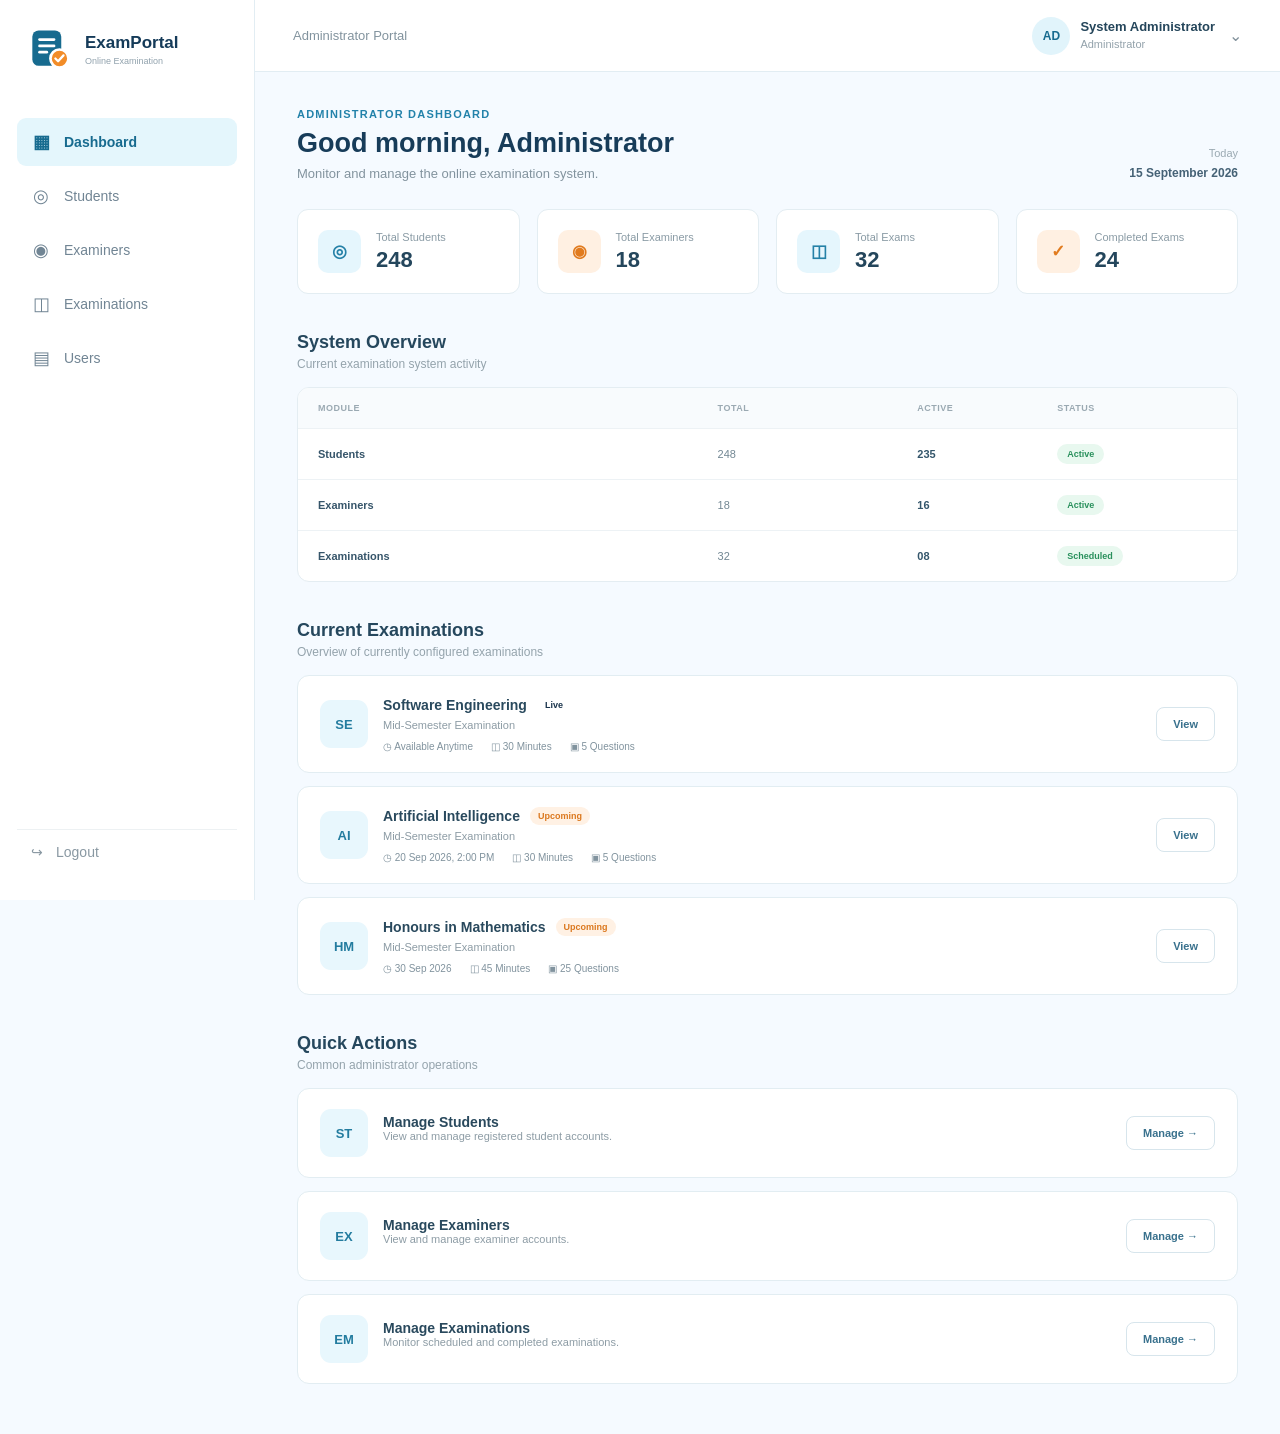
==== admin.html @ 11b2e235 "Add files via upload" ====
<!DOCTYPE html>
<html lang="en">
<head>
    <meta charset="UTF-8">
    <meta name="viewport" content="width=device-width, initial-scale=1.0">
    <title>Admin Dashboard | ExamPortal</title>
    <link rel="stylesheet" href="style.css">

    <style>
        .admin-section {
            display: none;
        }

        .admin-section.active {
            display: block;
        }

        .admin-toolbar {
            display: flex;
            justify-content: space-between;
            align-items: center;
            gap: 15px;
            margin-bottom: 20px;
            flex-wrap: wrap;
        }

        .admin-search {
            padding: 11px 14px;
            border: 1px solid #d8e1e6;
            border-radius: 7px;
            width: 260px;
            outline: none;
            font-size: 13px;
            background: white;
        }

        .admin-search:focus {
            border-color: #176b8f;
        }

        .primary-btn {
            border: none;
            background: #176b8f;
            color: white;
            padding: 11px 18px;
            border-radius: 7px;
            cursor: pointer;
            font-size: 13px;
            font-weight: 600;
        }

        .primary-btn:hover {
            background: #125a78;
        }

        .secondary-btn {
            border: 1px solid #d8e1e6;
            background: white;
            color: #36556a;
            padding: 9px 14px;
            border-radius: 7px;
            cursor: pointer;
            font-size: 12px;
            font-weight: 600;
        }

        .secondary-btn:hover {
            border-color: #176b8f;
            color: #176b8f;
        }

        .danger-btn {
            border: 1px solid #e2b8b8;
            background: white;
            color: #b53b3b;
            padding: 9px 14px;
            border-radius: 7px;
            cursor: pointer;
            font-size: 12px;
            font-weight: 600;
        }

        .danger-btn:hover {
            background: #fff5f5;
        }

        .success-btn {
            border: 1px solid #b8d9c3;
            background: white;
            color: #287344;
            padding: 9px 14px;
            border-radius: 7px;
            cursor: pointer;
            font-size: 12px;
            font-weight: 600;
        }

        .table-card {
            background: white;
            border: 1px solid #e7edf0;
            border-radius: 10px;
            overflow-x: auto;
        }

        .admin-table {
            width: 100%;
            border-collapse: collapse;
        }

        .admin-table th {
            text-align: left;
            padding: 14px 16px;
            font-size: 11px;
            color: #81909a;
            letter-spacing: .5px;
            border-bottom: 1px solid #edf1f3;
            white-space: nowrap;
        }

        .admin-table td {
            padding: 15px 16px;
            font-size: 13px;
            color: #36556a;
            border-bottom: 1px solid #edf1f3;
            white-space: nowrap;
        }

        .admin-table tr:last-child td {
            border-bottom: none;
        }

        .table-actions {
            display: flex;
            gap: 7px;
            flex-wrap: wrap;
        }

        .active-status {
            display: inline-block;
            padding: 5px 10px;
            border-radius: 20px;
            font-size: 11px;
            font-weight: 600;
            background: #e7f5ec;
            color: #287344;
        }

        .inactive-status {
            display: inline-block;
            padding: 5px 10px;
            border-radius: 20px;
            font-size: 11px;
            font-weight: 600;
            background: #f7e8e8;
            color: #b53b3b;
        }

        .scheduled-status {
            display: inline-block;
            padding: 5px 10px;
            border-radius: 20px;
            font-size: 11px;
            font-weight: 600;
            background: #fff1df;
            color: #c26d16;
        }

        .cancelled-status {
            display: inline-block;
            padding: 5px 10px;
            border-radius: 20px;
            font-size: 11px;
            font-weight: 600;
            background: #f7e8e8;
            color: #b53b3b;
        }

        .details-card,
        .admin-form-card {
            background: white;
            border: 1px solid #e7edf0;
            border-radius: 10px;
            padding: 22px;
            margin-bottom: 20px;
        }

        .details-grid {
            display: grid;
            grid-template-columns: repeat(2, 1fr);
            gap: 18px;
            margin-top: 20px;
        }

        .detail-item span {
            display: block;
            color: #94a3ac;
            font-size: 11px;
            margin-bottom: 6px;
        }

        .detail-item strong {
            color: #36556a;
            font-size: 14px;
        }

        .form-grid {
            display: grid;
            grid-template-columns: repeat(2, 1fr);
            gap: 16px;
            margin-top: 18px;
        }

        .form-group {
            display: flex;
            flex-direction: column;
            gap: 7px;
        }

        .form-group label {
            color: #64748b;
            font-size: 12px;
            font-weight: 600;
        }

        .form-group input,
        .form-group select {
            padding: 11px 13px;
            border: 1px solid #d8e1e6;
            border-radius: 7px;
            outline: none;
            font-size: 13px;
            color: #36556a;
            background: white;
        }

        .form-group input:focus,
        .form-group select:focus {
            border-color: #176b8f;
        }

        .form-buttons {
            display: flex;
            justify-content: flex-end;
            gap: 10px;
            margin-top: 20px;
        }

        .back-btn {
            border: none;
            background: none;
            color: #176b8f;
            cursor: pointer;
            font-size: 13px;
            font-weight: 600;
            padding: 0;
            margin-bottom: 18px;
        }

        .back-btn:hover {
            color: #125a78;
        }

        .manage-panel {
            display: none;
            margin-top: 20px;
        }

        .manage-panel.active {
            display: block;
        }

        .manage-header {
            display: flex;
            justify-content: space-between;
            align-items: center;
            gap: 15px;
            margin-bottom: 18px;
            flex-wrap: wrap;
        }

        .manage-header h3 {
            margin: 0;
            color: #36556a;
        }

        .manage-header p {
            margin: 5px 0 0;
            color: #94a3ac;
            font-size: 12px;
        }

        .empty-message {
            padding: 25px;
            text-align: center;
            color: #94a3ac;
        }

        @media (max-width: 700px) {
            .form-grid,
            .details-grid {
                grid-template-columns: 1fr;
            }

            .admin-search {
                width: 100%;
            }

            .admin-toolbar {
                align-items: stretch;
            }
        }
    </style>
</head>

<body>

<div class="dashboard">

    <aside class="sidebar">

        <div class="sidebar-brand">

            <div class="portal-logo">
                <svg viewBox="0 0 52 52" xmlns="http://www.w3.org/2000/svg">
                    <rect x="7" y="5" width="32" height="39" rx="7" fill="#176B8F"/>
                    <path d="M15 15H31" stroke="white" stroke-width="3" stroke-linecap="round"/>
                    <path d="M15 22H31" stroke="white" stroke-width="3" stroke-linecap="round"/>
                    <path d="M15 29H23" stroke="white" stroke-width="3" stroke-linecap="round"/>
                    <circle cx="37" cy="36" r="10" fill="#F28C28" stroke="white" stroke-width="3"/>
                    <path d="M32.5 36L35.5 39L41.5 32.5"
                          fill="none"
                          stroke="white"
                          stroke-width="2.5"
                          stroke-linecap="round"
                          stroke-linejoin="round"/>
                </svg>
            </div>

            <div>
                <h2>ExamPortal</h2>
                <span>Online Examination</span>
            </div>

        </div>

        <nav>

            <a href="#" class="nav-item active" onclick="showSection('dashboard', this)">
                <span>▦</span>
                Dashboard
            </a>

            <a href="#" class="nav-item" onclick="manageStudents(this)">
                <span>◎</span>
                Students
            </a>

            <a href="#" class="nav-item" onclick="manageExaminers(this)">
                <span>◉</span>
                Examiners
            </a>

            <a href="#" class="nav-item" onclick="manageExams(this)">
                <span>◫</span>
                Examinations
            </a>

            <a href="#" class="nav-item" onclick="manageUsers(this)">
                <span>▤</span>
                Users
            </a>

        </nav>

        <a href="index.html" class="logout">
            <span>↪</span>
            Logout
        </a>

    </aside>


    <main class="main-content">

        <header class="topbar">

            <div class="mobile-menu" onclick="toggleSidebar()">
                ☰
            </div>

            <div class="topbar-title">
                Administrator Portal
            </div>

            <div class="profile">

                <div class="profile-avatar">
                    AD
                </div>

                <div class="profile-info">
                    <strong>System Administrator</strong>
                    <span>Administrator</span>
                </div>

                <span class="profile-arrow">
                    ⌄
                </span>

            </div>

        </header>


        <section class="content">


            <!-- DASHBOARD -->

            <div id="dashboardSection" class="admin-section active">

                <div class="welcome">

                    <div>

                        <p class="welcome-label">
                            ADMINISTRATOR DASHBOARD
                        </p>

                        <h1 id="welcomeMessage">
                            Welcome, Administrator
                        </h1>

                        <p>
                            Monitor and manage the online examination system.
                        </p>

                    </div>

                    <div class="welcome-date">

                        <span>
                            Today
                        </span>

                        <strong>
                            15 September 2026
                        </strong>

                    </div>

                </div>


                <div class="stats-grid">

                    <div class="stat-card">
                        <div class="stat-icon blue">◎</div>
                        <div>
                            <span>Total Students</span>
                            <strong>248</strong>
                        </div>
                    </div>

                    <div class="stat-card">
                        <div class="stat-icon orange">◉</div>
                        <div>
                            <span>Total Examiners</span>
                            <strong>18</strong>
                        </div>
                    </div>

                    <div class="stat-card">
                        <div class="stat-icon blue">◫</div>
                        <div>
                            <span>Total Exams</span>
                            <strong>32</strong>
                        </div>
                    </div>

                    <div class="stat-card">
                        <div class="stat-icon orange">✓</div>
                        <div>
                            <span>Completed Exams</span>
                            <strong>24</strong>
                        </div>
                    </div>

                </div>


                <div class="section-header">

                    <div>
                        <h2>System Overview</h2>
                        <p>Current examination system activity</p>
                    </div>

                </div>


                <div class="results-card">

                    <div class="result-row result-head">
                        <span>MODULE</span>
                        <span>TOTAL</span>
                        <span>ACTIVE</span>
                        <span>STATUS</span>
                    </div>

                    <div class="result-row">
                        <span class="result-name">Students</span>
                        <span>248</span>
                        <strong>235</strong>
                        <span class="result-status passed">Active</span>
                    </div>

                    <div class="result-row">
                        <span class="result-name">Examiners</span>
                        <span>18</span>
                        <strong>16</strong>
                        <span class="result-status passed">Active</span>
                    </div>

                    <div class="result-row">
                        <span class="result-name">Examinations</span>
                        <span>32</span>
                        <strong>08</strong>
                        <span class="result-status passed">Scheduled</span>
                    </div>

                </div>


                <div class="section-header results-heading">

                    <div>
                        <h2>Current Examinations</h2>
                        <p>Overview of currently configured examinations</p>
                    </div>

                </div>


                <div class="exam-list">


                    <!-- SOFTWARE ENGINEERING -->

                    <div class="exam-card-dashboard">

                        <div class="exam-main">

                            <div class="exam-icon">
                                SE
                            </div>

                            <div class="exam-info">

                                <div class="exam-title-row">

                                    <h3>
                                        Software Engineering
                                    </h3>

                                    <span class="status available">
                                        Live
                                    </span>

                                </div>

                                <p>
                                    Mid-Semester Examination
                                </p>

                                <div class="exam-meta">

                                    <span>
                                        ◷ Available Anytime
                                    </span>

                                    <span>
                                        ◫ 30 Minutes
                                    </span>

                                    <span>
                                        ▣ 5 Questions
                                    </span>

                                </div>

                            </div>

                        </div>

                        <button class="outline-btn"
                                onclick="viewSoftwareExam()">
                            View
                        </button>

                    </div>


                    <!-- ARTIFICIAL INTELLIGENCE -->

                    <div class="exam-card-dashboard">

                        <div class="exam-main">

                            <div class="exam-icon">
                                AI
                            </div>

                            <div class="exam-info">

                                <div class="exam-title-row">

                                    <h3>
                                        Artificial Intelligence
                                    </h3>

                                    <span class="status upcoming">
                                        Upcoming
                                    </span>

                                </div>

                                <p>
                                    Mid-Semester Examination
                                </p>

                                <div class="exam-meta">

                                    <span>
                                        ◷ 20 Sep 2026, 2:00 PM
                                    </span>

                                    <span>
                                        ◫ 30 Minutes
                                    </span>

                                    <span>
                                        ▣ 5 Questions
                                    </span>

                                </div>

                            </div>

                        </div>

                        <button class="outline-btn"
                                onclick="viewAIExam()">
                            View
                        </button>

                    </div>


                    <!-- MATHEMATICS -->

                    <div class="exam-card-dashboard">

                        <div class="exam-main">

                            <div class="exam-icon">
                                HM
                            </div>

                            <div class="exam-info">

                                <div class="exam-title-row">

                                    <h3>
                                        Honours in Mathematics
                                    </h3>

                                    <span class="status upcoming">
                                        Upcoming
                                    </span>

                                </div>

                                <p>
                                    Mid-Semester Examination
                                </p>

                                <div class="exam-meta">

                                    <span>
                                        ◷ 30 Sep 2026
                                    </span>

                                    <span>
                                        ◫ 45 Minutes
                                    </span>

                                    <span>
                                        ▣ 25 Questions
                                    </span>

                                </div>

                            </div>

                        </div>

                        <button class="outline-btn"
                                onclick="viewMathExam()">
                            View
                        </button>

                    </div>

                </div>


                <div class="section-header results-heading">

                    <div>
                        <h2>Quick Actions</h2>
                        <p>Common administrator operations</p>
                    </div>

                </div>


                <div class="exam-list">


                    <div class="exam-card-dashboard">

                        <div class="exam-main">

                            <div class="exam-icon">
                                ST
                            </div>

                            <div class="exam-info">

                                <h3>
                                    Manage Students
                                </h3>

                                <p>
                                    View and manage registered student accounts.
                                </p>

                            </div>

                        </div>

                        <button class="outline-btn"
                                onclick="manageStudents()">
                            Manage →
                        </button>

                    </div>


                    <div class="exam-card-dashboard">

                        <div class="exam-main">

                            <div class="exam-icon">
                                EX
                            </div>

                            <div class="exam-info">

                                <h3>
                                    Manage Examiners
                                </h3>

                                <p>
                                    View and manage examiner accounts.
                                </p>

                            </div>

                        </div>

                        <button class="outline-btn"
                                onclick="manageExaminers()">
                            Manage →
                        </button>

                    </div>


                    <div class="exam-card-dashboard">

                        <div class="exam-main">

                            <div class="exam-icon">
                                EM
                            </div>

                            <div class="exam-info">

                                <h3>
                                    Manage Examinations
                                </h3>

                                <p>
                                    Monitor scheduled and completed examinations.
                                </p>

                            </div>

                        </div>

                        <button class="outline-btn"
                                onclick="manageExams()">
                            Manage →
                        </button>

                    </div>

                </div>

            </div>


            <!-- STUDENTS -->

            <div id="studentsSection" class="admin-section">

                <button class="back-btn"
                        onclick="showSection('dashboard')">
                    ← Back to Dashboard
                </button>

                <div class="section-header">

                    <div>
                        <h2>Student Management</h2>
                        <p>View and manage registered student accounts</p>
                    </div>

                </div>


                <div class="admin-toolbar">

                    <input
                        type="text"
                        class="admin-search"
                        placeholder="Search students..."
                        onkeyup="searchTable('studentTable', this.value)">

                    <button class="primary-btn"
                            onclick="addStudent()">
                        + Add Student
                    </button>

                </div>


                <div class="table-card">

                    <table class="admin-table" id="studentTable">

                        <thead>

                            <tr>
                                <th>STUDENT</th>
                                <th>STUDENT ID</th>
                                <th>DEPARTMENT</th>
                                <th>YEAR</th>
                                <th>STATUS</th>
                                <th>ACTION</th>
                            </tr>

                        </thead>

                        <tbody>

                            <tr>

                                <td>Cynthia Ferrao</td>
                                <td>XIE2026CS01</td>
                                <td>Computer Engineering</td>
                                <td>3rd Year</td>

                                <td>
                                    <span class="active-status">
                                        Active
                                    </span>
                                </td>

                                <td>

                                    <div class="table-actions">

                                        <button class="secondary-btn"
                                                onclick="viewStudent(this)">
                                            View
                                        </button>

                                        <button class="secondary-btn"
                                                onclick="manageStudent(this)">
                                            Manage
                                        </button>

                                    </div>

                                </td>

                            </tr>


                            <tr>

                                <td>Rahul Mehta</td>
                                <td>XIE2026CS02</td>
                                <td>Computer Engineering</td>
                                <td>3rd Year</td>

                                <td>
                                    <span class="active-status">
                                        Active
                                    </span>
                                </td>

                                <td>

                                    <div class="table-actions">

                                        <button class="secondary-btn"
                                                onclick="viewStudent(this)">
                                            View
                                        </button>

                                        <button class="secondary-btn"
                                                onclick="manageStudent(this)">
                                            Manage
                                        </button>

                                    </div>

                                </td>

                            </tr>


                            <tr>

                                <td>Ananya Shah</td>
                                <td>XIE2026CS03</td>
                                <td>Computer Engineering</td>
                                <td>3rd Year</td>

                                <td>
                                    <span class="active-status">
                                        Active
                                    </span>
                                </td>

                                <td>

                                    <div class="table-actions">

                                        <button class="secondary-btn"
                                                onclick="viewStudent(this)">
                                            View
                                        </button>

                                        <button class="secondary-btn"
                                                onclick="manageStudent(this)">
                                            Manage
                                        </button>

                                    </div>

                                </td>

                            </tr>

                        </tbody>

                    </table>

                </div>

            </div>


            <!-- EXAMINERS -->

            <div id="examinersSection" class="admin-section">

                <button class="back-btn"
                        onclick="showSection('dashboard')">
                    ← Back to Dashboard
                </button>

                <div class="section-header">

                    <div>
                        <h2>Examiner Management</h2>
                        <p>View and manage examiner accounts</p>
                    </div>

                </div>


                <div class="admin-toolbar">

                    <input
                        type="text"
                        class="admin-search"
                        placeholder="Search examiners..."
                        onkeyup="searchTable('examinerTable', this.value)">

                    <button class="primary-btn"
                            onclick="addExaminer()">
                        + Add Examiner
                    </button>

                </div>


                <div class="table-card">

                    <table class="admin-table" id="examinerTable">

                        <thead>

                            <tr>
                                <th>EXAMINER</th>
                                <th>EMPLOYEE ID</th>
                                <th>DEPARTMENT</th>
                                <th>EXAMS</th>
                                <th>STATUS</th>
                                <th>ACTION</th>
                            </tr>

                        </thead>

                        <tbody>

                            <tr>

                                <td>Dr. Priya Sharma</td>
                                <td>EX001</td>
                                <td>Computer Engineering</td>
                                <td>08</td>

                                <td>
                                    <span class="active-status">
                                        Active
                                    </span>
                                </td>

                                <td>

                                    <div class="table-actions">

                                        <button class="secondary-btn"
                                                onclick="viewExaminer(this)">
                                            View
                                        </button>

                                        <button class="secondary-btn"
                                                onclick="manageExaminer(this)">
                                            Manage
                                        </button>

                                    </div>

                                </td>

                            </tr>


                            <tr>

                                <td>Prof. Rajesh Joshi</td>
                                <td>EX002</td>
                                <td>Information Technology</td>
                                <td>06</td>

                                <td>
                                    <span class="active-status">
                                        Active
                                    </span>
                                </td>

                                <td>

                                    <div class="table-actions">

                                        <button class="secondary-btn"
                                                onclick="viewExaminer(this)">
                                            View
                                        </button>

                                        <button class="secondary-btn"
                                                onclick="manageExaminer(this)">
                                            Manage
                                        </button>

                                    </div>

                                </td>

                            </tr>


                            <tr>

                                <td>Prof. Vaidehi Joshi</td>
                                <td>EX003</td>
                                <td>Mathematics</td>
                                <td>04</td>

                                <td>
                                    <span class="active-status">
                                        Active
                                    </span>
                                </td>

                                <td>

                                    <div class="table-actions">

                                        <button class="secondary-btn"
                                                onclick="viewExaminer(this)">
                                            View
                                        </button>

                                        <button class="secondary-btn"
                                                onclick="manageExaminer(this)">
                                            Manage
                                        </button>

                                    </div>

                                </td>

                            </tr>

                        </tbody>

                    </table>

                </div>

            </div>


            <!-- EXAMINATIONS -->

            <div id="examsSection" class="admin-section">

                <button class="back-btn"
                        onclick="showSection('dashboard')">
                    ← Back to Dashboard
                </button>

                <div class="section-header">

                    <div>
                        <h2>Examination Management</h2>
                        <p>Manage scheduled and configured examinations</p>
                    </div>

                    <button class="primary-btn"
                            onclick="showScheduleForm()">
                        + Schedule Exam
                    </button>

                </div>


                <!-- SCHEDULE FORM -->

                <div id="scheduleForm"
                     class="admin-form-card"
                     style="display:none;">

                    <h3>Schedule New Examination</h3>

                    <div class="form-grid">

                        <div class="form-group">

                            <label>
                                Exam Name
                            </label>

                            <input
                                type="text"
                                id="newExamName"
                                placeholder="Enter examination name">

                        </div>


                        <div class="form-group">

                            <label>
                                Exam Type
                            </label>

                            <select id="newExamType">

                                <option>
                                    Mid-Semester Examination
                                </option>

                                <option>
                                    End-Semester Examination
                                </option>

                                <option>
                                    Internal Assessment
                                </option>

                                <option>
                                    Practice Examination
                                </option>

                            </select>

                        </div>


                        <div class="form-group">

                            <label>
                                Date
                            </label>

                            <input
                                type="date"
                                id="newExamDate">

                        </div>


                        <div class="form-group">

                            <label>
                                Time
                            </label>

                            <input
                                type="time"
                                id="newExamTime">

                        </div>


                        <div class="form-group">

                            <label>
                                Duration (Minutes)
                            </label>

                            <input
                                type="number"
                                id="newExamDuration"
                                value="30"
                                min="1">

                        </div>


                        <div class="form-group">

                            <label>
                                Number of Questions
                            </label>

                            <input
                                type="number"
                                id="newExamQuestions"
                                value="5"
                                min="1">

                        </div>

                    </div>


                    <div class="form-buttons">

                        <button class="secondary-btn"
                                onclick="hideScheduleForm()">
                            Cancel
                        </button>

                        <button class="primary-btn"
                                onclick="scheduleExam()">
                            Schedule Exam
                        </button>

                    </div>

                </div>


                <div class="table-card">

                    <table class="admin-table">

                        <thead>

                            <tr>
                                <th>EXAMINATION</th>
                                <th>DATE</th>
                                <th>TIME</th>
                                <th>DURATION</th>
                                <th>QUESTIONS</th>
                                <th>STATUS</th>
                                <th>ACTION</th>
                            </tr>

                        </thead>


                        <tbody id="examTableBody">

                            <tr>

                                <td>Software Engineering</td>
                                <td>Anytime</td>
                                <td>—</td>
                                <td>30 min</td>
                                <td>5</td>

                                <td>
                                    <span class="active-status">
                                        Live
                                    </span>
                                </td>

                                <td>

                                    <div class="table-actions">

                                        <button class="secondary-btn"
                                                onclick="viewSoftwareExam()">
                                            View
                                        </button>

                                        <button class="secondary-btn"
                                                onclick="manageExam(this)">
                                            Manage
                                        </button>

                                    </div>

                                </td>

                            </tr>


                            <tr>

                                <td>Artificial Intelligence</td>
                                <td>20 Sep 2026</td>
                                <td>2:00 PM</td>
                                <td>30 min</td>
                                <td>5</td>

                                <td>
                                    <span class="scheduled-status">
                                        Scheduled
                                    </span>
                                </td>

                                <td>

                                    <div class="table-actions">

                                        <button class="secondary-btn"
                                                onclick="viewAIExam()">
                                            View
                                        </button>

                                        <button class="secondary-btn"
                                                onclick="manageExam(this)">
                                            Manage
                                        </button>

                                    </div>

                                </td>

                            </tr>


                            <tr>

                                <td>Honours in Mathematics</td>
                                <td>30 Sep 2026</td>
                                <td>—</td>
                                <td>45 min</td>
                                <td>25</td>

                                <td>
                                    <span class="scheduled-status">
                                        Scheduled
                                    </span>
                                </td>

                                <td>

                                    <div class="table-actions">

                                        <button class="secondary-btn"
                                                onclick="viewMathExam()">
                                            View
                                        </button>

                                        <button class="secondary-btn"
                                                onclick="manageExam(this)">
                                            Manage
                                        </button>

                                    </div>

                                </td>

                            </tr>

                        </tbody>

                    </table>

                </div>

            </div>


            <!-- USERS -->

            <div id="usersSection" class="admin-section">

                <button class="back-btn"
                        onclick="showSection('dashboard')">
                    ← Back to Dashboard
                </button>

                <div class="section-header">

                    <div>
                        <h2>User Management</h2>
                        <p>Manage all registered system users</p>
                    </div>

                </div>


                <div class="admin-toolbar">

                    <input
                        type="text"
                        id="userSearch"
                        class="admin-search"
                        placeholder="Search users..."
                        onkeyup="searchTable('userTable', this.value)">

                    <select class="admin-search"
                            onchange="filterUsers(this.value)">

                        <option value="all">
                            All Users
                        </option>

                        <option value="student">
                            Students
                        </option>

                        <option value="examiner">
                            Examiners
                        </option>

                        <option value="administrator">
                            Administrators
                        </option>

                    </select>

                </div>


                <div class="table-card">

                    <table class="admin-table"
                           id="userTable">

                        <thead>

                            <tr>
                                <th>USER</th>
                                <th>ROLE</th>
                                <th>USER ID</th>
                                <th>STATUS</th>
                                <th>ACTION</th>
                            </tr>

                        </thead>


                        <tbody>

                            <tr data-role="student">

                                <td>Cynthia Ferrao</td>
                                <td>Student</td>
                                <td>XIE2026CS01</td>

                                <td>
                                    <span class="active-status">
                                        Active
                                    </span>
                                </td>

                                <td>

                                    <div class="table-actions">

                                        <button class="secondary-btn"
                                                onclick="viewUser(this)">
                                            View
                                        </button>

                                        <button class="secondary-btn"
                                                onclick="manageUser(this)">
                                            Manage
                                        </button>

                                    </div>

                                </td>

                            </tr>


                            <tr data-role="examiner">

                                <td>Dr. Priya Sharma</td>
                                <td>Examiner</td>
                                <td>EX001</td>

                                <td>
                                    <span class="active-status">
                                        Active
                                    </span>
                                </td>

                                <td>

                                    <div class="table-actions">

                                        <button class="secondary-btn"
                                                onclick="viewUser(this)">
                                            View
                                        </button>

                                        <button class="secondary-btn"
                                                onclick="manageUser(this)">
                                            Manage
                                        </button>

                                    </div>

                                </td>

                            </tr>


                            <tr data-role="administrator">

                                <td>System Administrator</td>
                                <td>Administrator</td>
                                <td>ADMIN001</td>

                                <td>
                                    <span class="active-status">
                                        Active
                                    </span>
                                </td>

                                <td>

                                    <div class="table-actions">

                                        <button class="secondary-btn"
                                                onclick="viewUser(this)">
                                            View
                                        </button>

                                        <button class="secondary-btn"
                                                onclick="manageUser(this)">
                                            Manage
                                        </button>

                                    </div>

                                </td>

                            </tr>

                        </tbody>

                    </table>

                </div>

            </div>


            <!-- DETAILS -->

            <div id="detailsSection"
                 class="admin-section">

                <button class="back-btn"
                        onclick="goBackFromDetails()">
                    ← Back
                </button>

                <div class="details-card">

                    <div class="section-header">

                        <div>
                            <h2 id="detailTitle">
                                Details
                            </h2>

                            <p id="detailSubtitle">
                                View information
                            </p>
                        </div>

                    </div>


                    <div class="details-grid">

                        <div class="detail-item">
                            <span>NAME / SUBJECT</span>
                            <strong id="detailName">—</strong>
                        </div>

                        <div class="detail-item">
                            <span>TYPE / ROLE</span>
                            <strong id="detailType">—</strong>
                        </div>

                        <div class="detail-item">
                            <span>ID</span>
                            <strong id="detailId">—</strong>
                        </div>

                        <div class="detail-item">
                            <span>DEPARTMENT</span>
                            <strong id="detailDepartment">—</strong>
                        </div>

                        <div class="detail-item">
                            <span>DATE</span>
                            <strong id="detailDate">—</strong>
                        </div>

                        <div class="detail-item">
                            <span>TIME</span>
                            <strong id="detailTime">—</strong>
                        </div>

                        <div class="detail-item">
                            <span>DURATION</span>
                            <strong id="detailDuration">—</strong>
                        </div>

                        <div class="detail-item">
                            <span>QUESTIONS / EXAMS</span>
                            <strong id="detailQuestions">—</strong>
                        </div>

                        <div class="detail-item">
                            <span>STATUS</span>
                            <strong id="detailStatus">—</strong>
                        </div>

                    </div>

                </div>

            </div>


            <!-- MANAGE STUDENT -->

            <div id="manageStudentSection"
                 class="admin-section">

                <button class="back-btn"
                        onclick="showSection('students')">
                    ← Back to Students
                </button>

                <div class="details-card">

                    <div class="manage-header">

                        <div>
                            <h3>Manage Student Account</h3>
                            <p>Edit account details and manage student access.</p>
                        </div>

                    </div>


                    <div class="form-grid">

                        <div class="form-group">

                            <label>Full Name</label>

                            <input type="text"
                                   id="manageStudentName">

                        </div>


                        <div class="form-group">

                            <label>Student ID</label>

                            <input type="text"
                                   id="manageStudentId">

                        </div>


                        <div class="form-group">

                            <label>Department</label>

                            <input type="text"
                                   id="manageStudentDepartment">

                        </div>


                        <div class="form-group">

                            <label>Year</label>

                            <select id="manageStudentYear">

                                <option>1st Year</option>
                                <option>2nd Year</option>
                                <option>3rd Year</option>
                                <option>4th Year</option>

                            </select>

                        </div>

                    </div>


                    <div class="form-buttons">

                        <button class="secondary-btn"
                                onclick="showSection('students')">
                            Cancel
                        </button>

                        <button class="danger-btn"
                                id="studentStatusButton"
                                onclick="changeManagedStatus('student')">
                            Deactivate Account
                        </button>

                        <button class="primary-btn"
                                onclick="saveStudentChanges()">
                            Save Changes
                        </button>

                    </div>

                </div>

            </div>


            <!-- MANAGE EXAMINER -->

            <div id="manageExaminerSection"
                 class="admin-section">

                <button class="back-btn"
                        onclick="showSection('examiners')">
                    ← Back to Examiners
                </button>

                <div class="details-card">

                    <div class="manage-header">

                        <div>
                            <h3>Manage Examiner Account</h3>
                            <p>Edit examiner details and manage examiner access.</p>
                        </div>

                    </div>


                    <div class="form-grid">

                        <div class="form-group">

                            <label>Full Name</label>

                            <input type="text"
                                   id="manageExaminerName">

                        </div>


                        <div class="form-group">

                            <label>Employee ID</label>

                            <input type="text"
                                   id="manageExaminerId">

                        </div>


                        <div class="form-group">

                            <label>Department</label>

                            <input type="text"
                                   id="manageExaminerDepartment">

                        </div>


                        <div class="form-group">

                            <label>Assigned Exams</label>

                            <input type="number"
                                   id="manageExaminerExams"
                                   min="0">

                        </div>

                    </div>


                    <div class="form-buttons">

                        <button class="secondary-btn"
                                onclick="showSection('examiners')">
                            Cancel
                        </button>

                        <button class="danger-btn"
                                id="examinerStatusButton"
                                onclick="changeManagedStatus('examiner')">
                            Deactivate Account
                        </button>

                        <button class="primary-btn"
                                onclick="saveExaminerChanges()">
                            Save Changes
                        </button>

                    </div>

                </div>

            </div>


            <!-- MANAGE EXAM -->

            <div id="manageExamSection"
                 class="admin-section">

                <button class="back-btn"
                        onclick="showSection('exams')">
                    ← Back to Examinations
                </button>

                <div class="details-card">

                    <div class="manage-header">

                        <div>
                            <h3>Manage Examination</h3>
                            <p>Edit, postpone or cancel this examination.</p>
                        </div>

                    </div>


                    <div class="form-grid">

                        <div class="form-group">

                            <label>Exam Name</label>

                            <input type="text"
                                   id="manageExamName">

                        </div>


                        <div class="form-group">

                            <label>Exam Type</label>

                            <select id="manageExamType">

                                <option>
                                    Mid-Semester Examination
                                </option>

                                <option>
                                    End-Semester Examination
                                </option>

                                <option>
                                    Internal Assessment
                                </option>

                                <option>
                                    Practice Examination
                                </option>

                            </select>

                        </div>


                        <div class="form-group">

                            <label>Date</label>

                            <input type="date"
                                   id="manageExamDate">

                        </div>


                        <div class="form-group">

                            <label>Time</label>

                            <input type="time"
                                   id="manageExamTime">

                        </div>


                        <div class="form-group">

                            <label>Duration</label>

                            <input type="number"
                                   id="manageExamDuration"
                                   min="1">

                        </div>


                        <div class="form-group">

                            <label>Questions</label>

                            <input type="number"
                                   id="manageExamQuestions"
                                   min="1">

                        </div>

                    </div>


                    <div class="form-buttons">

                        <button class="secondary-btn"
                                onclick="showSection('exams')">
                            Cancel
                        </button>

                        <button class="danger-btn"
                                onclick="cancelManagedExam()">
                            Cancel Examination
                        </button>

                        <button class="primary-btn"
                                onclick="saveExamChanges()">
                            Save Changes
                        </button>

                    </div>

                </div>

            </div>


            <!-- MANAGE USER -->

            <div id="manageUserSection"
                 class="admin-section">

                <button class="back-btn"
                        onclick="showSection('users')">
                    ← Back to Users
                </button>

                <div class="details-card">

                    <div class="manage-header">

                        <div>
                            <h3>Manage User Account</h3>
                            <p>Update user role and account status.</p>
                        </div>

                    </div>


                    <div class="form-grid">

                        <div class="form-group">

                            <label>User Name</label>

                            <input type="text"
                                   id="manageUserName">

                        </div>


                        <div class="form-group">

                            <label>User ID</label>

                            <input type="text"
                                   id="manageUserId">

                        </div>


                        <div class="form-group">

                            <label>Role</label>

                            <select id="manageUserRole">

                                <option>Student</option>
                                <option>Examiner</option>
                                <option>Administrator</option>

                            </select>

                        </div>


                        <div class="form-group">

                            <label>Status</label>

                            <select id="manageUserStatus">

                                <option>Active</option>
                                <option>Inactive</option>

                            </select>

                        </div>

                    </div>


                    <div class="form-buttons">

                        <button class="secondary-btn"
                                onclick="showSection('users')">
                            Cancel
                        </button>

                        <button class="primary-btn"
                                onclick="saveUserChanges()">
                            Save Changes
                        </button>

                    </div>

                </div>

            </div>

        </section>

    </main>

</div>


<script>


/* =========================
   SECTION NAVIGATION
========================= */

let previousSection = "dashboard";


function showSection(section, clickedItem) {

    const sections =
        document.querySelectorAll(".admin-section");

    sections.forEach(function(item) {
        item.classList.remove("active");
    });


    const target =
        document.getElementById(section + "Section");

    if (target) {
        target.classList.add("active");
    }


    if (clickedItem) {

        const navItems =
            document.querySelectorAll(".nav-item");

        navItems.forEach(function(item) {
            item.classList.remove("active");
        });

        clickedItem.classList.add("active");
    }


    window.scrollTo({
        top: 0,
        behavior: "smooth"
    });

}


function setPreviousSection(section) {
    previousSection = section;
}


function goBackFromDetails() {
    showSection(previousSection);
}


/* =========================
   MAIN MANAGEMENT TABS
========================= */

function manageStudents(clickedItem) {

    setPreviousSection("students");

    showSection("students", clickedItem);

}


function manageExaminers(clickedItem) {

    setPreviousSection("examiners");

    showSection("examiners", clickedItem);

}


function manageExams(clickedItem) {

    setPreviousSection("exams");

    showSection("exams", clickedItem);

}


function manageUsers(clickedItem) {

    setPreviousSection("users");

    showSection("users", clickedItem);

}


/* =========================
   SEARCH
========================= */

function searchTable(tableId, value) {

    const table =
        document.getElementById(tableId);

    if (!table) return;


    const rows =
        table.querySelectorAll("tbody tr");

    const search =
        value.toLowerCase();


    rows.forEach(function(row) {

        const text =
            row.textContent.toLowerCase();

        row.style.display =
            text.includes(search) ? "" : "none";

    });

}


/* =========================
   USER STATUS
========================= */

function toggleStatusInRow(button) {

    const row =
        button.closest("tr");

    const status =
        row.querySelector(
            ".active-status, .inactive-status"
        );


    if (status.classList.contains("active-status")) {

        status.className =
            "inactive-status";

        status.textContent =
            "Inactive";

        button.className =
            "success-btn";

        button.textContent =
            "Activate";

    } else {

        status.className =
            "active-status";

        status.textContent =
            "Active";

        button.className =
            "danger-btn";

        button.textContent =
            "Deactivate";

    }

}


/* =========================
   STUDENT FUNCTIONS
========================= */

let currentStudentRow = null;


function viewStudent(button) {

    const row =
        button.closest("tr");

    const cells =
        row.querySelectorAll("td");

    previousSection = "students";


    document.getElementById("detailTitle").textContent =
        "Student Details";

    document.getElementById("detailSubtitle").textContent =
        "Registered student account information";

    document.getElementById("detailName").textContent =
        cells[0].textContent.trim();

    document.getElementById("detailType").textContent =
        "Student";

    document.getElementById("detailId").textContent =
        cells[1].textContent.trim();

    document.getElementById("detailDepartment").textContent =
        cells[2].textContent.trim();

    document.getElementById("detailDate").textContent =
        cells[3].textContent.trim();

    document.getElementById("detailTime").textContent =
        "—";

    document.getElementById("detailDuration").textContent =
        "—";

    document.getElementById("detailQuestions").textContent =
        "05 Completed Exams";

    document.getElementById("detailStatus").textContent =
        cells[4].textContent.trim();

    showSection("details");

}


function manageStudent(button) {

    currentStudentRow =
        button.closest("tr");

    const cells =
        currentStudentRow.querySelectorAll("td");

    document.getElementById("manageStudentName").value =
        cells[0].textContent.trim();

    document.getElementById("manageStudentId").value =
        cells[1].textContent.trim();

    document.getElementById("manageStudentDepartment").value =
        cells[2].textContent.trim();

    document.getElementById("manageStudentYear").value =
        cells[3].textContent.trim();


    const status =
        cells[4].textContent.trim();

    const statusButton =
        document.getElementById("studentStatusButton");

    if (status === "Active") {

        statusButton.textContent =
            "Deactivate Account";

        statusButton.className =
            "danger-btn";

    } else {

        statusButton.textContent =
            "Activate Account";

        statusButton.className =
            "success-btn";

    }


    showSection("manageStudent");

}


function saveStudentChanges() {

    if (!currentStudentRow) return;

    const cells =
        currentStudentRow.querySelectorAll("td");

    cells[0].textContent =
        document.getElementById("manageStudentName").value;

    cells[1].textContent =
        document.getElementById("manageStudentId").value;

    cells[2].textContent =
        document.getElementById("manageStudentDepartment").value;

    cells[3].textContent =
        document.getElementById("manageStudentYear").value;

    alert("Student details updated successfully.");

    showSection("students");

}


function changeManagedStatus(type) {

    let row = null;
    let button = null;

    if (type === "student") {

        row = currentStudentRow;

        button =
            document.getElementById("studentStatusButton");

    }

    if (!row) return;

    const status =
        row.querySelector(
            ".active-status, .inactive-status"
        );


    if (status.classList.contains("active-status")) {

        status.className =
            "inactive-status";

        status.textContent =
            "Inactive";

        button.textContent =
            "Activate Account";

        button.className =
            "success-btn";

    } else {

        status.className =
            "active-status";

        status.textContent =
            "Active";

        button.textContent =
            "Deactivate Account";

        button.className =
            "danger-btn";

    }

}


/* =========================
   EXAMINER FUNCTIONS
========================= */

let currentExaminerRow = null;


function viewExaminer(button) {

    const row =
        button.closest("tr");

    const cells =
        row.querySelectorAll("td");

    previousSection = "examiners";


    document.getElementById("detailTitle").textContent =
        "Examiner Details";

    document.getElementById("detailSubtitle").textContent =
        "Registered examiner account information";

    document.getElementById("detailName").textContent =
        cells[0].textContent.trim();

    document.getElementById("detailType").textContent =
        "Examiner";

    document.getElementById("detailId").textContent =
        cells[1].textContent.trim();

    document.getElementById("detailDepartment").textContent =
        cells[2].textContent.trim();

    document.getElementById("detailDate").textContent =
        "—";

    document.getElementById("detailTime").textContent =
        "—";

    document.getElementById("detailDuration").textContent =
        "—";

    document.getElementById("detailQuestions").textContent =
        cells[3].textContent.trim() + " Assigned";

    document.getElementById("detailStatus").textContent =
        cells[4].textContent.trim();

    showSection("details");

}


function manageExaminer(button) {

    currentExaminerRow =
        button.closest("tr");

    const cells =
        currentExaminerRow.querySelectorAll("td");

    document.getElementById("manageExaminerName").value =
        cells[0].textContent.trim();

    document.getElementById("manageExaminerId").value =
        cells[1].textContent.trim();

    document.getElementById("manageExaminerDepartment").value =
        cells[2].textContent.trim();

    document.getElementById("manageExaminerExams").value =
        cells[3].textContent.trim();


    const status =
        cells[4].textContent.trim();

    const statusButton =
        document.getElementById("examinerStatusButton");


    if (status === "Active") {

        statusButton.textContent =
            "Deactivate Account";

        statusButton.className =
            "danger-btn";

    } else {

        statusButton.textContent =
            "Activate Account";

        statusButton.className =
            "success-btn";

    }


    showSection("manageExaminer");

}


function saveExaminerChanges() {

    if (!currentExaminerRow) return;

    const cells =
        currentExaminerRow.querySelectorAll("td");

    cells[0].textContent =
        document.getElementById("manageExaminerName").value;

    cells[1].textContent =
        document.getElementById("manageExaminerId").value;

    cells[2].textContent =
        document.getElementById("manageExaminerDepartment").value;

    cells[3].textContent =
        document.getElementById("manageExaminerExams").value;

    alert("Examiner details updated successfully.");

    showSection("examiners");

}


/* =========================
   EXAM MANAGEMENT
========================= */

let currentExamRow = null;


function manageExam(button) {

    currentExamRow =
        button.closest("tr");

    const cells =
        currentExamRow.querySelectorAll("td");

    document.getElementById("manageExamName").value =
        cells[0].textContent.trim();

    document.getElementById("manageExamDate").value =
        convertDateForInput(cells[1].textContent.trim());

    document.getElementById("manageExamTime").value =
        convertTimeForInput(cells[2].textContent.trim());

    document.getElementById("manageExamDuration").value =
        parseInt(cells[3].textContent) || 30;

    document.getElementById("manageExamQuestions").value =
        parseInt(cells[4].textContent) || 5;


    showSection("manageExam");

}


function saveExamChanges() {

    if (!currentExamRow) return;

    const cells =
        currentExamRow.querySelectorAll("td");

    const name =
        document.getElementById("manageExamName").value.trim();

    const date =
        document.getElementById("manageExamDate").value;

    const time =
        document.getElementById("manageExamTime").value;

    const duration =
        document.getElementById("manageExamDuration").value;

    const questions =
        document.getElementById("manageExamQuestions").value;


    if (!name || !duration || !questions) {

        alert("Please fill in all required fields.");

        return;

    }


    cells[0].textContent =
        name;

    cells[1].textContent =
        date
            ? formatDate(date)
            : "Anytime";

    cells[2].textContent =
        time
            ? formatTime(time)
            : "—";

    cells[3].textContent =
        duration + " min";

    cells[4].textContent =
        questions;


    alert("Examination details updated successfully.");

    showSection("exams");

}


function cancelManagedExam() {

    if (!currentExamRow) return;

    const name =
        currentExamRow.cells[0].textContent.trim();

    const confirmCancel =
        confirm(
            "Are you sure you want to cancel " +
            name +
            "?"
        );


    if (!confirmCancel) return;


    const status =
        currentExamRow.querySelector(
            ".active-status, .scheduled-status, .cancelled-status"
        );


    if (status) {

        status.className =
            "cancelled-status";

        status.textContent =
            "Cancelled";

    }


    const buttons =
        currentExamRow.querySelectorAll("button");

    buttons.forEach(function(button) {

        button.disabled = true;
        button.style.opacity = "0.5";
        button.style.cursor = "not-allowed";

    });


    alert(
        name +
        " has been cancelled successfully."
    );

    showSection("exams");

}


/* =========================
   USER MANAGEMENT
========================= */

let currentUserRow = null;


function viewUser(button) {

    const row =
        button.closest("tr");

    const cells =
        row.querySelectorAll("td");

    previousSection = "users";


    document.getElementById("detailTitle").textContent =
        "User Details";

    document.getElementById("detailSubtitle").textContent =
        "Registered system user information";

    document.getElementById("detailName").textContent =
        cells[0].textContent.trim();

    document.getElementById("detailType").textContent =
        cells[1].textContent.trim();

    document.getElementById("detailId").textContent =
        cells[2].textContent.trim();

    document.getElementById("detailDepartment").textContent =
        "ExamPortal";

    document.getElementById("detailDate").textContent =
        "—";

    document.getElementById("detailTime").textContent =
        "—";

    document.getElementById("detailDuration").textContent =
        "—";

    document.getElementById("detailQuestions").textContent =
        "System User";

    document.getElementById("detailStatus").textContent =
        cells[3].textContent.trim();

    showSection("details");

}


function manageUser(button) {

    currentUserRow =
        button.closest("tr");

    const cells =
        currentUserRow.querySelectorAll("td");


    document.getElementById("manageUserName").value =
        cells[0].textContent.trim();

    document.getElementById("manageUserId").value =
        cells[2].textContent.trim();

    document.getElementById("manageUserRole").value =
        cells[1].textContent.trim();

    document.getElementById("manageUserStatus").value =
        cells[3].textContent.trim();


    showSection("manageUser");

}


function saveUserChanges() {

    if (!currentUserRow) return;

    const cells =
        currentUserRow.querySelectorAll("td");

    const name =
        document.getElementById("manageUserName").value;

    const id =
        document.getElementById("manageUserId").value;

    const role =
        document.getElementById("manageUserRole").value;

    const status =
        document.getElementById("manageUserStatus").value;


    cells[0].textContent =
        name;

    cells[1].textContent =
        role;

    cells[2].textContent =
        id;


    const statusElement =
        cells[3].querySelector(
            ".active-status, .inactive-status"
        );


    if (status === "Active") {

        statusElement.className =
            "active-status";

    } else {

        statusElement.className =
            "inactive-status";

    }

    statusElement.textContent =
        status;


    alert("User details updated successfully.");

    showSection("users");

}


/* =========================
   SCHEDULE EXAM
========================= */

function showScheduleForm() {

    document.getElementById("scheduleForm").style.display =
        "block";

}


function hideScheduleForm() {

    document.getElementById("scheduleForm").style.display =
        "none";

}


function scheduleExam() {

    const name =
        document.getElementById("newExamName").value.trim();

    const type =
        document.getElementById("newExamType").value;

    const date =
        document.getElementById("newExamDate").value;

    const time =
        document.getElementById("newExamTime").value;

    const duration =
        document.getElementById("newExamDuration").value;

    const questions =
        document.getElementById("newExamQuestions").value;


    if (!name || !date || !duration || !questions) {

        alert(
            "Please fill in all required examination details."
        );

        return;

    }


    const row =
        document.createElement("tr");


    row.innerHTML = `

        <td>${name}</td>

        <td>
            ${formatDate(date)}
        </td>

        <td>
            ${time ? formatTime(time) : "—"}
        </td>

        <td>
            ${duration} min
        </td>

        <td>
            ${questions}
        </td>

        <td>
            <span class="scheduled-status">
                Scheduled
            </span>
        </td>

        <td>

            <div class="table-actions">

                <button class="secondary-btn"
                        onclick="viewDynamicExam(this)">
                    View
                </button>

                <button class="secondary-btn"
                        onclick="manageExam(this)">
                    Manage
                </button>

            </div>

        </td>

    `;


    document
        .getElementById("examTableBody")
        .appendChild(row);


    alert(
        "Examination scheduled successfully.\n\n" +
        "Exam: " + name + "\n" +
        "Type: " + type + "\n" +
        "Date: " + formatDate(date) + "\n" +
        "Time: " + (time ? formatTime(time) : "—")
    );


    document.getElementById("newExamName").value =
        "";

    document.getElementById("newExamDate").value =
        "";

    document.getElementById("newExamTime").value =
        "";

    document.getElementById("newExamDuration").value =
        "30";

    document.getElementById("newExamQuestions").value =
        "5";


    hideScheduleForm();

}


/* =========================
   DYNAMIC EXAM VIEW
========================= */

function viewDynamicExam(button) {

    const row =
        button.closest("tr");

    const cells =
        row.querySelectorAll("td");

    previousSection = "exams";


    document.getElementById("detailTitle").textContent =
        "Examination Details";

    document.getElementById("detailSubtitle").textContent =
        "Configured examination information";

    document.getElementById("detailName").textContent =
        cells[0].textContent.trim();

    document.getElementById("detailType").textContent =
        "Scheduled Examination";

    document.getElementById("detailId").textContent =
        "—";

    document.getElementById("detailDepartment").textContent =
        "ExamPortal";

    document.getElementById("detailDate").textContent =
        cells[1].textContent.trim();

    document.getElementById("detailTime").textContent =
        cells[2].textContent.trim();

    document.getElementById("detailDuration").textContent =
        cells[3].textContent.trim();

    document.getElementById("detailQuestions").textContent =
        cells[4].textContent.trim();

    document.getElementById("detailStatus").textContent =
        cells[5].textContent.trim();

    showSection("details");

}


/* =========================
   FIXED EXAM VIEWS
========================= */

function viewSoftwareExam() {

    previousSection = "dashboard";


    document.getElementById("detailTitle").textContent =
        "Examination Details";

    document.getElementById("detailSubtitle").textContent =
        "Software Engineering examination information";

    document.getElementById("detailName").textContent =
        "Software Engineering";

    document.getElementById("detailType").textContent =
        "Mid-Semester Examination";

    document.getElementById("detailId").textContent =
        "SE001";

    document.getElementById("detailDepartment").textContent =
        "Computer Engineering";

    document.getElementById("detailDate").textContent =
        "Available Anytime";

    document.getElementById("detailTime").textContent =
        "—";

    document.getElementById("detailDuration").textContent =
        "30 Minutes";

    document.getElementById("detailQuestions").textContent =
        "5";

    document.getElementById("detailStatus").textContent =
        "Live";

    showSection("details");

}


function viewAIExam() {

    previousSection = "dashboard";


    document.getElementById("detailTitle").textContent =
        "Examination Details";

    document.getElementById("detailSubtitle").textContent =
        "Artificial Intelligence examination information";

    document.getElementById("detailName").textContent =
        "Artificial Intelligence";

    document.getElementById("detailType").textContent =
        "Mid-Semester Examination";

    document.getElementById("detailId").textContent =
        "AI001";

    document.getElementById("detailDepartment").textContent =
        "Computer Engineering";

    document.getElementById("detailDate").textContent =
        "20 September 2026";

    document.getElementById("detailTime").textContent =
        "2:00 PM";

    document.getElementById("detailDuration").textContent =
        "30 Minutes";

    document.getElementById("detailQuestions").textContent =
        "5";

    document.getElementById("detailStatus").textContent =
        "Upcoming";

    showSection("details");

}


function viewMathExam() {

    previousSection = "dashboard";


    document.getElementById("detailTitle").textContent =
        "Examination Details";

    document.getElementById("detailSubtitle").textContent =
        "Honours in Mathematics examination information";

    document.getElementById("detailName").textContent =
        "Honours in Mathematics";

    document.getElementById("detailType").textContent =
        "Mid-Semester Examination";

    document.getElementById("detailId").textContent =
        "HM001";

    document.getElementById("detailDepartment").textContent =
        "Mathematics";

    document.getElementById("detailDate").textContent =
        "30 September 2026";

    document.getElementById("detailTime").textContent =
        "—";

    document.getElementById("detailDuration").textContent =
        "45 Minutes";

    document.getElementById("detailQuestions").textContent =
        "25";

    document.getElementById("detailStatus").textContent =
        "Upcoming";

    showSection("details");

}


/* =========================
   ADD BUTTONS
========================= */

function addStudent() {

    alert(
        "Add Student\n\n" +
        "The administrator can register a new student account here."
    );

}


function addExaminer() {

    alert(
        "Add Examiner\n\n" +
        "The administrator can register a new examiner account here."
    );

}


/* =========================
   FILTER USERS
========================= */

function filterUsers(role) {

    const rows =
        document.querySelectorAll(
            "#userTable tbody tr"
        );


    rows.forEach(function(row) {

        if (role === "all") {

            row.style.display = "";

        } else {

            row.style.display =
                row.dataset.role === role
                    ? ""
                    : "none";

        }

    });

}


/* =========================
   DATE / TIME HELPERS
========================= */

function formatDate(date) {

    const parts =
        date.split("-");

    return (
        parts[2] +
        " " +
        getMonthName(Number(parts[1])) +
        " " +
        parts[0]
    );

}


function getMonthName(month) {

    const months = [

        "Jan",
        "Feb",
        "Mar",
        "Apr",
        "May",
        "Jun",
        "Jul",
        "Aug",
        "Sep",
        "Oct",
        "Nov",
        "Dec"

    ];

    return months[month - 1];

}


function formatTime(time) {

    const parts =
        time.split(":");

    let hour =
        Number(parts[0]);

    const minute =
        parts[1];

    const suffix =
        hour >= 12
            ? "PM"
            : "AM";

    hour =
        hour % 12 || 12;

    return (
        hour +
        ":" +
        minute +
        " " +
        suffix
    );

}


function convertDateForInput(value) {

    if (
        !value ||
        value === "Anytime" ||
        value === "—"
    ) {
        return "";
    }


    const parts =
        value.split(" ");

    if (parts.length !== 3) {
        return "";
    }


    const day =
        parts[0].padStart(2, "0");

    const monthNames = {

        Jan: "01",
        Feb: "02",
        Mar: "03",
        Apr: "04",
        May: "05",
        Jun: "06",
        Jul: "07",
        Aug: "08",
        Sep: "09",
        Oct: "10",
        Nov: "11",
        Dec: "12"

    };


    const month =
        monthNames[parts[1]];

    const year =
        parts[2];


    if (!month) return "";

    return (
        year +
        "-" +
        month +
        "-" +
        day
    );

}


function convertTimeForInput(value) {

    if (!value || value === "—") {
        return "";
    }


    const parts =
        value.split(" ");

    if (parts.length !== 2) {
        return "";
    }


    const time =
        parts[0];

    const suffix =
        parts[1].toUpperCase();

    const timeParts =
        time.split(":");

    let hour =
        Number(timeParts[0]);

    const minute =
        timeParts[1];


    if (suffix === "PM" && hour !== 12) {
        hour += 12;
    }

    if (suffix === "AM" && hour === 12) {
        hour = 0;
    }


    return (
        String(hour).padStart(2, "0") +
        ":" +
        minute
    );

}


/* =========================
   MOBILE SIDEBAR
========================= */

function toggleSidebar() {

    const sidebar =
        document.querySelector(".sidebar");

    if (sidebar) {

        sidebar.classList.toggle("open");

    }

}


/* =========================
   GREETING
========================= */

function updateGreeting() {

    const hour =
        new Date().getHours();

    let greeting;


    if (hour < 12) {

        greeting =
            "Good morning";

    } else if (hour < 18) {

        greeting =
            "Good afternoon";

    } else {

        greeting =
            "Good evening";

    }


    document.getElementById(
        "welcomeMessage"
    ).textContent =
        greeting +
        ", Administrator";

}


updateGreeting();

</script>

</body>
</html>
---- style.css ----
* {
    margin: 0;
    padding: 0;
    box-sizing: border-box;
    font-family: "Segoe UI", Arial, sans-serif;
}

body {
    min-height: 100vh;
    background: #f5faff;
    color: #18324a;
}

/* =========================
   LOGIN PAGE
========================= */

.login-page {
    min-height: 100vh;
    display: flex;
}

.login-left {
    width: 52%;
    background: #e2f5fc;
    display: flex;
    flex-direction: column;
    justify-content: space-between;
    padding: 55px 70px;
}

.brand {
    position: relative;
    z-index: 2;
}

.brand-icon {
    width: 52px;
    height: 52px;
    border-radius: 14px;
    background: #176b8f;
    color: white;
    display: flex;
    align-items: center;
    justify-content: center;
    font-size: 25px;
    font-weight: bold;
    margin-bottom: 18px;
    box-shadow: 0 8px 20px rgba(23, 107, 143, 0.2);
}

.brand h1 {
    font-size: 42px;
    color: #12395a;
    max-width: 480px;
    line-height: 1.15;
}

.brand p {
    margin-top: 12px;
    color: #53718a;
    font-size: 17px;
}

.illustration {
    display: flex;
    justify-content: center;
    align-items: center;
}

.exam-card {
    background: white;
    width: 360px;
    padding: 28px;
    border-radius: 18px;
    box-shadow: 0 20px 45px rgba(35, 101, 130, 0.12);
    transform: rotate(-2deg);
}

.card-top {
    display: flex;
    justify-content: space-between;
    align-items: center;
    color: #176b8f;
    font-weight: 700;
    margin-bottom: 20px;
}

.check {
    width: 32px;
    height: 32px;
    border-radius: 50%;
    background: #f28c28;
    color: white;
    display: flex;
    align-items: center;
    justify-content: center;
}

.line {
    height: 9px;
    background: #dcecf4;
    border-radius: 10px;
    margin-bottom: 12px;
}

.long {
    width: 90%;
}

.medium {
    width: 65%;
    margin-bottom: 25px;
}

.option {
    background: #f4fbff;
    padding: 12px;
    border-radius: 9px;
    margin-top: 10px;
    color: #587386;
    font-size: 14px;
}

.login-right {
    width: 48%;
    background: white;
    display: flex;
    align-items: center;
    justify-content: center;
    padding: 40px;
}

.login-box {
    width: 100%;
    max-width: 430px;
}

.login-box h2 {
    font-size: 34px;
    color: #163b59;
    margin-bottom: 8px;
}

.login-subtitle {
    color: #718696;
    margin-bottom: 32px;
    line-height: 1.5;
}

.login-box label {
    display: block;
    font-size: 14px;
    font-weight: 600;
    color: #36546a;
    margin-bottom: 8px;
    margin-top: 18px;
}

.login-box input,
.login-box select {
    width: 100%;
    padding: 14px 15px;
    border: 1px solid #d4e4ec;
    border-radius: 9px;
    outline: none;
    font-size: 15px;
    color: #29465a;
    background: white;
    transition: 0.2s;
}

.login-box input:focus,
.login-box select:focus {
    border-color: #4daed2;
    box-shadow: 0 0 0 3px rgba(77, 174, 210, 0.12);
}

.login-box button {
    width: 100%;
    margin-top: 28px;
    padding: 15px;
    border: none;
    border-radius: 9px;
    background: #f28c28;
    color: white;
    font-size: 16px;
    font-weight: 700;
    cursor: pointer;
    transition: 0.2s;
}

.login-box button:hover {
    background: #df7817;
    transform: translateY(-1px);
}

.login-box button span {
    margin-left: 8px;
    font-size: 18px;
}

.login-note {
    text-align: center;
    margin-top: 30px;
    color: #9aabb5;
    font-size: 12px;
}

.mobile-logo {
    display: none;
}


/* =========================
   DASHBOARD
========================= */

.dashboard {
    min-height: 100vh;
    display: flex;
    background: #f5faff;
}


/* Sidebar */

.sidebar {
    width: 255px;
    min-height: 100vh;
    background: #ffffff;
    border-right: 1px solid #e2edf3;
    padding: 26px 17px;
    display: flex;
    flex-direction: column;
    position: fixed;
    left: 0;
    top: 0;
    bottom: 0;
    z-index: 10;
}

.sidebar-brand {
    display: flex;
    align-items: center;
    gap: 12px;
    padding: 0 9px;
    margin-bottom: 45px;
}


/* NEW EXAM PORTAL LOGO */

.portal-logo {
    width: 47px;
    height: 47px;
    flex-shrink: 0;
    display: flex;
    align-items: center;
    justify-content: center;
}

.portal-logo svg {
    width: 47px;
    height: 47px;
    display: block;
}

.sidebar-brand h2 {
    font-size: 17px;
    color: #153b59;
    font-weight: 700;
}

.sidebar-brand span {
    display: block;
    color: #91a2ad;
    font-size: 9px;
    margin-top: 3px;
}


/* Navigation */

.sidebar nav {
    display: flex;
    flex-direction: column;
    gap: 6px;
}

.nav-item {
    text-decoration: none;
    color: #718594;
    padding: 13px 14px;
    border-radius: 9px;
    font-size: 14px;
    font-weight: 500;
    display: flex;
    align-items: center;
    gap: 13px;
    transition: 0.2s;
}

.nav-item span {
    font-size: 18px;
    width: 20px;
    text-align: center;
}

.nav-item:hover {
    background: #edf9ff;
    color: #176b8f;
}

.nav-item.active {
    background: #e4f6fc;
    color: #176b8f;
    font-weight: 600;
}


/* Logout */

.logout {
    margin-top: auto;
    text-decoration: none;
    color: #8998a2;
    padding: 14px;
    font-size: 14px;
    display: flex;
    gap: 13px;
    align-items: center;
    border-top: 1px solid #edf1f3;
}

.logout:hover {
    color: #e17b1e;
}


/* Main Content */

.main-content {
    margin-left: 255px;
    width: calc(100% - 255px);
}


/* Topbar */

.topbar {
    height: 72px;
    background: white;
    border-bottom: 1px solid #e2edf3;
    display: flex;
    align-items: center;
    justify-content: space-between;
    padding: 0 38px;
}

.topbar-title {
    color: #82939e;
    font-size: 13px;
}

.profile {
    display: flex;
    align-items: center;
    gap: 10px;
}

.profile-avatar {
    width: 38px;
    height: 38px;
    border-radius: 50%;
    background: #e1f4fb;
    color: #176b8f;
    display: flex;
    align-items: center;
    justify-content: center;
    font-size: 12px;
    font-weight: 700;
}

.profile-info strong {
    display: block;
    font-size: 13px;
    color: #25465b;
}

.profile-info span {
    font-size: 11px;
    color: #93a2ab;
}

.profile-arrow {
    color: #81919b;
    margin-left: 4px;
}

.mobile-menu {
    display: none;
}


/* Content */

.content {
    padding: 36px 42px 50px;
    max-width: 1500px;
}


/* Welcome */

.welcome {
    display: flex;
    justify-content: space-between;
    align-items: flex-end;
    margin-bottom: 28px;
}

.welcome-label {
    color: #2382aa;
    font-size: 11px;
    letter-spacing: 1.2px;
    font-weight: 700;
    margin-bottom: 8px;
}

.welcome h1 {
    color: #173c59;
    font-size: 27px;
    margin-bottom: 7px;
}

.welcome > div:first-child > p:last-child {
    color: #82939e;
    font-size: 13px;
}

.welcome-date {
    text-align: right;
}

.welcome-date span {
    display: block;
    color: #9aa9b2;
    font-size: 11px;
    margin-bottom: 4px;
}

.welcome-date strong {
    color: #456276;
    font-size: 12px;
}


/* Statistics */

.stats-grid {
    display: grid;
    grid-template-columns: repeat(4, 1fr);
    gap: 17px;
    margin-bottom: 38px;
}

.stat-card {
    background: white;
    border: 1px solid #e3edf2;
    border-radius: 11px;
    padding: 20px;
    display: flex;
    align-items: center;
    gap: 15px;
    transition: 0.2s;
}

.stat-card:hover {
    border-color: #c6e5f0;
    transform: translateY(-2px);
}

.stat-icon {
    width: 43px;
    height: 43px;
    border-radius: 10px;
    display: flex;
    align-items: center;
    justify-content: center;
    font-weight: 700;
    font-size: 17px;
}

.stat-icon.blue {
    background: #e5f6fd;
    color: #2581a7;
}

.stat-icon.orange {
    background: #fff0e2;
    color: #e17b1e;
}

.stat-card span {
    display: block;
    color: #8a9ba5;
    font-size: 11px;
    margin-bottom: 4px;
}

.stat-card strong {
    color: #24465c;
    font-size: 22px;
}


/* Section Headers */

.section-header {
    display: flex;
    justify-content: space-between;
    align-items: center;
    margin-bottom: 16px;
}

.section-header h2 {
    color: #25475d;
    font-size: 18px;
    margin-bottom: 4px;
}

.section-header p {
    color: #94a3ac;
    font-size: 12px;
}

.view-all {
    background: none;
    border: none;
    color: #1d789f;
    font-size: 12px;
    cursor: pointer;
}

.view-all:hover {
    color: #e17b1e;
}


/* Exam Cards */

.exam-list {
    display: flex;
    flex-direction: column;
    gap: 13px;
}

.exam-card-dashboard {
    background: white;
    border: 1px solid #e2edf2;
    border-radius: 12px;
    padding: 20px 22px;
    display: flex;
    justify-content: space-between;
    align-items: center;
    gap: 20px;
    transition: 0.2s;
}

.exam-card-dashboard:hover {
    border-color: #c6e5f0;
    box-shadow: 0 8px 22px rgba(30, 91, 117, 0.06);
}

.exam-main {
    display: flex;
    align-items: center;
    gap: 15px;
}

.exam-icon {
    width: 48px;
    height: 48px;
    border-radius: 11px;
    background: #e8f7fd;
    color: #237c9f;
    display: flex;
    align-items: center;
    justify-content: center;
    font-size: 13px;
    font-weight: 700;
}

.exam-title-row {
    display: flex;
    align-items: center;
    gap: 10px;
    margin-bottom: 5px;
}

.exam-info h3 {
    color: #29495d;
    font-size: 14px;
}

.exam-info > p {
    color: #8d9ca5;
    font-size: 11px;
    margin-bottom: 10px;
}

.status {
    font-size: 9px;
    padding: 4px 8px;
    border-radius: 20px;
    font-weight: 600;
}

.status.upcoming {
    background: #fff1e4;
    color: #db771d;
}

.exam-meta {
    display: flex;
    gap: 18px;
    color: #81939e;
    font-size: 10px;
}


/* Buttons */

.start-btn,
.outline-btn {
    border-radius: 8px;
    padding: 10px 16px;
    font-size: 11px;
    font-weight: 600;
    cursor: pointer;
    transition: 0.2s;
    white-space: nowrap;
}

.start-btn {
    background: #f28c28;
    border: 1px solid #f28c28;
    color: white;
}

.start-btn:hover {
    background: #df7817;
}

.outline-btn {
    background: white;
    border: 1px solid #d7e5ec;
    color: #39718d;
}

.outline-btn:hover {
    border-color: #8dcce5;
    background: #f4fbff;
}


/* Results */

.results-heading {
    margin-top: 38px;
}

.results-card {
    background: white;
    border: 1px solid #e4edf2;
    border-radius: 12px;
    overflow: hidden;
}

.result-row {
    display: grid;
    grid-template-columns: 2fr 1fr 0.7fr 0.8fr;
    align-items: center;
    padding: 15px 20px;
    border-bottom: 1px solid #edf2f5;
    color: #718692;
    font-size: 11px;
}

.result-row:last-child {
    border-bottom: none;
}

.result-head {
    background: #f8fbfd;
    color: #9aa9b2;
    font-size: 9px;
    font-weight: 700;
    letter-spacing: 0.5px;
}

.result-name {
    color: #36556a;
    font-weight: 600;
}

.result-row strong {
    color: #34566b;
}

.result-status {
    width: fit-content;
    padding: 5px 10px;
    border-radius: 20px;
    font-size: 9px;
    font-weight: 600;
}

.result-status.passed {
    background: #e8f8ef;
    color: #29905c;
}


/* =========================
   EXAM PAGE
========================= */

.exam-page {
    min-height: 100vh;
    background: #f5faff;
}

.exam-header {
    height: 75px;
    background: white;
    border-bottom: 1px solid #e1edf3;
    display: flex;
    align-items: center;
    justify-content: space-between;
    padding: 0 45px;
}

.exam-brand {
    display: flex;
    align-items: center;
    gap: 10px;
}

.exam-brand .small-logo {
    margin: 0;
}

.exam-brand h2 {
    color: #163c59;
    font-size: 16px;
}

.exam-brand span {
    color: #94a4ad;
    font-size: 9px;
}

.exam-title {
    text-align: center;
}

.exam-title strong {
    display: block;
    color: #294b60;
    font-size: 14px;
}

.exam-title span {
    color: #94a4ad;
    font-size: 10px;
}

.timer-box {
    background: #fff4e9;
    border: 1px solid #ffe0c0;
    border-radius: 9px;
    padding: 8px 15px;
    text-align: center;
    min-width: 105px;
}

.timer-box span {
    display: block;
    color: #c87a28;
    font-size: 8px;
    font-weight: 700;
    letter-spacing: 0.5px;
}

.timer-box strong {
    color: #dc781b;
    font-size: 18px;
}

.exam-content {
    width: 90%;
    max-width: 900px;
    margin: 0 auto;
    padding: 42px 0;
}

.exam-progress {
    margin-bottom: 22px;
}

.exam-progress > div:first-child {
    color: #718995;
    font-size: 12px;
    margin-bottom: 9px;
}

.exam-progress strong {
    color: #267c9f;
}

.progress-track {
    width: 100%;
    height: 5px;
    background: #dcecf3;
    border-radius: 10px;
    overflow: hidden;
}

.progress-fill {
    width: 20%;
    height: 100%;
    background: #f28c28;
    border-radius: 10px;
    transition: width 0.3s ease;
}

.question-card {
    background: white;
    border: 1px solid #e1edf2;
    border-radius: 14px;
    padding: 35px 38px;
    box-shadow: 0 8px 25px rgba(31, 91, 117, 0.05);
}

.question-label {
    color: #e58425;
    font-size: 10px;
    font-weight: 700;
    letter-spacing: 1px;
    margin-bottom: 16px;
}

.question-card h1 {
    color: #203f55;
    font-size: 20px;
    line-height: 1.5;
    font-weight: 600;
    margin-bottom: 28px;
}

.options {
    display: flex;
    flex-direction: column;
    gap: 12px;
}

.option-answer {
    border: 1px solid #e0ebf0;
    border-radius: 10px;
    padding: 14px 16px;
    display: flex;
    align-items: center;
    gap: 13px;
    cursor: pointer;
    transition: 0.2s;
    color: #526d7d;
    font-size: 13px;
}

.option-answer:hover {
    border-color: #9ed6e9;
    background: #f5fcff;
}

.option-answer input {
    display: none;
}

.option-letter {
    width: 30px;
    height: 30px;
    border-radius: 7px;
    background: #eef8fc;
    color: #287b9d;
    display: flex;
    align-items: center;
    justify-content: center;
    font-weight: 700;
    flex-shrink: 0;
}

.option-answer:has(input:checked) {
    border-color: #f28c28;
    background: #fff8f1;
}

.option-answer:has(input:checked) .option-letter {
    background: #f28c28;
    color: white;
}

.question-navigation {
    display: flex;
    align-items: center;
    justify-content: space-between;
    margin-top: 22px;
    gap: 15px;
}

.previous-btn,
.next-btn,
.submit-exam-btn {
    border-radius: 8px;
    padding: 11px 18px;
    font-size: 12px;
    font-weight: 600;
    cursor: pointer;
}

.previous-btn {
    background: white;
    border: 1px solid #d7e5eb;
    color: #67808e;
}

.next-btn,
.submit-exam-btn {
    background: #f28c28;
    border: 1px solid #f28c28;
    color: white;
}

.submit-exam-btn {
    display: none;
}

.question-dots {
    display: flex;
    gap: 7px;
}

.dot {
    width: 29px;
    height: 29px;
    border-radius: 7px;
    background: white;
    border: 1px solid #dce8ed;
    color: #81939d;
    display: flex;
    align-items: center;
    justify-content: center;
    font-size: 10px;
}

.dot.active {
    background: #e4f6fc;
    border-color: #8dcce3;
    color: #207496;
    font-weight: 700;
}

.dot.answered {
    background: #fff0e2;
    border-color: #f2b36f;
    color: #d9781c;
}


/* =========================
   RESPONSIVE
========================= */

@media (max-width: 1000px) {

    .stats-grid {
        grid-template-columns: repeat(2, 1fr);
    }

    .content {
        padding: 30px;
    }
}


@media (max-width: 850px) {

    .login-page {
        display: block;
    }

    .login-left {
        width: 100%;
        min-height: 220px;
        padding: 30px;
    }

    .brand h1 {
        font-size: 30px;
    }

    .brand p {
        font-size: 14px;
    }

    .illustration {
        display: none;
    }

    .login-right {
        width: 100%;
        min-height: calc(100vh - 220px);
        padding: 35px 25px;
    }

    .mobile-logo {
        display: block;
    }

    .mobile-logo .brand-icon {
        width: 42px;
        height: 42px;
        margin-bottom: 20px;
    }

    .login-box h2 {
        font-size: 28px;
    }
}


@media (max-width: 700px) {

    .sidebar {
        display: none;
    }

    .main-content {
        margin-left: 0;
        width: 100%;
    }

    .topbar {
        height: 65px;
        padding: 0 18px;
    }

    .mobile-menu {
        display: block;
        color: #426477;
        font-size: 20px;
    }

    .topbar-title {
        display: none;
    }

    .profile-info,
    .profile-arrow {
        display: none;
    }

    .content {
        padding: 25px 18px 40px;
    }

    .welcome {
        display: block;
        margin-bottom: 25px;
    }

    .welcome h1 {
        font-size: 23px;
    }

    .welcome-date {
        text-align: left;
        margin-top: 14px;
    }

    .stats-grid {
        grid-template-columns: repeat(2, 1fr);
        gap: 10px;
    }

    .stat-card {
        padding: 15px;
    }

    .stat-icon {
        width: 38px;
        height: 38px;
    }

    .exam-card-dashboard {
        align-items: flex-start;
        flex-direction: column;
        padding: 17px;
    }

    .exam-main {
        width: 100%;
    }

    .exam-title-row {
        flex-wrap: wrap;
    }

    .exam-meta {
        flex-wrap: wrap;
        gap: 8px 14px;
    }

    .start-btn,
    .outline-btn {
        width: 100%;
        padding: 12px;
    }

    .results-card {
        overflow-x: auto;
    }

    .result-row {
        min-width: 600px;
    }

    .section-header h2 {
        font-size: 16px;
    }


    /* Exam Page Mobile */

    .exam-header {
        height: auto;
        padding: 15px 18px;
        gap: 12px;
    }

    .exam-title {
        display: none;
    }

    .exam-brand h2 {
        font-size: 14px;
    }

    .exam-content {
        width: auto;
        margin: 0 16px;
        padding: 25px 0;
    }

    .question-card {
        padding: 25px 20px;
    }

    .question-card h1 {
        font-size: 17px;
    }

    .option-answer {
        font-size: 12px;
        padding: 12px;
    }

    .question-navigation {
        flex-wrap: wrap;
    }

    .question-dots {
        order: 3;
        width: 100%;
        justify-content: center;
    }

    .previous-btn,
    .next-btn,
    .submit-exam-btn {
        flex: 1;
    }
}


@media (max-width: 450px) {

    .login-left {
        min-height: 190px;
        padding: 25px;
    }

    .brand h1 {
        font-size: 26px;
    }

    .login-right {
        padding: 30px 20px;
    }

    .stats-grid {
        grid-template-columns: 1fr 1fr;
    }

    .stat-card {
        gap: 9px;
    }

    .stat-card strong {
        font-size: 19px;
    }

    .stat-card span {
        font-size: 10px;
    }

    .exam-info h3 {
        font-size: 13px;
    }

    .portal-logo {
        width: 43px;
        height: 43px;
    }

    .portal-logo svg {
        width: 43px;
        height: 43px;
    }
}

.profile-label {
    display: block;
    color: #94a3ac;
    font-size: 10px;
    margin-bottom: 7px;
}

.profile-view strong {
    color: #36556a;
    font-size: 14px;
}

.edit-label {
    display: block;
    color: #64748b;
    font-size: 12px;
    font-weight: 600;
    margin-bottom: 7px;
}

.profile-input {
    width: 100%;
    padding: 12px 14px;
    border: 1px solid #d8e1e6;
    border-radius: 7px;
    font-size: 14px;
    color: #36556a;
    background: white;
    outline: none;
    box-sizing: border-box;
}

.profile-input:focus {
    border-color: #176b8f;
}

.disabled-input {
    background: #f5f7f8;
    color: #899ba5;
    cursor: not-allowed;
}
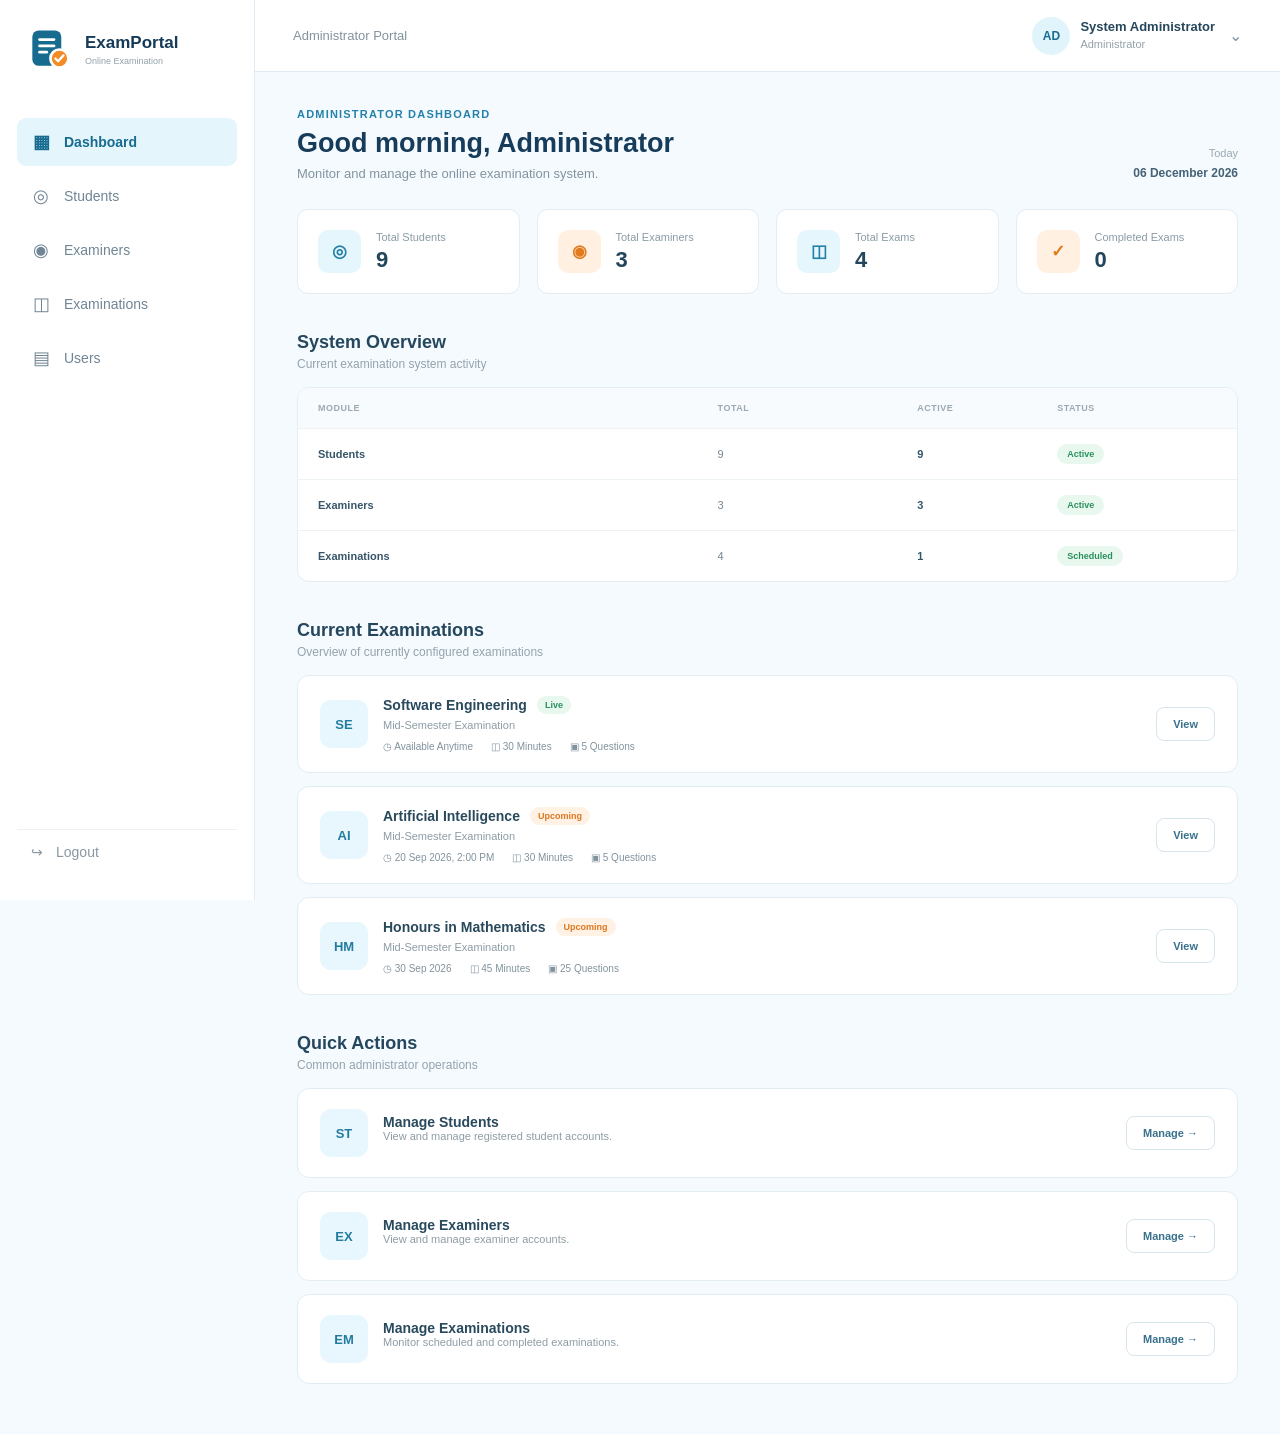
==== commit 8fcb6cc9: "Add files via upload" ====
--- a/admin.html
+++ b/admin.html
@@ -1,3537 +1,2714 @@
-<!DOCTYPE html>
-<html lang="en">
-<head>
-    <meta charset="UTF-8">
-    <meta name="viewport" content="width=device-width, initial-scale=1.0">
-    <title>Admin Dashboard | ExamPortal</title>
-    <link rel="stylesheet" href="style.css">
-
-    <style>
-        .admin-section {
-            display: none;
-        }
-
-        .admin-section.active {
-            display: block;
-        }
-
-        .admin-toolbar {
-            display: flex;
-            justify-content: space-between;
-            align-items: center;
-            gap: 15px;
-            margin-bottom: 20px;
-            flex-wrap: wrap;
-        }
-
-        .admin-search {
-            padding: 11px 14px;
-            border: 1px solid #d8e1e6;
-            border-radius: 7px;
-            width: 260px;
-            outline: none;
-            font-size: 13px;
-            background: white;
-        }
-
-        .admin-search:focus {
-            border-color: #176b8f;
-        }
-
-        .primary-btn {
-            border: none;
-            background: #176b8f;
-            color: white;
-            padding: 11px 18px;
-            border-radius: 7px;
-            cursor: pointer;
-            font-size: 13px;
-            font-weight: 600;
-        }
-
-        .primary-btn:hover {
-            background: #125a78;
-        }
-
-        .secondary-btn {
-            border: 1px solid #d8e1e6;
-            background: white;
-            color: #36556a;
-            padding: 9px 14px;
-            border-radius: 7px;
-            cursor: pointer;
-            font-size: 12px;
-            font-weight: 600;
-        }
-
-        .secondary-btn:hover {
-            border-color: #176b8f;
-            color: #176b8f;
-        }
-
-        .danger-btn {
-            border: 1px solid #e2b8b8;
-            background: white;
-            color: #b53b3b;
-            padding: 9px 14px;
-            border-radius: 7px;
-            cursor: pointer;
-            font-size: 12px;
-            font-weight: 600;
-        }
-
-        .danger-btn:hover {
-            background: #fff5f5;
-        }
-
-        .success-btn {
-            border: 1px solid #b8d9c3;
-            background: white;
-            color: #287344;
-            padding: 9px 14px;
-            border-radius: 7px;
-            cursor: pointer;
-            font-size: 12px;
-            font-weight: 600;
-        }
-
-        .table-card {
-            background: white;
-            border: 1px solid #e7edf0;
-            border-radius: 10px;
-            overflow-x: auto;
-        }
-
-        .admin-table {
-            width: 100%;
-            border-collapse: collapse;
-        }
-
-        .admin-table th {
-            text-align: left;
-            padding: 14px 16px;
-            font-size: 11px;
-            color: #81909a;
-            letter-spacing: .5px;
-            border-bottom: 1px solid #edf1f3;
-            white-space: nowrap;
-        }
-
-        .admin-table td {
-            padding: 15px 16px;
-            font-size: 13px;
-            color: #36556a;
-            border-bottom: 1px solid #edf1f3;
-            white-space: nowrap;
-        }
-
-        .admin-table tr:last-child td {
-            border-bottom: none;
-        }
-
-        .table-actions {
-            display: flex;
-            gap: 7px;
-            flex-wrap: wrap;
-        }
-
-        .active-status {
-            display: inline-block;
-            padding: 5px 10px;
-            border-radius: 20px;
-            font-size: 11px;
-            font-weight: 600;
-            background: #e7f5ec;
-            color: #287344;
-        }
-
-        .inactive-status {
-            display: inline-block;
-            padding: 5px 10px;
-            border-radius: 20px;
-            font-size: 11px;
-            font-weight: 600;
-            background: #f7e8e8;
-            color: #b53b3b;
-        }
-
-        .scheduled-status {
-            display: inline-block;
-            padding: 5px 10px;
-            border-radius: 20px;
-            font-size: 11px;
-            font-weight: 600;
-            background: #fff1df;
-            color: #c26d16;
-        }
-
-        .cancelled-status {
-            display: inline-block;
-            padding: 5px 10px;
-            border-radius: 20px;
-            font-size: 11px;
-            font-weight: 600;
-            background: #f7e8e8;
-            color: #b53b3b;
-        }
-
-        .details-card,
-        .admin-form-card {
-            background: white;
-            border: 1px solid #e7edf0;
-            border-radius: 10px;
-            padding: 22px;
-            margin-bottom: 20px;
-        }
-
-        .details-grid {
-            display: grid;
-            grid-template-columns: repeat(2, 1fr);
-            gap: 18px;
-            margin-top: 20px;
-        }
-
-        .detail-item span {
-            display: block;
-            color: #94a3ac;
-            font-size: 11px;
-            margin-bottom: 6px;
-        }
-
-        .detail-item strong {
-            color: #36556a;
-            font-size: 14px;
-        }
-
-        .form-grid {
-            display: grid;
-            grid-template-columns: repeat(2, 1fr);
-            gap: 16px;
-            margin-top: 18px;
-        }
-
-        .form-group {
-            display: flex;
-            flex-direction: column;
-            gap: 7px;
-        }
-
-        .form-group label {
-            color: #64748b;
-            font-size: 12px;
-            font-weight: 600;
-        }
-
-        .form-group input,
-        .form-group select {
-            padding: 11px 13px;
-            border: 1px solid #d8e1e6;
-            border-radius: 7px;
-            outline: none;
-            font-size: 13px;
-            color: #36556a;
-            background: white;
-        }
-
-        .form-group input:focus,
-        .form-group select:focus {
-            border-color: #176b8f;
-        }
-
-        .form-buttons {
-            display: flex;
-            justify-content: flex-end;
-            gap: 10px;
-            margin-top: 20px;
-        }
-
-        .back-btn {
-            border: none;
-            background: none;
-            color: #176b8f;
-            cursor: pointer;
-            font-size: 13px;
-            font-weight: 600;
-            padding: 0;
-            margin-bottom: 18px;
-        }
-
-        .back-btn:hover {
-            color: #125a78;
-        }
-
-        .manage-panel {
-            display: none;
-            margin-top: 20px;
-        }
-
-        .manage-panel.active {
-            display: block;
-        }
-
-        .manage-header {
-            display: flex;
-            justify-content: space-between;
-            align-items: center;
-            gap: 15px;
-            margin-bottom: 18px;
-            flex-wrap: wrap;
-        }
-
-        .manage-header h3 {
-            margin: 0;
-            color: #36556a;
-        }
-
-        .manage-header p {
-            margin: 5px 0 0;
-            color: #94a3ac;
-            font-size: 12px;
-        }
-
-        .empty-message {
-            padding: 25px;
-            text-align: center;
-            color: #94a3ac;
-        }
-
-        @media (max-width: 700px) {
-            .form-grid,
-            .details-grid {
-                grid-template-columns: 1fr;
-            }
-
-            .admin-search {
-                width: 100%;
-            }
-
-            .admin-toolbar {
-                align-items: stretch;
-            }
-        }
-    </style>
-</head>
-
-<body>
-
-<div class="dashboard">
-
-    <aside class="sidebar">
-
-        <div class="sidebar-brand">
-
-            <div class="portal-logo">
-                <svg viewBox="0 0 52 52" xmlns="http://www.w3.org/2000/svg">
-                    <rect x="7" y="5" width="32" height="39" rx="7" fill="#176B8F"/>
-                    <path d="M15 15H31" stroke="white" stroke-width="3" stroke-linecap="round"/>
-                    <path d="M15 22H31" stroke="white" stroke-width="3" stroke-linecap="round"/>
-                    <path d="M15 29H23" stroke="white" stroke-width="3" stroke-linecap="round"/>
-                    <circle cx="37" cy="36" r="10" fill="#F28C28" stroke="white" stroke-width="3"/>
-                    <path d="M32.5 36L35.5 39L41.5 32.5"
-                          fill="none"
-                          stroke="white"
-                          stroke-width="2.5"
-                          stroke-linecap="round"
-                          stroke-linejoin="round"/>
-                </svg>
-            </div>
-
-            <div>
-                <h2>ExamPortal</h2>
-                <span>Online Examination</span>
-            </div>
-
-        </div>
-
-        <nav>
-
-            <a href="#" class="nav-item active" onclick="showSection('dashboard', this)">
-                <span>▦</span>
-                Dashboard
-            </a>
-
-            <a href="#" class="nav-item" onclick="manageStudents(this)">
-                <span>◎</span>
-                Students
-            </a>
-
-            <a href="#" class="nav-item" onclick="manageExaminers(this)">
-                <span>◉</span>
-                Examiners
-            </a>
-
-            <a href="#" class="nav-item" onclick="manageExams(this)">
-                <span>◫</span>
-                Examinations
-            </a>
-
-            <a href="#" class="nav-item" onclick="manageUsers(this)">
-                <span>▤</span>
-                Users
-            </a>
-
-        </nav>
-
-        <a href="index.html" class="logout">
-            <span>↪</span>
-            Logout
-        </a>
-
-    </aside>
-
-
-    <main class="main-content">
-
-        <header class="topbar">
-
-            <div class="mobile-menu" onclick="toggleSidebar()">
-                ☰
-            </div>
-
-            <div class="topbar-title">
-                Administrator Portal
-            </div>
-
-            <div class="profile">
-
-                <div class="profile-avatar">
-                    AD
-                </div>
-
-                <div class="profile-info">
-                    <strong>System Administrator</strong>
-                    <span>Administrator</span>
-                </div>
-
-                <span class="profile-arrow">
-                    ⌄
-                </span>
-
-            </div>
-
-        </header>
-
-
-        <section class="content">
-
-
-            <!-- DASHBOARD -->
-
-            <div id="dashboardSection" class="admin-section active">
-
-                <div class="welcome">
-
-                    <div>
-
-                        <p class="welcome-label">
-                            ADMINISTRATOR DASHBOARD
-                        </p>
-
-                        <h1 id="welcomeMessage">
-                            Welcome, Administrator
-                        </h1>
-
-                        <p>
-                            Monitor and manage the online examination system.
-                        </p>
-
-                    </div>
-
-                    <div class="welcome-date">
-
-                        <span>
-                            Today
-                        </span>
-
-                        <strong>
-                            15 September 2026
-                        </strong>
-
-                    </div>
-
-                </div>
-
-
-                <div class="stats-grid">
-
-                    <div class="stat-card">
-                        <div class="stat-icon blue">◎</div>
-                        <div>
-                            <span>Total Students</span>
-                            <strong>248</strong>
-                        </div>
-                    </div>
-
-                    <div class="stat-card">
-                        <div class="stat-icon orange">◉</div>
-                        <div>
-                            <span>Total Examiners</span>
-                            <strong>18</strong>
-                        </div>
-                    </div>
-
-                    <div class="stat-card">
-                        <div class="stat-icon blue">◫</div>
-                        <div>
-                            <span>Total Exams</span>
-                            <strong>32</strong>
-                        </div>
-                    </div>
-
-                    <div class="stat-card">
-                        <div class="stat-icon orange">✓</div>
-                        <div>
-                            <span>Completed Exams</span>
-                            <strong>24</strong>
-                        </div>
-                    </div>
-
-                </div>
-
-
-                <div class="section-header">
-
-                    <div>
-                        <h2>System Overview</h2>
-                        <p>Current examination system activity</p>
-                    </div>
-
-                </div>
-
-
-                <div class="results-card">
-
-                    <div class="result-row result-head">
-                        <span>MODULE</span>
-                        <span>TOTAL</span>
-                        <span>ACTIVE</span>
-                        <span>STATUS</span>
-                    </div>
-
-                    <div class="result-row">
-                        <span class="result-name">Students</span>
-                        <span>248</span>
-                        <strong>235</strong>
-                        <span class="result-status passed">Active</span>
-                    </div>
-
-                    <div class="result-row">
-                        <span class="result-name">Examiners</span>
-                        <span>18</span>
-                        <strong>16</strong>
-                        <span class="result-status passed">Active</span>
-                    </div>
-
-                    <div class="result-row">
-                        <span class="result-name">Examinations</span>
-                        <span>32</span>
-                        <strong>08</strong>
-                        <span class="result-status passed">Scheduled</span>
-                    </div>
-
-                </div>
-
-
-                <div class="section-header results-heading">
-
-                    <div>
-                        <h2>Current Examinations</h2>
-                        <p>Overview of currently configured examinations</p>
-                    </div>
-
-                </div>
-
-
-                <div class="exam-list">
-
-
-                    <!-- SOFTWARE ENGINEERING -->
-
-                    <div class="exam-card-dashboard">
-
-                        <div class="exam-main">
-
-                            <div class="exam-icon">
-                                SE
-                            </div>
-
-                            <div class="exam-info">
-
-                                <div class="exam-title-row">
-
-                                    <h3>
-                                        Software Engineering
-                                    </h3>
-
-                                    <span class="status available">
-                                        Live
-                                    </span>
-
-                                </div>
-
-                                <p>
-                                    Mid-Semester Examination
-                                </p>
-
-                                <div class="exam-meta">
-
-                                    <span>
-                                        ◷ Available Anytime
-                                    </span>
-
-                                    <span>
-                                        ◫ 30 Minutes
-                                    </span>
-
-                                    <span>
-                                        ▣ 5 Questions
-                                    </span>
-
-                                </div>
-
-                            </div>
-
-                        </div>
-
-                        <button class="outline-btn"
-                                onclick="viewSoftwareExam()">
-                            View
-                        </button>
-
-                    </div>
-
-
-                    <!-- ARTIFICIAL INTELLIGENCE -->
-
-                    <div class="exam-card-dashboard">
-
-                        <div class="exam-main">
-
-                            <div class="exam-icon">
-                                AI
-                            </div>
-
-                            <div class="exam-info">
-
-                                <div class="exam-title-row">
-
-                                    <h3>
-                                        Artificial Intelligence
-                                    </h3>
-
-                                    <span class="status upcoming">
-                                        Upcoming
-                                    </span>
-
-                                </div>
-
-                                <p>
-                                    Mid-Semester Examination
-                                </p>
-
-                                <div class="exam-meta">
-
-                                    <span>
-                                        ◷ 20 Sep 2026, 2:00 PM
-                                    </span>
-
-                                    <span>
-                                        ◫ 30 Minutes
-                                    </span>
-
-                                    <span>
-                                        ▣ 5 Questions
-                                    </span>
-
-                                </div>
-
-                            </div>
-
-                        </div>
-
-                        <button class="outline-btn"
-                                onclick="viewAIExam()">
-                            View
-                        </button>
-
-                    </div>
-
-
-                    <!-- MATHEMATICS -->
-
-                    <div class="exam-card-dashboard">
-
-                        <div class="exam-main">
-
-                            <div class="exam-icon">
-                                HM
-                            </div>
-
-                            <div class="exam-info">
-
-                                <div class="exam-title-row">
-
-                                    <h3>
-                                        Honours in Mathematics
-                                    </h3>
-
-                                    <span class="status upcoming">
-                                        Upcoming
-                                    </span>
-
-                                </div>
-
-                                <p>
-                                    Mid-Semester Examination
-                                </p>
-
-                                <div class="exam-meta">
-
-                                    <span>
-                                        ◷ 30 Sep 2026
-                                    </span>
-
-                                    <span>
-                                        ◫ 45 Minutes
-                                    </span>
-
-                                    <span>
-                                        ▣ 25 Questions
-                                    </span>
-
-                                </div>
-
-                            </div>
-
-                        </div>
-
-                        <button class="outline-btn"
-                                onclick="viewMathExam()">
-                            View
-                        </button>
-
-                    </div>
-
-                </div>
-
-
-                <div class="section-header results-heading">
-
-                    <div>
-                        <h2>Quick Actions</h2>
-                        <p>Common administrator operations</p>
-                    </div>
-
-                </div>
-
-
-                <div class="exam-list">
-
-
-                    <div class="exam-card-dashboard">
-
-                        <div class="exam-main">
-
-                            <div class="exam-icon">
-                                ST
-                            </div>
-
-                            <div class="exam-info">
-
-                                <h3>
-                                    Manage Students
-                                </h3>
-
-                                <p>
-                                    View and manage registered student accounts.
-                                </p>
-
-                            </div>
-
-                        </div>
-
-                        <button class="outline-btn"
-                                onclick="manageStudents()">
-                            Manage →
-                        </button>
-
-                    </div>
-
-
-                    <div class="exam-card-dashboard">
-
-                        <div class="exam-main">
-
-                            <div class="exam-icon">
-                                EX
-                            </div>
-
-                            <div class="exam-info">
-
-                                <h3>
-                                    Manage Examiners
-                                </h3>
-
-                                <p>
-                                    View and manage examiner accounts.
-                                </p>
-
-                            </div>
-
-                        </div>
-
-                        <button class="outline-btn"
-                                onclick="manageExaminers()">
-                            Manage →
-                        </button>
-
-                    </div>
-
-
-                    <div class="exam-card-dashboard">
-
-                        <div class="exam-main">
-
-                            <div class="exam-icon">
-                                EM
-                            </div>
-
-                            <div class="exam-info">
-
-                                <h3>
-                                    Manage Examinations
-                                </h3>
-
-                                <p>
-                                    Monitor scheduled and completed examinations.
-                                </p>
-
-                            </div>
-
-                        </div>
-
-                        <button class="outline-btn"
-                                onclick="manageExams()">
-                            Manage →
-                        </button>
-
-                    </div>
-
-                </div>
-
-            </div>
-
-
-            <!-- STUDENTS -->
-
-            <div id="studentsSection" class="admin-section">
-
-                <button class="back-btn"
-                        onclick="showSection('dashboard')">
-                    ← Back to Dashboard
-                </button>
-
-                <div class="section-header">
-
-                    <div>
-                        <h2>Student Management</h2>
-                        <p>View and manage registered student accounts</p>
-                    </div>
-
-                </div>
-
-
-                <div class="admin-toolbar">
-
-                    <input
-                        type="text"
-                        class="admin-search"
-                        placeholder="Search students..."
-                        onkeyup="searchTable('studentTable', this.value)">
-
-                    <button class="primary-btn"
-                            onclick="addStudent()">
-                        + Add Student
-                    </button>
-
-                </div>
-
-
-                <div class="table-card">
-
-                    <table class="admin-table" id="studentTable">
-
-                        <thead>
-
-                            <tr>
-                                <th>STUDENT</th>
-                                <th>STUDENT ID</th>
-                                <th>DEPARTMENT</th>
-                                <th>YEAR</th>
-                                <th>STATUS</th>
-                                <th>ACTION</th>
-                            </tr>
-
-                        </thead>
-
-                        <tbody>
-
-                            <tr>
-
-                                <td>Cynthia Ferrao</td>
-                                <td>XIE2026CS01</td>
-                                <td>Computer Engineering</td>
-                                <td>3rd Year</td>
-
-                                <td>
-                                    <span class="active-status">
-                                        Active
-                                    </span>
-                                </td>
-
-                                <td>
-
-                                    <div class="table-actions">
-
-                                        <button class="secondary-btn"
-                                                onclick="viewStudent(this)">
-                                            View
-                                        </button>
-
-                                        <button class="secondary-btn"
-                                                onclick="manageStudent(this)">
-                                            Manage
-                                        </button>
-
-                                    </div>
-
-                                </td>
-
-                            </tr>
-
-
-                            <tr>
-
-                                <td>Rahul Mehta</td>
-                                <td>XIE2026CS02</td>
-                                <td>Computer Engineering</td>
-                                <td>3rd Year</td>
-
-                                <td>
-                                    <span class="active-status">
-                                        Active
-                                    </span>
-                                </td>
-
-                                <td>
-
-                                    <div class="table-actions">
-
-                                        <button class="secondary-btn"
-                                                onclick="viewStudent(this)">
-                                            View
-                                        </button>
-
-                                        <button class="secondary-btn"
-                                                onclick="manageStudent(this)">
-                                            Manage
-                                        </button>
-
-                                    </div>
-
-                                </td>
-
-                            </tr>
-
-
-                            <tr>
-
-                                <td>Ananya Shah</td>
-                                <td>XIE2026CS03</td>
-                                <td>Computer Engineering</td>
-                                <td>3rd Year</td>
-
-                                <td>
-                                    <span class="active-status">
-                                        Active
-                                    </span>
-                                </td>
-
-                                <td>
-
-                                    <div class="table-actions">
-
-                                        <button class="secondary-btn"
-                                                onclick="viewStudent(this)">
-                                            View
-                                        </button>
-
-                                        <button class="secondary-btn"
-                                                onclick="manageStudent(this)">
-                                            Manage
-                                        </button>
-
-                                    </div>
-
-                                </td>
-
-                            </tr>
-
-                        </tbody>
-
-                    </table>
-
-                </div>
-
-            </div>
-
-
-            <!-- EXAMINERS -->
-
-            <div id="examinersSection" class="admin-section">
-
-                <button class="back-btn"
-                        onclick="showSection('dashboard')">
-                    ← Back to Dashboard
-                </button>
-
-                <div class="section-header">
-
-                    <div>
-                        <h2>Examiner Management</h2>
-                        <p>View and manage examiner accounts</p>
-                    </div>
-
-                </div>
-
-
-                <div class="admin-toolbar">
-
-                    <input
-                        type="text"
-                        class="admin-search"
-                        placeholder="Search examiners..."
-                        onkeyup="searchTable('examinerTable', this.value)">
-
-                    <button class="primary-btn"
-                            onclick="addExaminer()">
-                        + Add Examiner
-                    </button>
-
-                </div>
-
-
-                <div class="table-card">
-
-                    <table class="admin-table" id="examinerTable">
-
-                        <thead>
-
-                            <tr>
-                                <th>EXAMINER</th>
-                                <th>EMPLOYEE ID</th>
-                                <th>DEPARTMENT</th>
-                                <th>EXAMS</th>
-                                <th>STATUS</th>
-                                <th>ACTION</th>
-                            </tr>
-
-                        </thead>
-
-                        <tbody>
-
-                            <tr>
-
-                                <td>Dr. Priya Sharma</td>
-                                <td>EX001</td>
-                                <td>Computer Engineering</td>
-                                <td>08</td>
-
-                                <td>
-                                    <span class="active-status">
-                                        Active
-                                    </span>
-                                </td>
-
-                                <td>
-
-                                    <div class="table-actions">
-
-                                        <button class="secondary-btn"
-                                                onclick="viewExaminer(this)">
-                                            View
-                                        </button>
-
-                                        <button class="secondary-btn"
-                                                onclick="manageExaminer(this)">
-                                            Manage
-                                        </button>
-
-                                    </div>
-
-                                </td>
-
-                            </tr>
-
-
-                            <tr>
-
-                                <td>Prof. Rajesh Joshi</td>
-                                <td>EX002</td>
-                                <td>Information Technology</td>
-                                <td>06</td>
-
-                                <td>
-                                    <span class="active-status">
-                                        Active
-                                    </span>
-                                </td>
-
-                                <td>
-
-                                    <div class="table-actions">
-
-                                        <button class="secondary-btn"
-                                                onclick="viewExaminer(this)">
-                                            View
-                                        </button>
-
-                                        <button class="secondary-btn"
-                                                onclick="manageExaminer(this)">
-                                            Manage
-                                        </button>
-
-                                    </div>
-
-                                </td>
-
-                            </tr>
-
-
-                            <tr>
-
-                                <td>Prof. Vaidehi Joshi</td>
-                                <td>EX003</td>
-                                <td>Mathematics</td>
-                                <td>04</td>
-
-                                <td>
-                                    <span class="active-status">
-                                        Active
-                                    </span>
-                                </td>
-
-                                <td>
-
-                                    <div class="table-actions">
-
-                                        <button class="secondary-btn"
-                                                onclick="viewExaminer(this)">
-                                            View
-                                        </button>
-
-                                        <button class="secondary-btn"
-                                                onclick="manageExaminer(this)">
-                                            Manage
-                                        </button>
-
-                                    </div>
-
-                                </td>
-
-                            </tr>
-
-                        </tbody>
-
-                    </table>
-
-                </div>
-
-            </div>
-
-
-            <!-- EXAMINATIONS -->
-
-            <div id="examsSection" class="admin-section">
-
-                <button class="back-btn"
-                        onclick="showSection('dashboard')">
-                    ← Back to Dashboard
-                </button>
-
-                <div class="section-header">
-
-                    <div>
-                        <h2>Examination Management</h2>
-                        <p>Manage scheduled and configured examinations</p>
-                    </div>
-
-                    <button class="primary-btn"
-                            onclick="showScheduleForm()">
-                        + Schedule Exam
-                    </button>
-
-                </div>
-
-
-                <!-- SCHEDULE FORM -->
-
-                <div id="scheduleForm"
-                     class="admin-form-card"
-                     style="display:none;">
-
-                    <h3>Schedule New Examination</h3>
-
-                    <div class="form-grid">
-
-                        <div class="form-group">
-
-                            <label>
-                                Exam Name
-                            </label>
-
-                            <input
-                                type="text"
-                                id="newExamName"
-                                placeholder="Enter examination name">
-
-                        </div>
-
-
-                        <div class="form-group">
-
-                            <label>
-                                Exam Type
-                            </label>
-
-                            <select id="newExamType">
-
-                                <option>
-                                    Mid-Semester Examination
-                                </option>
-
-                                <option>
-                                    End-Semester Examination
-                                </option>
-
-                                <option>
-                                    Internal Assessment
-                                </option>
-
-                                <option>
-                                    Practice Examination
-                                </option>
-
-                            </select>
-
-                        </div>
-
-
-                        <div class="form-group">
-
-                            <label>
-                                Date
-                            </label>
-
-                            <input
-                                type="date"
-                                id="newExamDate">
-
-                        </div>
-
-
-                        <div class="form-group">
-
-                            <label>
-                                Time
-                            </label>
-
-                            <input
-                                type="time"
-                                id="newExamTime">
-
-                        </div>
-
-
-                        <div class="form-group">
-
-                            <label>
-                                Duration (Minutes)
-                            </label>
-
-                            <input
-                                type="number"
-                                id="newExamDuration"
-                                value="30"
-                                min="1">
-
-                        </div>
-
-
-                        <div class="form-group">
-
-                            <label>
-                                Number of Questions
-                            </label>
-
-                            <input
-                                type="number"
-                                id="newExamQuestions"
-                                value="5"
-                                min="1">
-
-                        </div>
-
-                    </div>
-
-
-                    <div class="form-buttons">
-
-                        <button class="secondary-btn"
-                                onclick="hideScheduleForm()">
-                            Cancel
-                        </button>
-
-                        <button class="primary-btn"
-                                onclick="scheduleExam()">
-                            Schedule Exam
-                        </button>
-
-                    </div>
-
-                </div>
-
-
-                <div class="table-card">
-
-                    <table class="admin-table">
-
-                        <thead>
-
-                            <tr>
-                                <th>EXAMINATION</th>
-                                <th>DATE</th>
-                                <th>TIME</th>
-                                <th>DURATION</th>
-                                <th>QUESTIONS</th>
-                                <th>STATUS</th>
-                                <th>ACTION</th>
-                            </tr>
-
-                        </thead>
-
-
-                        <tbody id="examTableBody">
-
-                            <tr>
-
-                                <td>Software Engineering</td>
-                                <td>Anytime</td>
-                                <td>—</td>
-                                <td>30 min</td>
-                                <td>5</td>
-
-                                <td>
-                                    <span class="active-status">
-                                        Live
-                                    </span>
-                                </td>
-
-                                <td>
-
-                                    <div class="table-actions">
-
-                                        <button class="secondary-btn"
-                                                onclick="viewSoftwareExam()">
-                                            View
-                                        </button>
-
-                                        <button class="secondary-btn"
-                                                onclick="manageExam(this)">
-                                            Manage
-                                        </button>
-
-                                    </div>
-
-                                </td>
-
-                            </tr>
-
-
-                            <tr>
-
-                                <td>Artificial Intelligence</td>
-                                <td>20 Sep 2026</td>
-                                <td>2:00 PM</td>
-                                <td>30 min</td>
-                                <td>5</td>
-
-                                <td>
-                                    <span class="scheduled-status">
-                                        Scheduled
-                                    </span>
-                                </td>
-
-                                <td>
-
-                                    <div class="table-actions">
-
-                                        <button class="secondary-btn"
-                                                onclick="viewAIExam()">
-                                            View
-                                        </button>
-
-                                        <button class="secondary-btn"
-                                                onclick="manageExam(this)">
-                                            Manage
-                                        </button>
-
-                                    </div>
-
-                                </td>
-
-                            </tr>
-
-
-                            <tr>
-
-                                <td>Honours in Mathematics</td>
-                                <td>30 Sep 2026</td>
-                                <td>—</td>
-                                <td>45 min</td>
-                                <td>25</td>
-
-                                <td>
-                                    <span class="scheduled-status">
-                                        Scheduled
-                                    </span>
-                                </td>
-
-                                <td>
-
-                                    <div class="table-actions">
-
-                                        <button class="secondary-btn"
-                                                onclick="viewMathExam()">
-                                            View
-                                        </button>
-
-                                        <button class="secondary-btn"
-                                                onclick="manageExam(this)">
-                                            Manage
-                                        </button>
-
-                                    </div>
-
-                                </td>
-
-                            </tr>
-
-                        </tbody>
-
-                    </table>
-
-                </div>
-
-            </div>
-
-
-            <!-- USERS -->
-
-            <div id="usersSection" class="admin-section">
-
-                <button class="back-btn"
-                        onclick="showSection('dashboard')">
-                    ← Back to Dashboard
-                </button>
-
-                <div class="section-header">
-
-                    <div>
-                        <h2>User Management</h2>
-                        <p>Manage all registered system users</p>
-                    </div>
-
-                </div>
-
-
-                <div class="admin-toolbar">
-
-                    <input
-                        type="text"
-                        id="userSearch"
-                        class="admin-search"
-                        placeholder="Search users..."
-                        onkeyup="searchTable('userTable', this.value)">
-
-                    <select class="admin-search"
-                            onchange="filterUsers(this.value)">
-
-                        <option value="all">
-                            All Users
-                        </option>
-
-                        <option value="student">
-                            Students
-                        </option>
-
-                        <option value="examiner">
-                            Examiners
-                        </option>
-
-                        <option value="administrator">
-                            Administrators
-                        </option>
-
-                    </select>
-
-                </div>
-
-
-                <div class="table-card">
-
-                    <table class="admin-table"
-                           id="userTable">
-
-                        <thead>
-
-                            <tr>
-                                <th>USER</th>
-                                <th>ROLE</th>
-                                <th>USER ID</th>
-                                <th>STATUS</th>
-                                <th>ACTION</th>
-                            </tr>
-
-                        </thead>
-
-
-                        <tbody>
-
-                            <tr data-role="student">
-
-                                <td>Cynthia Ferrao</td>
-                                <td>Student</td>
-                                <td>XIE2026CS01</td>
-
-                                <td>
-                                    <span class="active-status">
-                                        Active
-                                    </span>
-                                </td>
-
-                                <td>
-
-                                    <div class="table-actions">
-
-                                        <button class="secondary-btn"
-                                                onclick="viewUser(this)">
-                                            View
-                                        </button>
-
-                                        <button class="secondary-btn"
-                                                onclick="manageUser(this)">
-                                            Manage
-                                        </button>
-
-                                    </div>
-
-                                </td>
-
-                            </tr>
-
-
-                            <tr data-role="examiner">
-
-                                <td>Dr. Priya Sharma</td>
-                                <td>Examiner</td>
-                                <td>EX001</td>
-
-                                <td>
-                                    <span class="active-status">
-                                        Active
-                                    </span>
-                                </td>
-
-                                <td>
-
-                                    <div class="table-actions">
-
-                                        <button class="secondary-btn"
-                                                onclick="viewUser(this)">
-                                            View
-                                        </button>
-
-                                        <button class="secondary-btn"
-                                                onclick="manageUser(this)">
-                                            Manage
-                                        </button>
-
-                                    </div>
-
-                                </td>
-
-                            </tr>
-
-
-                            <tr data-role="administrator">
-
-                                <td>System Administrator</td>
-                                <td>Administrator</td>
-                                <td>ADMIN001</td>
-
-                                <td>
-                                    <span class="active-status">
-                                        Active
-                                    </span>
-                                </td>
-
-                                <td>
-
-                                    <div class="table-actions">
-
-                                        <button class="secondary-btn"
-                                                onclick="viewUser(this)">
-                                            View
-                                        </button>
-
-                                        <button class="secondary-btn"
-                                                onclick="manageUser(this)">
-                                            Manage
-                                        </button>
-
-                                    </div>
-
-                                </td>
-
-                            </tr>
-
-                        </tbody>
-
-                    </table>
-
-                </div>
-
-            </div>
-
-
-            <!-- DETAILS -->
-
-            <div id="detailsSection"
-                 class="admin-section">
-
-                <button class="back-btn"
-                        onclick="goBackFromDetails()">
-                    ← Back
-                </button>
-
-                <div class="details-card">
-
-                    <div class="section-header">
-
-                        <div>
-                            <h2 id="detailTitle">
-                                Details
-                            </h2>
-
-                            <p id="detailSubtitle">
-                                View information
-                            </p>
-                        </div>
-
-                    </div>
-
-
-                    <div class="details-grid">
-
-                        <div class="detail-item">
-                            <span>NAME / SUBJECT</span>
-                            <strong id="detailName">—</strong>
-                        </div>
-
-                        <div class="detail-item">
-                            <span>TYPE / ROLE</span>
-                            <strong id="detailType">—</strong>
-                        </div>
-
-                        <div class="detail-item">
-                            <span>ID</span>
-                            <strong id="detailId">—</strong>
-                        </div>
-
-                        <div class="detail-item">
-                            <span>DEPARTMENT</span>
-                            <strong id="detailDepartment">—</strong>
-                        </div>
-
-                        <div class="detail-item">
-                            <span>DATE</span>
-                            <strong id="detailDate">—</strong>
-                        </div>
-
-                        <div class="detail-item">
-                            <span>TIME</span>
-                            <strong id="detailTime">—</strong>
-                        </div>
-
-                        <div class="detail-item">
-                            <span>DURATION</span>
-                            <strong id="detailDuration">—</strong>
-                        </div>
-
-                        <div class="detail-item">
-                            <span>QUESTIONS / EXAMS</span>
-                            <strong id="detailQuestions">—</strong>
-                        </div>
-
-                        <div class="detail-item">
-                            <span>STATUS</span>
-                            <strong id="detailStatus">—</strong>
-                        </div>
-
-                    </div>
-
-                </div>
-
-            </div>
-
-
-            <!-- MANAGE STUDENT -->
-
-            <div id="manageStudentSection"
-                 class="admin-section">
-
-                <button class="back-btn"
-                        onclick="showSection('students')">
-                    ← Back to Students
-                </button>
-
-                <div class="details-card">
-
-                    <div class="manage-header">
-
-                        <div>
-                            <h3>Manage Student Account</h3>
-                            <p>Edit account details and manage student access.</p>
-                        </div>
-
-                    </div>
-
-
-                    <div class="form-grid">
-
-                        <div class="form-group">
-
-                            <label>Full Name</label>
-
-                            <input type="text"
-                                   id="manageStudentName">
-
-                        </div>
-
-
-                        <div class="form-group">
-
-                            <label>Student ID</label>
-
-                            <input type="text"
-                                   id="manageStudentId">
-
-                        </div>
-
-
-                        <div class="form-group">
-
-                            <label>Department</label>
-
-                            <input type="text"
-                                   id="manageStudentDepartment">
-
-                        </div>
-
-
-                        <div class="form-group">
-
-                            <label>Year</label>
-
-                            <select id="manageStudentYear">
-
-                                <option>1st Year</option>
-                                <option>2nd Year</option>
-                                <option>3rd Year</option>
-                                <option>4th Year</option>
-
-                            </select>
-
-                        </div>
-
-                    </div>
-
-
-                    <div class="form-buttons">
-
-                        <button class="secondary-btn"
-                                onclick="showSection('students')">
-                            Cancel
-                        </button>
-
-                        <button class="danger-btn"
-                                id="studentStatusButton"
-                                onclick="changeManagedStatus('student')">
-                            Deactivate Account
-                        </button>
-
-                        <button class="primary-btn"
-                                onclick="saveStudentChanges()">
-                            Save Changes
-                        </button>
-
-                    </div>
-
-                </div>
-
-            </div>
-
-
-            <!-- MANAGE EXAMINER -->
-
-            <div id="manageExaminerSection"
-                 class="admin-section">
-
-                <button class="back-btn"
-                        onclick="showSection('examiners')">
-                    ← Back to Examiners
-                </button>
-
-                <div class="details-card">
-
-                    <div class="manage-header">
-
-                        <div>
-                            <h3>Manage Examiner Account</h3>
-                            <p>Edit examiner details and manage examiner access.</p>
-                        </div>
-
-                    </div>
-
-
-                    <div class="form-grid">
-
-                        <div class="form-group">
-
-                            <label>Full Name</label>
-
-                            <input type="text"
-                                   id="manageExaminerName">
-
-                        </div>
-
-
-                        <div class="form-group">
-
-                            <label>Employee ID</label>
-
-                            <input type="text"
-                                   id="manageExaminerId">
-
-                        </div>
-
-
-                        <div class="form-group">
-
-                            <label>Department</label>
-
-                            <input type="text"
-                                   id="manageExaminerDepartment">
-
-                        </div>
-
-
-                        <div class="form-group">
-
-                            <label>Assigned Exams</label>
-
-                            <input type="number"
-                                   id="manageExaminerExams"
-                                   min="0">
-
-                        </div>
-
-                    </div>
-
-
-                    <div class="form-buttons">
-
-                        <button class="secondary-btn"
-                                onclick="showSection('examiners')">
-                            Cancel
-                        </button>
-
-                        <button class="danger-btn"
-                                id="examinerStatusButton"
-                                onclick="changeManagedStatus('examiner')">
-                            Deactivate Account
-                        </button>
-
-                        <button class="primary-btn"
-                                onclick="saveExaminerChanges()">
-                            Save Changes
-                        </button>
-
-                    </div>
-
-                </div>
-
-            </div>
-
-
-            <!-- MANAGE EXAM -->
-
-            <div id="manageExamSection"
-                 class="admin-section">
-
-                <button class="back-btn"
-                        onclick="showSection('exams')">
-                    ← Back to Examinations
-                </button>
-
-                <div class="details-card">
-
-                    <div class="manage-header">
-
-                        <div>
-                            <h3>Manage Examination</h3>
-                            <p>Edit, postpone or cancel this examination.</p>
-                        </div>
-
-                    </div>
-
-
-                    <div class="form-grid">
-
-                        <div class="form-group">
-
-                            <label>Exam Name</label>
-
-                            <input type="text"
-                                   id="manageExamName">
-
-                        </div>
-
-
-                        <div class="form-group">
-
-                            <label>Exam Type</label>
-
-                            <select id="manageExamType">
-
-                                <option>
-                                    Mid-Semester Examination
-                                </option>
-
-                                <option>
-                                    End-Semester Examination
-                                </option>
-
-                                <option>
-                                    Internal Assessment
-                                </option>
-
-                                <option>
-                                    Practice Examination
-                                </option>
-
-                            </select>
-
-                        </div>
-
-
-                        <div class="form-group">
-
-                            <label>Date</label>
-
-                            <input type="date"
-                                   id="manageExamDate">
-
-                        </div>
-
-
-                        <div class="form-group">
-
-                            <label>Time</label>
-
-                            <input type="time"
-                                   id="manageExamTime">
-
-                        </div>
-
-
-                        <div class="form-group">
-
-                            <label>Duration</label>
-
-                            <input type="number"
-                                   id="manageExamDuration"
-                                   min="1">
-
-                        </div>
-
-
-                        <div class="form-group">
-
-                            <label>Questions</label>
-
-                            <input type="number"
-                                   id="manageExamQuestions"
-                                   min="1">
-
-                        </div>
-
-                    </div>
-
-
-                    <div class="form-buttons">
-
-                        <button class="secondary-btn"
-                                onclick="showSection('exams')">
-                            Cancel
-                        </button>
-
-                        <button class="danger-btn"
-                                onclick="cancelManagedExam()">
-                            Cancel Examination
-                        </button>
-
-                        <button class="primary-btn"
-                                onclick="saveExamChanges()">
-                            Save Changes
-                        </button>
-
-                    </div>
-
-                </div>
-
-            </div>
-
-
-            <!-- MANAGE USER -->
-
-            <div id="manageUserSection"
-                 class="admin-section">
-
-                <button class="back-btn"
-                        onclick="showSection('users')">
-                    ← Back to Users
-                </button>
-
-                <div class="details-card">
-
-                    <div class="manage-header">
-
-                        <div>
-                            <h3>Manage User Account</h3>
-                            <p>Update user role and account status.</p>
-                        </div>
-
-                    </div>
-
-
-                    <div class="form-grid">
-
-                        <div class="form-group">
-
-                            <label>User Name</label>
-
-                            <input type="text"
-                                   id="manageUserName">
-
-                        </div>
-
-
-                        <div class="form-group">
-
-                            <label>User ID</label>
-
-                            <input type="text"
-                                   id="manageUserId">
-
-                        </div>
-
-
-                        <div class="form-group">
-
-                            <label>Role</label>
-
-                            <select id="manageUserRole">
-
-                                <option>Student</option>
-                                <option>Examiner</option>
-                                <option>Administrator</option>
-
-                            </select>
-
-                        </div>
-
-
-                        <div class="form-group">
-
-                            <label>Status</label>
-
-                            <select id="manageUserStatus">
-
-                                <option>Active</option>
-                                <option>Inactive</option>
-
-                            </select>
-
-                        </div>
-
-                    </div>
-
-
-                    <div class="form-buttons">
-
-                        <button class="secondary-btn"
-                                onclick="showSection('users')">
-                            Cancel
-                        </button>
-
-                        <button class="primary-btn"
-                                onclick="saveUserChanges()">
-                            Save Changes
-                        </button>
-
-                    </div>
-
-                </div>
-
-            </div>
-
-        </section>
-
-    </main>
-
-</div>
-
-
-<script>
-
-
-/* =========================
-   SECTION NAVIGATION
-========================= */
-
-let previousSection = "dashboard";
-
-
-function showSection(section, clickedItem) {
-
-    const sections =
-        document.querySelectorAll(".admin-section");
-
-    sections.forEach(function(item) {
-        item.classList.remove("active");
-    });
-
-
-    const target =
-        document.getElementById(section + "Section");
-
-    if (target) {
-        target.classList.add("active");
-    }
-
-
-    if (clickedItem) {
-
-        const navItems =
-            document.querySelectorAll(".nav-item");
-
-        navItems.forEach(function(item) {
-            item.classList.remove("active");
-        });
-
-        clickedItem.classList.add("active");
-    }
-
-
-    window.scrollTo({
-        top: 0,
-        behavior: "smooth"
-    });
-
-}
-
-
-function setPreviousSection(section) {
-    previousSection = section;
-}
-
-
-function goBackFromDetails() {
-    showSection(previousSection);
-}
-
-
-/* =========================
-   MAIN MANAGEMENT TABS
-========================= */
-
-function manageStudents(clickedItem) {
-
-    setPreviousSection("students");
-
-    showSection("students", clickedItem);
-
-}
-
-
-function manageExaminers(clickedItem) {
-
-    setPreviousSection("examiners");
-
-    showSection("examiners", clickedItem);
-
-}
-
-
-function manageExams(clickedItem) {
-
-    setPreviousSection("exams");
-
-    showSection("exams", clickedItem);
-
-}
-
-
-function manageUsers(clickedItem) {
-
-    setPreviousSection("users");
-
-    showSection("users", clickedItem);
-
-}
-
-
-/* =========================
-   SEARCH
-========================= */
-
-function searchTable(tableId, value) {
-
-    const table =
-        document.getElementById(tableId);
-
-    if (!table) return;
-
-
-    const rows =
-        table.querySelectorAll("tbody tr");
-
-    const search =
-        value.toLowerCase();
-
-
-    rows.forEach(function(row) {
-
-        const text =
-            row.textContent.toLowerCase();
-
-        row.style.display =
-            text.includes(search) ? "" : "none";
-
-    });
-
-}
-
-
-/* =========================
-   USER STATUS
-========================= */
-
-function toggleStatusInRow(button) {
-
-    const row =
-        button.closest("tr");
-
-    const status =
-        row.querySelector(
-            ".active-status, .inactive-status"
-        );
-
-
-    if (status.classList.contains("active-status")) {
-
-        status.className =
-            "inactive-status";
-
-        status.textContent =
-            "Inactive";
-
-        button.className =
-            "success-btn";
-
-        button.textContent =
-            "Activate";
-
-    } else {
-
-        status.className =
-            "active-status";
-
-        status.textContent =
-            "Active";
-
-        button.className =
-            "danger-btn";
-
-        button.textContent =
-            "Deactivate";
-
-    }
-
-}
-
-
-/* =========================
-   STUDENT FUNCTIONS
-========================= */
-
-let currentStudentRow = null;
-
-
-function viewStudent(button) {
-
-    const row =
-        button.closest("tr");
-
-    const cells =
-        row.querySelectorAll("td");
-
-    previousSection = "students";
-
-
-    document.getElementById("detailTitle").textContent =
-        "Student Details";
-
-    document.getElementById("detailSubtitle").textContent =
-        "Registered student account information";
-
-    document.getElementById("detailName").textContent =
-        cells[0].textContent.trim();
-
-    document.getElementById("detailType").textContent =
-        "Student";
-
-    document.getElementById("detailId").textContent =
-        cells[1].textContent.trim();
-
-    document.getElementById("detailDepartment").textContent =
-        cells[2].textContent.trim();
-
-    document.getElementById("detailDate").textContent =
-        cells[3].textContent.trim();
-
-    document.getElementById("detailTime").textContent =
-        "—";
-
-    document.getElementById("detailDuration").textContent =
-        "—";
-
-    document.getElementById("detailQuestions").textContent =
-        "05 Completed Exams";
-
-    document.getElementById("detailStatus").textContent =
-        cells[4].textContent.trim();
-
-    showSection("details");
-
-}
-
-
-function manageStudent(button) {
-
-    currentStudentRow =
-        button.closest("tr");
-
-    const cells =
-        currentStudentRow.querySelectorAll("td");
-
-    document.getElementById("manageStudentName").value =
-        cells[0].textContent.trim();
-
-    document.getElementById("manageStudentId").value =
-        cells[1].textContent.trim();
-
-    document.getElementById("manageStudentDepartment").value =
-        cells[2].textContent.trim();
-
-    document.getElementById("manageStudentYear").value =
-        cells[3].textContent.trim();
-
-
-    const status =
-        cells[4].textContent.trim();
-
-    const statusButton =
-        document.getElementById("studentStatusButton");
-
-    if (status === "Active") {
-
-        statusButton.textContent =
-            "Deactivate Account";
-
-        statusButton.className =
-            "danger-btn";
-
-    } else {
-
-        statusButton.textContent =
-            "Activate Account";
-
-        statusButton.className =
-            "success-btn";
-
-    }
-
-
-    showSection("manageStudent");
-
-}
-
-
-function saveStudentChanges() {
-
-    if (!currentStudentRow) return;
-
-    const cells =
-        currentStudentRow.querySelectorAll("td");
-
-    cells[0].textContent =
-        document.getElementById("manageStudentName").value;
-
-    cells[1].textContent =
-        document.getElementById("manageStudentId").value;
-
-    cells[2].textContent =
-        document.getElementById("manageStudentDepartment").value;
-
-    cells[3].textContent =
-        document.getElementById("manageStudentYear").value;
-
-    alert("Student details updated successfully.");
-
-    showSection("students");
-
-}
-
-
-function changeManagedStatus(type) {
-
-    let row = null;
-    let button = null;
-
-    if (type === "student") {
-
-        row = currentStudentRow;
-
-        button =
-            document.getElementById("studentStatusButton");
-
-    }
-
-    if (!row) return;
-
-    const status =
-        row.querySelector(
-            ".active-status, .inactive-status"
-        );
-
-
-    if (status.classList.contains("active-status")) {
-
-        status.className =
-            "inactive-status";
-
-        status.textContent =
-            "Inactive";
-
-        button.textContent =
-            "Activate Account";
-
-        button.className =
-            "success-btn";
-
-    } else {
-
-        status.className =
-            "active-status";
-
-        status.textContent =
-            "Active";
-
-        button.textContent =
-            "Deactivate Account";
-
-        button.className =
-            "danger-btn";
-
-    }
-
-}
-
-
-/* =========================
-   EXAMINER FUNCTIONS
-========================= */
-
-let currentExaminerRow = null;
-
-
-function viewExaminer(button) {
-
-    const row =
-        button.closest("tr");
-
-    const cells =
-        row.querySelectorAll("td");
-
-    previousSection = "examiners";
-
-
-    document.getElementById("detailTitle").textContent =
-        "Examiner Details";
-
-    document.getElementById("detailSubtitle").textContent =
-        "Registered examiner account information";
-
-    document.getElementById("detailName").textContent =
-        cells[0].textContent.trim();
-
-    document.getElementById("detailType").textContent =
-        "Examiner";
-
-    document.getElementById("detailId").textContent =
-        cells[1].textContent.trim();
-
-    document.getElementById("detailDepartment").textContent =
-        cells[2].textContent.trim();
-
-    document.getElementById("detailDate").textContent =
-        "—";
-
-    document.getElementById("detailTime").textContent =
-        "—";
-
-    document.getElementById("detailDuration").textContent =
-        "—";
-
-    document.getElementById("detailQuestions").textContent =
-        cells[3].textContent.trim() + " Assigned";
-
-    document.getElementById("detailStatus").textContent =
-        cells[4].textContent.trim();
-
-    showSection("details");
-
-}
-
-
-function manageExaminer(button) {
-
-    currentExaminerRow =
-        button.closest("tr");
-
-    const cells =
-        currentExaminerRow.querySelectorAll("td");
-
-    document.getElementById("manageExaminerName").value =
-        cells[0].textContent.trim();
-
-    document.getElementById("manageExaminerId").value =
-        cells[1].textContent.trim();
-
-    document.getElementById("manageExaminerDepartment").value =
-        cells[2].textContent.trim();
-
-    document.getElementById("manageExaminerExams").value =
-        cells[3].textContent.trim();
-
-
-    const status =
-        cells[4].textContent.trim();
-
-    const statusButton =
-        document.getElementById("examinerStatusButton");
-
-
-    if (status === "Active") {
-
-        statusButton.textContent =
-            "Deactivate Account";
-
-        statusButton.className =
-            "danger-btn";
-
-    } else {
-
-        statusButton.textContent =
-            "Activate Account";
-
-        statusButton.className =
-            "success-btn";
-
-    }
-
-
-    showSection("manageExaminer");
-
-}
-
-
-function saveExaminerChanges() {
-
-    if (!currentExaminerRow) return;
-
-    const cells =
-        currentExaminerRow.querySelectorAll("td");
-
-    cells[0].textContent =
-        document.getElementById("manageExaminerName").value;
-
-    cells[1].textContent =
-        document.getElementById("manageExaminerId").value;
-
-    cells[2].textContent =
-        document.getElementById("manageExaminerDepartment").value;
-
-    cells[3].textContent =
-        document.getElementById("manageExaminerExams").value;
-
-    alert("Examiner details updated successfully.");
-
-    showSection("examiners");
-
-}
-
-
-/* =========================
-   EXAM MANAGEMENT
-========================= */
-
-let currentExamRow = null;
-
-
-function manageExam(button) {
-
-    currentExamRow =
-        button.closest("tr");
-
-    const cells =
-        currentExamRow.querySelectorAll("td");
-
-    document.getElementById("manageExamName").value =
-        cells[0].textContent.trim();
-
-    document.getElementById("manageExamDate").value =
-        convertDateForInput(cells[1].textContent.trim());
-
-    document.getElementById("manageExamTime").value =
-        convertTimeForInput(cells[2].textContent.trim());
-
-    document.getElementById("manageExamDuration").value =
-        parseInt(cells[3].textContent) || 30;
-
-    document.getElementById("manageExamQuestions").value =
-        parseInt(cells[4].textContent) || 5;
-
-
-    showSection("manageExam");
-
-}
-
-
-function saveExamChanges() {
-
-    if (!currentExamRow) return;
-
-    const cells =
-        currentExamRow.querySelectorAll("td");
-
-    const name =
-        document.getElementById("manageExamName").value.trim();
-
-    const date =
-        document.getElementById("manageExamDate").value;
-
-    const time =
-        document.getElementById("manageExamTime").value;
-
-    const duration =
-        document.getElementById("manageExamDuration").value;
-
-    const questions =
-        document.getElementById("manageExamQuestions").value;
-
-
-    if (!name || !duration || !questions) {
-
-        alert("Please fill in all required fields.");
-
-        return;
-
-    }
-
-
-    cells[0].textContent =
-        name;
-
-    cells[1].textContent =
-        date
-            ? formatDate(date)
-            : "Anytime";
-
-    cells[2].textContent =
-        time
-            ? formatTime(time)
-            : "—";
-
-    cells[3].textContent =
-        duration + " min";
-
-    cells[4].textContent =
-        questions;
-
-
-    alert("Examination details updated successfully.");
-
-    showSection("exams");
-
-}
-
-
-function cancelManagedExam() {
-
-    if (!currentExamRow) return;
-
-    const name =
-        currentExamRow.cells[0].textContent.trim();
-
-    const confirmCancel =
-        confirm(
-            "Are you sure you want to cancel " +
-            name +
-            "?"
-        );
-
-
-    if (!confirmCancel) return;
-
-
-    const status =
-        currentExamRow.querySelector(
-            ".active-status, .scheduled-status, .cancelled-status"
-        );
-
-
-    if (status) {
-
-        status.className =
-            "cancelled-status";
-
-        status.textContent =
-            "Cancelled";
-
-    }
-
-
-    const buttons =
-        currentExamRow.querySelectorAll("button");
-
-    buttons.forEach(function(button) {
-
-        button.disabled = true;
-        button.style.opacity = "0.5";
-        button.style.cursor = "not-allowed";
-
-    });
-
-
-    alert(
-        name +
-        " has been cancelled successfully."
-    );
-
-    showSection("exams");
-
-}
-
-
-/* =========================
-   USER MANAGEMENT
-========================= */
-
-let currentUserRow = null;
-
-
-function viewUser(button) {
-
-    const row =
-        button.closest("tr");
-
-    const cells =
-        row.querySelectorAll("td");
-
-    previousSection = "users";
-
-
-    document.getElementById("detailTitle").textContent =
-        "User Details";
-
-    document.getElementById("detailSubtitle").textContent =
-        "Registered system user information";
-
-    document.getElementById("detailName").textContent =
-        cells[0].textContent.trim();
-
-    document.getElementById("detailType").textContent =
-        cells[1].textContent.trim();
-
-    document.getElementById("detailId").textContent =
-        cells[2].textContent.trim();
-
-    document.getElementById("detailDepartment").textContent =
-        "ExamPortal";
-
-    document.getElementById("detailDate").textContent =
-        "—";
-
-    document.getElementById("detailTime").textContent =
-        "—";
-
-    document.getElementById("detailDuration").textContent =
-        "—";
-
-    document.getElementById("detailQuestions").textContent =
-        "System User";
-
-    document.getElementById("detailStatus").textContent =
-        cells[3].textContent.trim();
-
-    showSection("details");
-
-}
-
-
-function manageUser(button) {
-
-    currentUserRow =
-        button.closest("tr");
-
-    const cells =
-        currentUserRow.querySelectorAll("td");
-
-
-    document.getElementById("manageUserName").value =
-        cells[0].textContent.trim();
-
-    document.getElementById("manageUserId").value =
-        cells[2].textContent.trim();
-
-    document.getElementById("manageUserRole").value =
-        cells[1].textContent.trim();
-
-    document.getElementById("manageUserStatus").value =
-        cells[3].textContent.trim();
-
-
-    showSection("manageUser");
-
-}
-
-
-function saveUserChanges() {
-
-    if (!currentUserRow) return;
-
-    const cells =
-        currentUserRow.querySelectorAll("td");
-
-    const name =
-        document.getElementById("manageUserName").value;
-
-    const id =
-        document.getElementById("manageUserId").value;
-
-    const role =
-        document.getElementById("manageUserRole").value;
-
-    const status =
-        document.getElementById("manageUserStatus").value;
-
-
-    cells[0].textContent =
-        name;
-
-    cells[1].textContent =
-        role;
-
-    cells[2].textContent =
-        id;
-
-
-    const statusElement =
-        cells[3].querySelector(
-            ".active-status, .inactive-status"
-        );
-
-
-    if (status === "Active") {
-
-        statusElement.className =
-            "active-status";
-
-    } else {
-
-        statusElement.className =
-            "inactive-status";
-
-    }
-
-    statusElement.textContent =
-        status;
-
-
-    alert("User details updated successfully.");
-
-    showSection("users");
-
-}
-
-
-/* =========================
-   SCHEDULE EXAM
-========================= */
-
-function showScheduleForm() {
-
-    document.getElementById("scheduleForm").style.display =
-        "block";
-
-}
-
-
-function hideScheduleForm() {
-
-    document.getElementById("scheduleForm").style.display =
-        "none";
-
-}
-
-
-function scheduleExam() {
-
-    const name =
-        document.getElementById("newExamName").value.trim();
-
-    const type =
-        document.getElementById("newExamType").value;
-
-    const date =
-        document.getElementById("newExamDate").value;
-
-    const time =
-        document.getElementById("newExamTime").value;
-
-    const duration =
-        document.getElementById("newExamDuration").value;
-
-    const questions =
-        document.getElementById("newExamQuestions").value;
-
-
-    if (!name || !date || !duration || !questions) {
-
-        alert(
-            "Please fill in all required examination details."
-        );
-
-        return;
-
-    }
-
-
-    const row =
-        document.createElement("tr");
-
-
-    row.innerHTML = `
-
-        <td>${name}</td>
-
-        <td>
-            ${formatDate(date)}
-        </td>
-
-        <td>
-            ${time ? formatTime(time) : "—"}
-        </td>
-
-        <td>
-            ${duration} min
-        </td>
-
-        <td>
-            ${questions}
-        </td>
-
-        <td>
-            <span class="scheduled-status">
-                Scheduled
-            </span>
-        </td>
-
-        <td>
-
-            <div class="table-actions">
-
-                <button class="secondary-btn"
-                        onclick="viewDynamicExam(this)">
-                    View
-                </button>
-
-                <button class="secondary-btn"
-                        onclick="manageExam(this)">
-                    Manage
-                </button>
-
-            </div>
-
-        </td>
-
-    `;
-
-
-    document
-        .getElementById("examTableBody")
-        .appendChild(row);
-
-
-    alert(
-        "Examination scheduled successfully.\n\n" +
-        "Exam: " + name + "\n" +
-        "Type: " + type + "\n" +
-        "Date: " + formatDate(date) + "\n" +
-        "Time: " + (time ? formatTime(time) : "—")
-    );
-
-
-    document.getElementById("newExamName").value =
-        "";
-
-    document.getElementById("newExamDate").value =
-        "";
-
-    document.getElementById("newExamTime").value =
-        "";
-
-    document.getElementById("newExamDuration").value =
-        "30";
-
-    document.getElementById("newExamQuestions").value =
-        "5";
-
-
-    hideScheduleForm();
-
-}
-
-
-/* =========================
-   DYNAMIC EXAM VIEW
-========================= */
-
-function viewDynamicExam(button) {
-
-    const row =
-        button.closest("tr");
-
-    const cells =
-        row.querySelectorAll("td");
-
-    previousSection = "exams";
-
-
-    document.getElementById("detailTitle").textContent =
-        "Examination Details";
-
-    document.getElementById("detailSubtitle").textContent =
-        "Configured examination information";
-
-    document.getElementById("detailName").textContent =
-        cells[0].textContent.trim();
-
-    document.getElementById("detailType").textContent =
-        "Scheduled Examination";
-
-    document.getElementById("detailId").textContent =
-        "—";
-
-    document.getElementById("detailDepartment").textContent =
-        "ExamPortal";
-
-    document.getElementById("detailDate").textContent =
-        cells[1].textContent.trim();
-
-    document.getElementById("detailTime").textContent =
-        cells[2].textContent.trim();
-
-    document.getElementById("detailDuration").textContent =
-        cells[3].textContent.trim();
-
-    document.getElementById("detailQuestions").textContent =
-        cells[4].textContent.trim();
-
-    document.getElementById("detailStatus").textContent =
-        cells[5].textContent.trim();
-
-    showSection("details");
-
-}
-
-
-/* =========================
-   FIXED EXAM VIEWS
-========================= */
-
-function viewSoftwareExam() {
-
-    previousSection = "dashboard";
-
-
-    document.getElementById("detailTitle").textContent =
-        "Examination Details";
-
-    document.getElementById("detailSubtitle").textContent =
-        "Software Engineering examination information";
-
-    document.getElementById("detailName").textContent =
-        "Software Engineering";
-
-    document.getElementById("detailType").textContent =
-        "Mid-Semester Examination";
-
-    document.getElementById("detailId").textContent =
-        "SE001";
-
-    document.getElementById("detailDepartment").textContent =
-        "Computer Engineering";
-
-    document.getElementById("detailDate").textContent =
-        "Available Anytime";
-
-    document.getElementById("detailTime").textContent =
-        "—";
-
-    document.getElementById("detailDuration").textContent =
-        "30 Minutes";
-
-    document.getElementById("detailQuestions").textContent =
-        "5";
-
-    document.getElementById("detailStatus").textContent =
-        "Live";
-
-    showSection("details");
-
-}
-
-
-function viewAIExam() {
-
-    previousSection = "dashboard";
-
-
-    document.getElementById("detailTitle").textContent =
-        "Examination Details";
-
-    document.getElementById("detailSubtitle").textContent =
-        "Artificial Intelligence examination information";
-
-    document.getElementById("detailName").textContent =
-        "Artificial Intelligence";
-
-    document.getElementById("detailType").textContent =
-        "Mid-Semester Examination";
-
-    document.getElementById("detailId").textContent =
-        "AI001";
-
-    document.getElementById("detailDepartment").textContent =
-        "Computer Engineering";
-
-    document.getElementById("detailDate").textContent =
-        "20 September 2026";
-
-    document.getElementById("detailTime").textContent =
-        "2:00 PM";
-
-    document.getElementById("detailDuration").textContent =
-        "30 Minutes";
-
-    document.getElementById("detailQuestions").textContent =
-        "5";
-
-    document.getElementById("detailStatus").textContent =
-        "Upcoming";
-
-    showSection("details");
-
-}
-
-
-function viewMathExam() {
-
-    previousSection = "dashboard";
-
-
-    document.getElementById("detailTitle").textContent =
-        "Examination Details";
-
-    document.getElementById("detailSubtitle").textContent =
-        "Honours in Mathematics examination information";
-
-    document.getElementById("detailName").textContent =
-        "Honours in Mathematics";
-
-    document.getElementById("detailType").textContent =
-        "Mid-Semester Examination";
-
-    document.getElementById("detailId").textContent =
-        "HM001";
-
-    document.getElementById("detailDepartment").textContent =
-        "Mathematics";
-
-    document.getElementById("detailDate").textContent =
-        "30 September 2026";
-
-    document.getElementById("detailTime").textContent =
-        "—";
-
-    document.getElementById("detailDuration").textContent =
-        "45 Minutes";
-
-    document.getElementById("detailQuestions").textContent =
-        "25";
-
-    document.getElementById("detailStatus").textContent =
-        "Upcoming";
-
-    showSection("details");
-
-}
-
-
-/* =========================
-   ADD BUTTONS
-========================= */
-
-function addStudent() {
-
-    alert(
-        "Add Student\n\n" +
-        "The administrator can register a new student account here."
-    );
-
-}
-
-
-function addExaminer() {
-
-    alert(
-        "Add Examiner\n\n" +
-        "The administrator can register a new examiner account here."
-    );
-
-}
-
-
-/* =========================
-   FILTER USERS
-========================= */
-
-function filterUsers(role) {
-
-    const rows =
-        document.querySelectorAll(
-            "#userTable tbody tr"
-        );
-
-
-    rows.forEach(function(row) {
-
-        if (role === "all") {
-
-            row.style.display = "";
-
-        } else {
-
-            row.style.display =
-                row.dataset.role === role
-                    ? ""
-                    : "none";
-
-        }
-
-    });
-
-}
-
-
-/* =========================
-   DATE / TIME HELPERS
-========================= */
-
-function formatDate(date) {
-
-    const parts =
-        date.split("-");
-
-    return (
-        parts[2] +
-        " " +
-        getMonthName(Number(parts[1])) +
-        " " +
-        parts[0]
-    );
-
-}
-
-
-function getMonthName(month) {
-
-    const months = [
-
-        "Jan",
-        "Feb",
-        "Mar",
-        "Apr",
-        "May",
-        "Jun",
-        "Jul",
-        "Aug",
-        "Sep",
-        "Oct",
-        "Nov",
-        "Dec"
-
-    ];
-
-    return months[month - 1];
-
-}
-
-
-function formatTime(time) {
-
-    const parts =
-        time.split(":");
-
-    let hour =
-        Number(parts[0]);
-
-    const minute =
-        parts[1];
-
-    const suffix =
-        hour >= 12
-            ? "PM"
-            : "AM";
-
-    hour =
-        hour % 12 || 12;
-
-    return (
-        hour +
-        ":" +
-        minute +
-        " " +
-        suffix
-    );
-
-}
-
-
-function convertDateForInput(value) {
-
-    if (
-        !value ||
-        value === "Anytime" ||
-        value === "—"
-    ) {
-        return "";
-    }
-
-
-    const parts =
-        value.split(" ");
-
-    if (parts.length !== 3) {
-        return "";
-    }
-
-
-    const day =
-        parts[0].padStart(2, "0");
-
-    const monthNames = {
-
-        Jan: "01",
-        Feb: "02",
-        Mar: "03",
-        Apr: "04",
-        May: "05",
-        Jun: "06",
-        Jul: "07",
-        Aug: "08",
-        Sep: "09",
-        Oct: "10",
-        Nov: "11",
-        Dec: "12"
-
-    };
-
-
-    const month =
-        monthNames[parts[1]];
-
-    const year =
-        parts[2];
-
-
-    if (!month) return "";
-
-    return (
-        year +
-        "-" +
-        month +
-        "-" +
-        day
-    );
-
-}
-
-
-function convertTimeForInput(value) {
-
-    if (!value || value === "—") {
-        return "";
-    }
-
-
-    const parts =
-        value.split(" ");
-
-    if (parts.length !== 2) {
-        return "";
-    }
-
-
-    const time =
-        parts[0];
-
-    const suffix =
-        parts[1].toUpperCase();
-
-    const timeParts =
-        time.split(":");
-
-    let hour =
-        Number(timeParts[0]);
-
-    const minute =
-        timeParts[1];
-
-
-    if (suffix === "PM" && hour !== 12) {
-        hour += 12;
-    }
-
-    if (suffix === "AM" && hour === 12) {
-        hour = 0;
-    }
-
-
-    return (
-        String(hour).padStart(2, "0") +
-        ":" +
-        minute
-    );
-
-}
-
-
-/* =========================
-   MOBILE SIDEBAR
-========================= */
-
-function toggleSidebar() {
-
-    const sidebar =
-        document.querySelector(".sidebar");
-
-    if (sidebar) {
-
-        sidebar.classList.toggle("open");
-
-    }
-
-}
-
-
-/* =========================
-   GREETING
-========================= */
-
-function updateGreeting() {
-
-    const hour =
-        new Date().getHours();
-
-    let greeting;
-
-
-    if (hour < 12) {
-
-        greeting =
-            "Good morning";
-
-    } else if (hour < 18) {
-
-        greeting =
-            "Good afternoon";
-
-    } else {
-
-        greeting =
-            "Good evening";
-
-    }
-
-
-    document.getElementById(
-        "welcomeMessage"
-    ).textContent =
-        greeting +
-        ", Administrator";
-
-}
-
-
-updateGreeting();
-
-</script>
-
-</body>
+<!DOCTYPE html>
+
+<html lang="en">
+<head>
+<meta charset="utf-8"/>
+<meta content="width=device-width, initial-scale=1.0" name="viewport"/>
+<title>Admin Dashboard | ExamPortal</title>
+<link href="style.css" rel="stylesheet"/>
+<style>
+        .admin-section {
+            display: none;
+        }
+
+        .admin-section.active {
+            display: block;
+        }
+
+        .admin-toolbar {
+            display: flex;
+            justify-content: space-between;
+            align-items: center;
+            gap: 15px;
+            margin-bottom: 20px;
+            flex-wrap: wrap;
+        }
+
+        .admin-search {
+            padding: 11px 14px;
+            border: 1px solid #d8e1e6;
+            border-radius: 7px;
+            width: 260px;
+            outline: none;
+            font-size: 13px;
+            background: white;
+        }
+
+        .admin-search:focus {
+            border-color: #176b8f;
+        }
+
+        .primary-btn {
+            border: none;
+            background: #176b8f;
+            color: white;
+            padding: 11px 18px;
+            border-radius: 7px;
+            cursor: pointer;
+            font-size: 13px;
+            font-weight: 600;
+        }
+
+        .primary-btn:hover {
+            background: #125a78;
+        }
+
+        .secondary-btn {
+            border: 1px solid #d8e1e6;
+            background: white;
+            color: #36556a;
+            padding: 9px 14px;
+            border-radius: 7px;
+            cursor: pointer;
+            font-size: 12px;
+            font-weight: 600;
+        }
+
+        .secondary-btn:hover {
+            border-color: #176b8f;
+            color: #176b8f;
+        }
+
+        .danger-btn {
+            border: 1px solid #e2b8b8;
+            background: white;
+            color: #b53b3b;
+            padding: 9px 14px;
+            border-radius: 7px;
+            cursor: pointer;
+            font-size: 12px;
+            font-weight: 600;
+        }
+
+        .danger-btn:hover {
+            background: #fff5f5;
+        }
+
+        .success-btn {
+            border: 1px solid #b8d9c3;
+            background: white;
+            color: #287344;
+            padding: 9px 14px;
+            border-radius: 7px;
+            cursor: pointer;
+            font-size: 12px;
+            font-weight: 600;
+        }
+
+        .table-card {
+            background: white;
+            border: 1px solid #e7edf0;
+            border-radius: 10px;
+            overflow-x: auto;
+        }
+
+        .admin-table {
+            width: 100%;
+            border-collapse: collapse;
+        }
+
+        .admin-table th {
+            text-align: left;
+            padding: 14px 16px;
+            font-size: 11px;
+            color: #81909a;
+            letter-spacing: .5px;
+            border-bottom: 1px solid #edf1f3;
+            white-space: nowrap;
+        }
+
+        .admin-table td {
+            padding: 15px 16px;
+            font-size: 13px;
+            color: #36556a;
+            border-bottom: 1px solid #edf1f3;
+            white-space: nowrap;
+        }
+
+        .admin-table tr:last-child td {
+            border-bottom: none;
+        }
+
+        .table-actions {
+            display: flex;
+            gap: 7px;
+            flex-wrap: wrap;
+        }
+
+        .active-status {
+            display: inline-block;
+            padding: 5px 10px;
+            border-radius: 20px;
+            font-size: 11px;
+            font-weight: 600;
+            background: #e7f5ec;
+            color: #287344;
+        }
+
+        .inactive-status {
+            display: inline-block;
+            padding: 5px 10px;
+            border-radius: 20px;
+            font-size: 11px;
+            font-weight: 600;
+            background: #f7e8e8;
+            color: #b53b3b;
+        }
+
+        .scheduled-status {
+            display: inline-block;
+            padding: 5px 10px;
+            border-radius: 20px;
+            font-size: 11px;
+            font-weight: 600;
+            background: #fff1df;
+            color: #c26d16;
+        }
+
+        .cancelled-status {
+            display: inline-block;
+            padding: 5px 10px;
+            border-radius: 20px;
+            font-size: 11px;
+            font-weight: 600;
+            background: #f7e8e8;
+            color: #b53b3b;
+        }
+
+        .details-card,
+        .admin-form-card {
+            background: white;
+            border: 1px solid #e7edf0;
+            border-radius: 10px;
+            padding: 22px;
+            margin-bottom: 20px;
+        }
+
+        .details-grid {
+            display: grid;
+            grid-template-columns: repeat(2, 1fr);
+            gap: 18px;
+            margin-top: 20px;
+        }
+
+        .detail-item span {
+            display: block;
+            color: #94a3ac;
+            font-size: 11px;
+            margin-bottom: 6px;
+        }
+
+        .detail-item strong {
+            color: #36556a;
+            font-size: 14px;
+        }
+
+        .form-grid {
+            display: grid;
+            grid-template-columns: repeat(2, 1fr);
+            gap: 16px;
+            margin-top: 18px;
+        }
+
+        .form-group {
+            display: flex;
+            flex-direction: column;
+            gap: 7px;
+        }
+
+        .form-group label {
+            color: #64748b;
+            font-size: 12px;
+            font-weight: 600;
+        }
+
+        .form-group input,
+        .form-group select {
+            padding: 11px 13px;
+            border: 1px solid #d8e1e6;
+            border-radius: 7px;
+            outline: none;
+            font-size: 13px;
+            color: #36556a;
+            background: white;
+        }
+
+        .form-group input:focus,
+        .form-group select:focus {
+            border-color: #176b8f;
+        }
+
+        .form-buttons {
+            display: flex;
+            justify-content: flex-end;
+            gap: 10px;
+            margin-top: 20px;
+        }
+
+        .back-btn {
+            border: none;
+            background: none;
+            color: #176b8f;
+            cursor: pointer;
+            font-size: 13px;
+            font-weight: 600;
+            padding: 0;
+            margin-bottom: 18px;
+        }
+
+        .back-btn:hover {
+            color: #125a78;
+        }
+
+        .manage-panel {
+            display: none;
+            margin-top: 20px;
+        }
+
+        .manage-panel.active {
+            display: block;
+        }
+
+        .manage-header {
+            display: flex;
+            justify-content: space-between;
+            align-items: center;
+            gap: 15px;
+            margin-bottom: 18px;
+            flex-wrap: wrap;
+        }
+
+        .manage-header h3 {
+            margin: 0;
+            color: #36556a;
+        }
+
+        .manage-header p {
+            margin: 5px 0 0;
+            color: #94a3ac;
+            font-size: 12px;
+        }
+
+        .empty-message {
+            padding: 25px;
+            text-align: center;
+            color: #94a3ac;
+        }
+
+        @media (max-width: 700px) {
+            .form-grid,
+            .details-grid {
+                grid-template-columns: 1fr;
+            }
+
+            .admin-search {
+                width: 100%;
+            }
+
+            .admin-toolbar {
+                align-items: stretch;
+            }
+        }
+    </style>
+</head>
+<body>
+<div class="dashboard">
+<aside class="sidebar">
+<div class="sidebar-brand">
+<div class="portal-logo">
+<svg viewbox="0 0 52 52" xmlns="http://www.w3.org/2000/svg">
+<rect fill="#176B8F" height="39" rx="7" width="32" x="7" y="5"></rect>
+<path d="M15 15H31" stroke="white" stroke-linecap="round" stroke-width="3"></path>
+<path d="M15 22H31" stroke="white" stroke-linecap="round" stroke-width="3"></path>
+<path d="M15 29H23" stroke="white" stroke-linecap="round" stroke-width="3"></path>
+<circle cx="37" cy="36" fill="#F28C28" r="10" stroke="white" stroke-width="3"></circle>
+<path d="M32.5 36L35.5 39L41.5 32.5" fill="none" stroke="white" stroke-linecap="round" stroke-linejoin="round" stroke-width="2.5"></path>
+</svg>
+</div>
+<div>
+<h2>ExamPortal</h2>
+<span>Online Examination</span>
+</div>
+</div>
+<nav>
+<a class="nav-item active" href="#" onclick="showSection('dashboard', this)">
+<span>▦</span>
+                Dashboard
+            </a>
+<a class="nav-item" href="#" onclick="manageStudents(this)">
+<span>◎</span>
+                Students
+            </a>
+<a class="nav-item" href="#" onclick="manageExaminers(this)">
+<span>◉</span>
+                Examiners
+            </a>
+<a class="nav-item" href="#" onclick="manageExams(this)">
+<span>◫</span>
+                Examinations
+            </a>
+<a class="nav-item" href="#" onclick="manageUsers(this)">
+<span>▤</span>
+                Users
+            </a>
+</nav>
+<a class="logout" href="index.html">
+<span>↪</span>
+            Logout
+        </a>
+</aside>
+<main class="main-content">
+<header class="topbar">
+<div class="mobile-menu" onclick="toggleSidebar()">
+                ☰
+            </div>
+<div class="topbar-title">
+                Administrator Portal
+            </div>
+<div class="profile">
+<div class="profile-avatar">
+                    AD
+                </div>
+<div class="profile-info">
+<strong>System Administrator</strong>
+<span>Administrator</span>
+</div>
+<span class="profile-arrow">
+                    ⌄
+                </span>
+</div>
+</header>
+<section class="content">
+<!-- DASHBOARD -->
+<div class="admin-section active" id="dashboardSection">
+<div class="welcome">
+<div>
+<p class="welcome-label">
+                            ADMINISTRATOR DASHBOARD
+                        </p>
+<h1 id="welcomeMessage">
+                            Welcome, Administrator
+                        </h1>
+<p>
+                            Monitor and manage the online examination system.
+                        </p>
+</div>
+<div class="welcome-date">
+<span>
+                            Today
+                        </span>
+<strong id="currentAdminDate">15 September 2026</strong>
+</div>
+</div>
+<div class="stats-grid">
+<div class="stat-card">
+<div class="stat-icon blue">◎</div>
+<div>
+<span>Total Students</span>
+<strong>248</strong>
+</div>
+</div>
+<div class="stat-card">
+<div class="stat-icon orange">◉</div>
+<div>
+<span>Total Examiners</span>
+<strong>18</strong>
+</div>
+</div>
+<div class="stat-card">
+<div class="stat-icon blue">◫</div>
+<div>
+<span>Total Exams</span>
+<strong>32</strong>
+</div>
+</div>
+<div class="stat-card">
+<div class="stat-icon orange">✓</div>
+<div>
+<span>Completed Exams</span>
+<strong>24</strong>
+</div>
+</div>
+</div>
+<div class="section-header">
+<div>
+<h2>System Overview</h2>
+<p>Current examination system activity</p>
+</div>
+</div>
+<div class="results-card">
+<div class="result-row result-head">
+<span>MODULE</span>
+<span>TOTAL</span>
+<span>ACTIVE</span>
+<span>STATUS</span>
+</div>
+<div class="result-row">
+<span class="result-name">Students</span>
+<span>248</span>
+<strong>235</strong>
+<span class="result-status passed">Active</span>
+</div>
+<div class="result-row">
+<span class="result-name">Examiners</span>
+<span>18</span>
+<strong>16</strong>
+<span class="result-status passed">Active</span>
+</div>
+<div class="result-row">
+<span class="result-name">Examinations</span>
+<span>32</span>
+<strong>08</strong>
+<span class="result-status passed">Scheduled</span>
+</div>
+</div>
+<div class="section-header results-heading">
+<div>
+<h2>Current Examinations</h2>
+<p>Overview of currently configured examinations</p>
+</div>
+</div>
+<div class="exam-list">
+<!-- SOFTWARE ENGINEERING -->
+<div class="exam-card-dashboard">
+<div class="exam-main">
+<div class="exam-icon">
+                                SE
+                            </div>
+<div class="exam-info">
+<div class="exam-title-row">
+<h3>
+                                        Software Engineering
+                                    </h3>
+<span class="status available">
+                                        Live
+                                    </span>
+</div>
+<p>
+                                    Mid-Semester Examination
+                                </p>
+<div class="exam-meta">
+<span>
+                                        ◷ Available Anytime
+                                    </span>
+<span>
+                                        ◫ 30 Minutes
+                                    </span>
+<span>
+                                        ▣ 5 Questions
+                                    </span>
+</div>
+</div>
+</div>
+<button class="outline-btn" onclick="viewSoftwareExam()">
+                            View
+                        </button>
+</div>
+<!-- ARTIFICIAL INTELLIGENCE -->
+<div class="exam-card-dashboard">
+<div class="exam-main">
+<div class="exam-icon">
+                                AI
+                            </div>
+<div class="exam-info">
+<div class="exam-title-row">
+<h3>
+                                        Artificial Intelligence
+                                    </h3>
+<span class="status upcoming">
+                                        Upcoming
+                                    </span>
+</div>
+<p>
+                                    Mid-Semester Examination
+                                </p>
+<div class="exam-meta">
+<span>
+                                        ◷ 20 Sep 2026, 2:00 PM
+                                    </span>
+<span>
+                                        ◫ 30 Minutes
+                                    </span>
+<span>
+                                        ▣ 5 Questions
+                                    </span>
+</div>
+</div>
+</div>
+<button class="outline-btn" onclick="viewAIExam()">
+                            View
+                        </button>
+</div>
+<!-- MATHEMATICS -->
+<div class="exam-card-dashboard">
+<div class="exam-main">
+<div class="exam-icon">
+                                HM
+                            </div>
+<div class="exam-info">
+<div class="exam-title-row">
+<h3>
+                                        Honours in Mathematics
+                                    </h3>
+<span class="status upcoming">
+                                        Upcoming
+                                    </span>
+</div>
+<p>
+                                    Mid-Semester Examination
+                                </p>
+<div class="exam-meta">
+<span>
+                                        ◷ 30 Sep 2026
+                                    </span>
+<span>
+                                        ◫ 45 Minutes
+                                    </span>
+<span>
+                                        ▣ 25 Questions
+                                    </span>
+</div>
+</div>
+</div>
+<button class="outline-btn" onclick="viewMathExam()">
+                            View
+                        </button>
+</div>
+</div>
+<div class="section-header results-heading">
+<div>
+<h2>Quick Actions</h2>
+<p>Common administrator operations</p>
+</div>
+</div>
+<div class="exam-list">
+<div class="exam-card-dashboard">
+<div class="exam-main">
+<div class="exam-icon">
+                                ST
+                            </div>
+<div class="exam-info">
+<h3>
+                                    Manage Students
+                                </h3>
+<p>
+                                    View and manage registered student accounts.
+                                </p>
+</div>
+</div>
+<button class="outline-btn" onclick="manageStudents()">
+                            Manage →
+                        </button>
+</div>
+<div class="exam-card-dashboard">
+<div class="exam-main">
+<div class="exam-icon">
+                                EX
+                            </div>
+<div class="exam-info">
+<h3>
+                                    Manage Examiners
+                                </h3>
+<p>
+                                    View and manage examiner accounts.
+                                </p>
+</div>
+</div>
+<button class="outline-btn" onclick="manageExaminers()">
+                            Manage →
+                        </button>
+</div>
+<div class="exam-card-dashboard">
+<div class="exam-main">
+<div class="exam-icon">
+                                EM
+                            </div>
+<div class="exam-info">
+<h3>
+                                    Manage Examinations
+                                </h3>
+<p>
+                                    Monitor scheduled and completed examinations.
+                                </p>
+</div>
+</div>
+<button class="outline-btn" onclick="manageExams()">
+                            Manage →
+                        </button>
+</div>
+</div>
+</div>
+<!-- STUDENTS -->
+<div class="admin-section" id="studentsSection">
+<button class="back-btn" onclick="showSection('dashboard')">
+                    ← Back to Dashboard
+                </button>
+<div class="section-header">
+<div>
+<h2>Student Management</h2>
+<p>View and manage registered student accounts</p>
+</div>
+</div>
+<div class="admin-toolbar">
+<input class="admin-search" onkeyup="searchTable('studentTable', this.value)" placeholder="Search students..." type="text"/>
+<button class="primary-btn" onclick="addStudent()">
+                        + Add Student
+                    </button>
+</div>
+<div class="table-card">
+<table class="admin-table" id="studentTable">
+<thead>
+<tr>
+<th>STUDENT</th>
+<th>STUDENT ID</th>
+<th>DEPARTMENT</th>
+<th>YEAR</th>
+<th>STATUS</th>
+<th>ACTION</th>
+</tr>
+</thead>
+<tbody>
+<tr>
+<td>Cynthia Ferrao</td>
+<td>XIE2026CS01</td>
+<td>Computer Engineering</td>
+<td>3rd Year</td>
+<td>
+<span class="active-status">
+                                        Active
+                                    </span>
+</td>
+<td>
+<div class="table-actions">
+<button class="secondary-btn" onclick="viewStudent(this)">
+                                            View
+                                        </button>
+<button class="secondary-btn" onclick="manageStudent(this)">
+                                            Manage
+                                        </button>
+</div>
+</td>
+</tr>
+<tr>
+<td>Rahul Mehta</td>
+<td>XIE2026CS02</td>
+<td>Computer Engineering</td>
+<td>3rd Year</td>
+<td>
+<span class="active-status">
+                                        Active
+                                    </span>
+</td>
+<td>
+<div class="table-actions">
+<button class="secondary-btn" onclick="viewStudent(this)">
+                                            View
+                                        </button>
+<button class="secondary-btn" onclick="manageStudent(this)">
+                                            Manage
+                                        </button>
+</div>
+</td>
+</tr>
+<tr>
+<td>Ananya Shah</td>
+<td>XIE2026CS03</td>
+<td>Computer Engineering</td>
+<td>3rd Year</td>
+<td>
+<span class="active-status">
+                                        Active
+                                    </span>
+</td>
+<td>
+<div class="table-actions">
+<button class="secondary-btn" onclick="viewStudent(this)">
+                                            View
+                                        </button>
+<button class="secondary-btn" onclick="manageStudent(this)">
+                                            Manage
+                                        </button>
+</div>
+</td>
+</tr>
+</tbody>
+</table>
+</div>
+</div>
+<!-- EXAMINERS -->
+<div class="admin-section" id="examinersSection">
+<button class="back-btn" onclick="showSection('dashboard')">
+                    ← Back to Dashboard
+                </button>
+<div class="section-header">
+<div>
+<h2>Examiner Management</h2>
+<p>View and manage examiner accounts</p>
+</div>
+</div>
+<div class="admin-toolbar">
+<input class="admin-search" onkeyup="searchTable('examinerTable', this.value)" placeholder="Search examiners..." type="text"/>
+<button class="primary-btn" onclick="addExaminer()">
+                        + Add Examiner
+                    </button>
+</div>
+<div class="table-card">
+<table class="admin-table" id="examinerTable">
+<thead>
+<tr>
+<th>EXAMINER</th>
+<th>EMPLOYEE ID</th>
+<th>DEPARTMENT</th>
+<th>EXAMS</th>
+<th>STATUS</th>
+<th>ACTION</th>
+</tr>
+</thead>
+<tbody>
+<tr>
+<td>Dr. Priya Sharma</td>
+<td>EX001</td>
+<td>Computer Engineering</td>
+<td>08</td>
+<td>
+<span class="active-status">
+                                        Active
+                                    </span>
+</td>
+<td>
+<div class="table-actions">
+<button class="secondary-btn" onclick="viewExaminer(this)">
+                                            View
+                                        </button>
+<button class="secondary-btn" onclick="manageExaminer(this)">
+                                            Manage
+                                        </button>
+</div>
+</td>
+</tr>
+<tr>
+<td>Prof. Rajesh Joshi</td>
+<td>EX002</td>
+<td>Information Technology</td>
+<td>06</td>
+<td>
+<span class="active-status">
+                                        Active
+                                    </span>
+</td>
+<td>
+<div class="table-actions">
+<button class="secondary-btn" onclick="viewExaminer(this)">
+                                            View
+                                        </button>
+<button class="secondary-btn" onclick="manageExaminer(this)">
+                                            Manage
+                                        </button>
+</div>
+</td>
+</tr>
+<tr>
+<td>Prof. Vaidehi Joshi</td>
+<td>EX003</td>
+<td>Mathematics</td>
+<td>04</td>
+<td>
+<span class="active-status">
+                                        Active
+                                    </span>
+</td>
+<td>
+<div class="table-actions">
+<button class="secondary-btn" onclick="viewExaminer(this)">
+                                            View
+                                        </button>
+<button class="secondary-btn" onclick="manageExaminer(this)">
+                                            Manage
+                                        </button>
+</div>
+</td>
+</tr>
+</tbody>
+</table>
+</div>
+</div>
+<!-- EXAMINATIONS -->
+<div class="admin-section" id="examsSection">
+<button class="back-btn" onclick="showSection('dashboard')">
+                    ← Back to Dashboard
+                </button>
+<div class="section-header">
+<div>
+<h2>Examination Management</h2>
+<p>Manage scheduled and configured examinations</p>
+</div>
+<button class="primary-btn" onclick="showScheduleForm()">
+                        + Schedule Exam
+                    </button>
+</div>
+<!-- SCHEDULE FORM -->
+<div class="admin-form-card" id="scheduleForm" style="display:none;">
+<h3>Schedule New Examination</h3>
+<div class="form-grid">
+<div class="form-group">
+<label>
+                                Exam Name
+                            </label>
+<input id="newExamName" placeholder="Enter examination name" type="text"/>
+</div>
+<div class="form-group">
+<label>
+                                Exam Type
+                            </label>
+<select id="newExamType">
+<option>
+                                    Mid-Semester Examination
+                                </option>
+<option>
+                                    End-Semester Examination
+                                </option>
+<option>
+                                    Internal Assessment
+                                </option>
+<option>
+                                    Practice Examination
+                                </option>
+</select>
+</div>
+<div class="form-group">
+<label>
+                                Date
+                            </label>
+<input id="newExamDate" type="date"/>
+</div>
+<div class="form-group">
+<label>
+                                Time
+                            </label>
+<input id="newExamTime" type="time"/>
+</div>
+<div class="form-group">
+<label>
+                                Duration (Minutes)
+                            </label>
+<input id="newExamDuration" min="1" type="number" value="30"/>
+</div>
+<div class="form-group">
+<label>
+                                Number of Questions
+                            </label>
+<input id="newExamQuestions" min="1" type="number" value="5"/>
+</div>
+</div>
+<div class="form-buttons">
+<button class="secondary-btn" onclick="hideScheduleForm()">
+                            Cancel
+                        </button>
+<button class="primary-btn" onclick="scheduleExam()">
+                            Schedule Exam
+                        </button>
+</div>
+</div>
+<div class="table-card">
+<table class="admin-table">
+<thead>
+<tr>
+<th>EXAMINATION</th>
+<th>DATE</th>
+<th>TIME</th>
+<th>DURATION</th>
+<th>QUESTIONS</th>
+<th>STATUS</th>
+<th>ACTION</th>
+</tr>
+</thead>
+<tbody id="examTableBody"></tbody>
+</table>
+</div>
+</div>
+<!-- USERS -->
+<div class="admin-section" id="usersSection">
+<button class="back-btn" onclick="showSection('dashboard')">
+                    ← Back to Dashboard
+                </button>
+<div class="section-header">
+<div>
+<h2>User Management</h2>
+<p>Manage all registered system users</p>
+</div>
+</div>
+<div class="admin-toolbar">
+<input class="admin-search" id="userSearch" onkeyup="searchTable('userTable', this.value)" placeholder="Search users..." type="text"/>
+<select class="admin-search" onchange="filterUsers(this.value)">
+<option value="all">
+                            All Users
+                        </option>
+<option value="student">
+                            Students
+                        </option>
+<option value="examiner">
+                            Examiners
+                        </option>
+<option value="administrator">
+                            Administrators
+                        </option>
+</select>
+</div>
+<div class="table-card">
+<table class="admin-table" id="userTable">
+<thead>
+<tr>
+<th>USER</th>
+<th>ROLE</th>
+<th>USER ID</th>
+<th>STATUS</th>
+<th>ACTION</th>
+</tr>
+</thead>
+<tbody>
+<tr data-role="student">
+<td>Cynthia Ferrao</td>
+<td>Student</td>
+<td>XIE2026CS01</td>
+<td>
+<span class="active-status">
+                                        Active
+                                    </span>
+</td>
+<td>
+<div class="table-actions">
+<button class="secondary-btn" onclick="viewUser(this)">
+                                            View
+                                        </button>
+<button class="secondary-btn" onclick="manageUser(this)">
+                                            Manage
+                                        </button>
+</div>
+</td>
+</tr>
+<tr data-role="examiner">
+<td>Dr. Priya Sharma</td>
+<td>Examiner</td>
+<td>EX001</td>
+<td>
+<span class="active-status">
+                                        Active
+                                    </span>
+</td>
+<td>
+<div class="table-actions">
+<button class="secondary-btn" onclick="viewUser(this)">
+                                            View
+                                        </button>
+<button class="secondary-btn" onclick="manageUser(this)">
+                                            Manage
+                                        </button>
+</div>
+</td>
+</tr>
+<tr data-role="administrator">
+<td>System Administrator</td>
+<td>Administrator</td>
+<td>ADMIN001</td>
+<td>
+<span class="active-status">
+                                        Active
+                                    </span>
+</td>
+<td>
+<div class="table-actions">
+<button class="secondary-btn" onclick="viewUser(this)">
+                                            View
+                                        </button>
+<button class="secondary-btn" onclick="manageUser(this)">
+                                            Manage
+                                        </button>
+</div>
+</td>
+</tr>
+</tbody>
+</table>
+</div>
+</div>
+<!-- DETAILS -->
+<div class="admin-section" id="detailsSection">
+<button class="back-btn" onclick="goBackFromDetails()">
+                    ← Back
+                </button>
+<div class="details-card">
+<div class="section-header">
+<div>
+<h2 id="detailTitle">
+                                Details
+                            </h2>
+<p id="detailSubtitle">
+                                View information
+                            </p>
+</div>
+</div>
+<div class="details-grid">
+<div class="detail-item">
+<span>NAME / SUBJECT</span>
+<strong id="detailName">—</strong>
+</div>
+<div class="detail-item">
+<span>TYPE / ROLE</span>
+<strong id="detailType">—</strong>
+</div>
+<div class="detail-item">
+<span>ID</span>
+<strong id="detailId">—</strong>
+</div>
+<div class="detail-item">
+<span>DEPARTMENT</span>
+<strong id="detailDepartment">—</strong>
+</div>
+<div class="detail-item">
+<span>DATE</span>
+<strong id="detailDate">—</strong>
+</div>
+<div class="detail-item">
+<span>TIME</span>
+<strong id="detailTime">—</strong>
+</div>
+<div class="detail-item">
+<span>DURATION</span>
+<strong id="detailDuration">—</strong>
+</div>
+<div class="detail-item">
+<span>QUESTIONS / EXAMS</span>
+<strong id="detailQuestions">—</strong>
+</div>
+<div class="detail-item">
+<span>STATUS</span>
+<strong id="detailStatus">—</strong>
+</div>
+</div>
+</div>
+</div>
+<!-- MANAGE STUDENT -->
+<div class="admin-section" id="manageStudentSection">
+<button class="back-btn" onclick="showSection('students')">
+                    ← Back to Students
+                </button>
+<div class="details-card">
+<div class="manage-header">
+<div>
+<h3>Manage Student Account</h3>
+<p>Edit account details and manage student access.</p>
+</div>
+</div>
+<div class="form-grid">
+<div class="form-group">
+<label>Full Name</label>
+<input id="manageStudentName" type="text"/>
+</div>
+<div class="form-group">
+<label>Student ID</label>
+<input id="manageStudentId" type="text"/>
+</div>
+<div class="form-group">
+<label>Department</label>
+<input id="manageStudentDepartment" type="text"/>
+</div>
+<div class="form-group">
+<label>Year</label>
+<select id="manageStudentYear">
+<option>1st Year</option>
+<option>2nd Year</option>
+<option>3rd Year</option>
+<option>4th Year</option>
+</select>
+</div>
+</div>
+<div class="form-buttons">
+<button class="secondary-btn" onclick="showSection('students')">
+                            Cancel
+                        </button>
+<button class="danger-btn" id="studentStatusButton" onclick="changeManagedStatus('student')">
+                            Deactivate Account
+                        </button>
+<button class="primary-btn" onclick="saveStudentChanges()">
+                            Save Changes
+                        </button>
+</div>
+</div>
+</div>
+<!-- MANAGE EXAMINER -->
+<div class="admin-section" id="manageExaminerSection">
+<button class="back-btn" onclick="showSection('examiners')">
+                    ← Back to Examiners
+                </button>
+<div class="details-card">
+<div class="manage-header">
+<div>
+<h3>Manage Examiner Account</h3>
+<p>Edit examiner details and manage examiner access.</p>
+</div>
+</div>
+<div class="form-grid">
+<div class="form-group">
+<label>Full Name</label>
+<input id="manageExaminerName" type="text"/>
+</div>
+<div class="form-group">
+<label>Employee ID</label>
+<input id="manageExaminerId" type="text"/>
+</div>
+<div class="form-group">
+<label>Department</label>
+<input id="manageExaminerDepartment" type="text"/>
+</div>
+<div class="form-group">
+<label>Assigned Exams</label>
+<input id="manageExaminerExams" min="0" type="number"/>
+</div>
+</div>
+<div class="form-buttons">
+<button class="secondary-btn" onclick="showSection('examiners')">
+                            Cancel
+                        </button>
+<button class="danger-btn" id="examinerStatusButton" onclick="changeManagedStatus('examiner')">
+                            Deactivate Account
+                        </button>
+<button class="primary-btn" onclick="saveExaminerChanges()">
+                            Save Changes
+                        </button>
+</div>
+</div>
+</div>
+<!-- MANAGE EXAM -->
+<div class="admin-section" id="manageExamSection">
+<button class="back-btn" onclick="showSection('exams')">
+                    ← Back to Examinations
+                </button>
+<div class="details-card">
+<div class="manage-header">
+<div>
+<h3>Manage Examination</h3>
+<p>Edit, postpone or cancel this examination.</p>
+</div>
+</div>
+<div class="form-grid">
+<div class="form-group">
+<label>Exam Name</label>
+<input id="manageExamName" type="text"/>
+</div>
+<div class="form-group">
+<label>Exam Type</label>
+<select id="manageExamType">
+<option>
+                                    Mid-Semester Examination
+                                </option>
+<option>
+                                    End-Semester Examination
+                                </option>
+<option>
+                                    Internal Assessment
+                                </option>
+<option>
+                                    Practice Examination
+                                </option>
+</select>
+</div>
+<div class="form-group">
+<label>Date</label>
+<input id="manageExamDate" type="date"/>
+</div>
+<div class="form-group">
+<label>Time</label>
+<input id="manageExamTime" type="time"/>
+</div>
+<div class="form-group">
+<label>Duration</label>
+<input id="manageExamDuration" min="1" type="number"/>
+</div>
+<div class="form-group">
+<label>Questions</label>
+<input id="manageExamQuestions" min="1" type="number"/>
+</div>
+</div>
+<div class="form-buttons">
+<button class="secondary-btn" onclick="showSection('exams')">
+                            Cancel
+                        </button>
+<button class="danger-btn" onclick="cancelManagedExam()">
+                            Cancel Examination
+                        </button>
+<button class="primary-btn" onclick="saveExamChanges()">
+                            Save Changes
+                        </button>
+</div>
+</div>
+</div>
+<!-- MANAGE USER -->
+<div class="admin-section" id="manageUserSection">
+<button class="back-btn" onclick="showSection('users')">
+                    ← Back to Users
+                </button>
+<div class="details-card">
+<div class="manage-header">
+<div>
+<h3>Manage User Account</h3>
+<p>Update user role and account status.</p>
+</div>
+</div>
+<div class="form-grid">
+<div class="form-group">
+<label>User Name</label>
+<input id="manageUserName" type="text"/>
+</div>
+<div class="form-group">
+<label>User ID</label>
+<input id="manageUserId" type="text"/>
+</div>
+<div class="form-group">
+<label>Role</label>
+<select id="manageUserRole">
+<option>Student</option>
+<option>Examiner</option>
+<option>Administrator</option>
+</select>
+</div>
+<div class="form-group">
+<label>Status</label>
+<select id="manageUserStatus">
+<option>Active</option>
+<option>Inactive</option>
+</select>
+</div>
+</div>
+<div class="form-buttons">
+<button class="secondary-btn" onclick="showSection('users')">
+                            Cancel
+                        </button>
+<button class="primary-btn" onclick="saveUserChanges()">
+                            Save Changes
+                        </button>
+</div>
+</div>
+</div>
+</section>
+</main>
+</div>
+<script>
+
+
+/* =========================
+   SECTION NAVIGATION
+========================= */
+
+let previousSection = "dashboard";
+
+
+function showSection(section, clickedItem) {
+
+    const sections =
+        document.querySelectorAll(".admin-section");
+
+    sections.forEach(function(item) {
+        item.classList.remove("active");
+    });
+
+
+    const target =
+        document.getElementById(section + "Section");
+
+    if (target) {
+        target.classList.add("active");
+    }
+
+
+    if (clickedItem) {
+
+        const navItems =
+            document.querySelectorAll(".nav-item");
+
+        navItems.forEach(function(item) {
+            item.classList.remove("active");
+        });
+
+        clickedItem.classList.add("active");
+    }
+
+
+    window.scrollTo({
+        top: 0,
+        behavior: "smooth"
+    });
+
+}
+
+
+function setPreviousSection(section) {
+    previousSection = section;
+}
+
+
+function goBackFromDetails() {
+    showSection(previousSection);
+}
+
+
+/* =========================
+   MAIN MANAGEMENT TABS
+========================= */
+
+function manageStudents(clickedItem) {
+
+    setPreviousSection("students");
+
+    showSection("students", clickedItem);
+
+}
+
+
+function manageExaminers(clickedItem) {
+
+    setPreviousSection("examiners");
+
+    showSection("examiners", clickedItem);
+
+}
+
+
+function manageExams(clickedItem) {
+
+    setPreviousSection("exams");
+
+    showSection("exams", clickedItem);
+
+}
+
+
+function manageUsers(clickedItem) {
+
+    setPreviousSection("users");
+
+    showSection("users", clickedItem);
+
+}
+
+
+/* =========================
+   SEARCH
+========================= */
+
+function searchTable(tableId, value) {
+
+    const table =
+        document.getElementById(tableId);
+
+    if (!table) return;
+
+
+    const rows =
+        table.querySelectorAll("tbody tr");
+
+    const search =
+        value.toLowerCase();
+
+
+    rows.forEach(function(row) {
+
+        const text =
+            row.textContent.toLowerCase();
+
+        row.style.display =
+            text.includes(search) ? "" : "none";
+
+    });
+
+}
+
+
+/* =========================
+   USER STATUS
+========================= */
+
+function toggleStatusInRow(button) {
+
+    const row =
+        button.closest("tr");
+
+    const status =
+        row.querySelector(
+            ".active-status, .inactive-status"
+        );
+
+
+    if (status.classList.contains("active-status")) {
+
+        status.className =
+            "inactive-status";
+
+        status.textContent =
+            "Inactive";
+
+        button.className =
+            "success-btn";
+
+        button.textContent =
+            "Activate";
+
+    } else {
+
+        status.className =
+            "active-status";
+
+        status.textContent =
+            "Active";
+
+        button.className =
+            "danger-btn";
+
+        button.textContent =
+            "Deactivate";
+
+    }
+
+}
+
+
+/* =========================
+   STUDENT FUNCTIONS
+========================= */
+
+let currentStudentRow = null;
+
+
+function viewStudent(button) {
+
+    const row =
+        button.closest("tr");
+
+    const cells =
+        row.querySelectorAll("td");
+
+    previousSection = "students";
+
+
+    document.getElementById("detailTitle").textContent =
+        "Student Details";
+
+    document.getElementById("detailSubtitle").textContent =
+        "Registered student account information";
+
+    document.getElementById("detailName").textContent =
+        cells[0].textContent.trim();
+
+    document.getElementById("detailType").textContent =
+        "Student";
+
+    document.getElementById("detailId").textContent =
+        cells[1].textContent.trim();
+
+    document.getElementById("detailDepartment").textContent =
+        cells[2].textContent.trim();
+
+    document.getElementById("detailDate").textContent =
+        cells[3].textContent.trim();
+
+    document.getElementById("detailTime").textContent =
+        "—";
+
+    document.getElementById("detailDuration").textContent =
+        "—";
+
+    document.getElementById("detailQuestions").textContent =
+        "05 Completed Exams";
+
+    document.getElementById("detailStatus").textContent =
+        cells[4].textContent.trim();
+
+    showSection("details");
+
+}
+
+
+function manageStudent(button) {
+
+    currentStudentRow =
+        button.closest("tr");
+
+    const cells =
+        currentStudentRow.querySelectorAll("td");
+
+    document.getElementById("manageStudentName").value =
+        cells[0].textContent.trim();
+
+    document.getElementById("manageStudentId").value =
+        cells[1].textContent.trim();
+
+    document.getElementById("manageStudentDepartment").value =
+        cells[2].textContent.trim();
+
+    document.getElementById("manageStudentYear").value =
+        cells[3].textContent.trim();
+
+
+    const status =
+        cells[4].textContent.trim();
+
+    const statusButton =
+        document.getElementById("studentStatusButton");
+
+    if (status === "Active") {
+
+        statusButton.textContent =
+            "Deactivate Account";
+
+        statusButton.className =
+            "danger-btn";
+
+    } else {
+
+        statusButton.textContent =
+            "Activate Account";
+
+        statusButton.className =
+            "success-btn";
+
+    }
+
+
+    showSection("manageStudent");
+
+}
+
+
+function saveStudentChanges() {
+
+    if (!currentStudentRow) return;
+
+    const cells =
+        currentStudentRow.querySelectorAll("td");
+
+    cells[0].textContent =
+        document.getElementById("manageStudentName").value;
+
+    cells[1].textContent =
+        document.getElementById("manageStudentId").value;
+
+    cells[2].textContent =
+        document.getElementById("manageStudentDepartment").value;
+
+    cells[3].textContent =
+        document.getElementById("manageStudentYear").value;
+
+    alert("Student details updated successfully.");
+
+    showSection("students");
+
+}
+
+
+function changeManagedStatus(type) {
+
+    let row = null;
+    let button = null;
+
+    if (type === "student") {
+
+        row = currentStudentRow;
+
+        button =
+            document.getElementById("studentStatusButton");
+
+    }
+
+    if (!row) return;
+
+    const status =
+        row.querySelector(
+            ".active-status, .inactive-status"
+        );
+
+
+    if (status.classList.contains("active-status")) {
+
+        status.className =
+            "inactive-status";
+
+        status.textContent =
+            "Inactive";
+
+        button.textContent =
+            "Activate Account";
+
+        button.className =
+            "success-btn";
+
+    } else {
+
+        status.className =
+            "active-status";
+
+        status.textContent =
+            "Active";
+
+        button.textContent =
+            "Deactivate Account";
+
+        button.className =
+            "danger-btn";
+
+    }
+
+}
+
+
+/* =========================
+   EXAMINER FUNCTIONS
+========================= */
+
+let currentExaminerRow = null;
+
+
+function viewExaminer(button) {
+
+    const row =
+        button.closest("tr");
+
+    const cells =
+        row.querySelectorAll("td");
+
+    previousSection = "examiners";
+
+
+    document.getElementById("detailTitle").textContent =
+        "Examiner Details";
+
+    document.getElementById("detailSubtitle").textContent =
+        "Registered examiner account information";
+
+    document.getElementById("detailName").textContent =
+        cells[0].textContent.trim();
+
+    document.getElementById("detailType").textContent =
+        "Examiner";
+
+    document.getElementById("detailId").textContent =
+        cells[1].textContent.trim();
+
+    document.getElementById("detailDepartment").textContent =
+        cells[2].textContent.trim();
+
+    document.getElementById("detailDate").textContent =
+        "—";
+
+    document.getElementById("detailTime").textContent =
+        "—";
+
+    document.getElementById("detailDuration").textContent =
+        "—";
+
+    document.getElementById("detailQuestions").textContent =
+        cells[3].textContent.trim() + " Assigned";
+
+    document.getElementById("detailStatus").textContent =
+        cells[4].textContent.trim();
+
+    showSection("details");
+
+}
+
+
+function manageExaminer(button) {
+
+    currentExaminerRow =
+        button.closest("tr");
+
+    const cells =
+        currentExaminerRow.querySelectorAll("td");
+
+    document.getElementById("manageExaminerName").value =
+        cells[0].textContent.trim();
+
+    document.getElementById("manageExaminerId").value =
+        cells[1].textContent.trim();
+
+    document.getElementById("manageExaminerDepartment").value =
+        cells[2].textContent.trim();
+
+    document.getElementById("manageExaminerExams").value =
+        cells[3].textContent.trim();
+
+
+    const status =
+        cells[4].textContent.trim();
+
+    const statusButton =
+        document.getElementById("examinerStatusButton");
+
+
+    if (status === "Active") {
+
+        statusButton.textContent =
+            "Deactivate Account";
+
+        statusButton.className =
+            "danger-btn";
+
+    } else {
+
+        statusButton.textContent =
+            "Activate Account";
+
+        statusButton.className =
+            "success-btn";
+
+    }
+
+
+    showSection("manageExaminer");
+
+}
+
+
+function saveExaminerChanges() {
+
+    if (!currentExaminerRow) return;
+
+    const cells =
+        currentExaminerRow.querySelectorAll("td");
+
+    cells[0].textContent =
+        document.getElementById("manageExaminerName").value;
+
+    cells[1].textContent =
+        document.getElementById("manageExaminerId").value;
+
+    cells[2].textContent =
+        document.getElementById("manageExaminerDepartment").value;
+
+    cells[3].textContent =
+        document.getElementById("manageExaminerExams").value;
+
+    alert("Examiner details updated successfully.");
+
+    showSection("examiners");
+
+}
+
+
+/* =========================
+   EXAM MANAGEMENT
+========================= */
+
+let currentExamRow = null;
+
+
+function manageExam(button) {
+
+    currentExamRow =
+        button.closest("tr");
+
+    const cells =
+        currentExamRow.querySelectorAll("td");
+
+    document.getElementById("manageExamName").value =
+        cells[0].textContent.trim();
+
+    document.getElementById("manageExamDate").value =
+        convertDateForInput(cells[1].textContent.trim());
+
+    document.getElementById("manageExamTime").value =
+        convertTimeForInput(cells[2].textContent.trim());
+
+    document.getElementById("manageExamDuration").value =
+        parseInt(cells[3].textContent) || 30;
+
+    document.getElementById("manageExamQuestions").value =
+        parseInt(cells[4].textContent) || 5;
+
+
+    showSection("manageExam");
+
+}
+
+
+function saveExamChanges() {
+
+    if (!currentExamRow) return;
+
+    const cells =
+        currentExamRow.querySelectorAll("td");
+
+    const name =
+        document.getElementById("manageExamName").value.trim();
+
+    const date =
+        document.getElementById("manageExamDate").value;
+
+    const time =
+        document.getElementById("manageExamTime").value;
+
+    const duration =
+        document.getElementById("manageExamDuration").value;
+
+    const questions =
+        document.getElementById("manageExamQuestions").value;
+
+
+    if (!name || !duration || !questions) {
+
+        alert("Please fill in all required fields.");
+
+        return;
+
+    }
+
+
+    cells[0].textContent =
+        name;
+
+    cells[1].textContent =
+        date
+            ? formatDate(date)
+            : "Anytime";
+
+    cells[2].textContent =
+        time
+            ? formatTime(time)
+            : "—";
+
+    cells[3].textContent =
+        duration + " min";
+
+    cells[4].textContent =
+        questions;
+
+
+    alert("Examination details updated successfully.");
+
+    showSection("exams");
+
+}
+
+
+function cancelManagedExam() {
+
+    if (!currentExamRow) return;
+
+    const name =
+        currentExamRow.cells[0].textContent.trim();
+
+    const confirmCancel =
+        confirm(
+            "Are you sure you want to cancel " +
+            name +
+            "?"
+        );
+
+
+    if (!confirmCancel) return;
+
+
+    const status =
+        currentExamRow.querySelector(
+            ".active-status, .scheduled-status, .cancelled-status"
+        );
+
+
+    if (status) {
+
+        status.className =
+            "cancelled-status";
+
+        status.textContent =
+            "Cancelled";
+
+    }
+
+
+    const buttons =
+        currentExamRow.querySelectorAll("button");
+
+    buttons.forEach(function(button) {
+
+        button.disabled = true;
+        button.style.opacity = "0.5";
+        button.style.cursor = "not-allowed";
+
+    });
+
+
+    alert(
+        name +
+        " has been cancelled successfully."
+    );
+
+    showSection("exams");
+
+}
+
+
+/* =========================
+   USER MANAGEMENT
+========================= */
+
+let currentUserRow = null;
+
+
+function viewUser(button) {
+
+    const row =
+        button.closest("tr");
+
+    const cells =
+        row.querySelectorAll("td");
+
+    previousSection = "users";
+
+
+    document.getElementById("detailTitle").textContent =
+        "User Details";
+
+    document.getElementById("detailSubtitle").textContent =
+        "Registered system user information";
+
+    document.getElementById("detailName").textContent =
+        cells[0].textContent.trim();
+
+    document.getElementById("detailType").textContent =
+        cells[1].textContent.trim();
+
+    document.getElementById("detailId").textContent =
+        cells[2].textContent.trim();
+
+    document.getElementById("detailDepartment").textContent =
+        "ExamPortal";
+
+    document.getElementById("detailDate").textContent =
+        "—";
+
+    document.getElementById("detailTime").textContent =
+        "—";
+
+    document.getElementById("detailDuration").textContent =
+        "—";
+
+    document.getElementById("detailQuestions").textContent =
+        "System User";
+
+    document.getElementById("detailStatus").textContent =
+        cells[3].textContent.trim();
+
+    showSection("details");
+
+}
+
+
+function manageUser(button) {
+
+    currentUserRow =
+        button.closest("tr");
+
+    const cells =
+        currentUserRow.querySelectorAll("td");
+
+
+    document.getElementById("manageUserName").value =
+        cells[0].textContent.trim();
+
+    document.getElementById("manageUserId").value =
+        cells[2].textContent.trim();
+
+    document.getElementById("manageUserRole").value =
+        cells[1].textContent.trim();
+
+    document.getElementById("manageUserStatus").value =
+        cells[3].textContent.trim();
+
+
+    showSection("manageUser");
+
+}
+
+
+function saveUserChanges() {
+
+    if (!currentUserRow) return;
+
+    const cells =
+        currentUserRow.querySelectorAll("td");
+
+    const name =
+        document.getElementById("manageUserName").value;
+
+    const id =
+        document.getElementById("manageUserId").value;
+
+    const role =
+        document.getElementById("manageUserRole").value;
+
+    const status =
+        document.getElementById("manageUserStatus").value;
+
+
+    cells[0].textContent =
+        name;
+
+    cells[1].textContent =
+        role;
+
+    cells[2].textContent =
+        id;
+
+
+    const statusElement =
+        cells[3].querySelector(
+            ".active-status, .inactive-status"
+        );
+
+
+    if (status === "Active") {
+
+        statusElement.className =
+            "active-status";
+
+    } else {
+
+        statusElement.className =
+            "inactive-status";
+
+    }
+
+    statusElement.textContent =
+        status;
+
+
+    alert("User details updated successfully.");
+
+    showSection("users");
+
+}
+
+
+/* =========================
+   SCHEDULE EXAM
+========================= */
+
+function showScheduleForm() {
+
+    document.getElementById("scheduleForm").style.display =
+        "block";
+
+}
+
+
+function hideScheduleForm() {
+
+    document.getElementById("scheduleForm").style.display =
+        "none";
+
+}
+
+
+function scheduleExam() {
+
+    const name =
+        document.getElementById("newExamName").value.trim();
+
+    const type =
+        document.getElementById("newExamType").value;
+
+    const date =
+        document.getElementById("newExamDate").value;
+
+    const time =
+        document.getElementById("newExamTime").value;
+
+    const duration =
+        document.getElementById("newExamDuration").value;
+
+    const questions =
+        document.getElementById("newExamQuestions").value;
+
+
+    if (!name || !date || !duration || !questions) {
+
+        alert(
+            "Please fill in all required examination details."
+        );
+
+        return;
+
+    }
+
+
+    const row =
+        document.createElement("tr");
+
+
+    row.innerHTML = `
+
+        <td>${name}</td>
+
+        <td>
+            ${formatDate(date)}
+        </td>
+
+        <td>
+            ${time ? formatTime(time) : "—"}
+        </td>
+
+        <td>
+            ${duration} min
+        </td>
+
+        <td>
+            ${questions}
+        </td>
+
+        <td>
+            <span class="scheduled-status">
+                Scheduled
+            </span>
+        </td>
+
+        <td>
+
+            <div class="table-actions">
+
+                <button class="secondary-btn"
+                        onclick="viewDynamicExam(this)">
+                    View
+                </button>
+
+                <button class="secondary-btn"
+                        onclick="manageExam(this)">
+                    Manage
+                </button>
+
+            </div>
+
+        </td>
+
+    `;
+
+
+    document
+        .getElementById("examTableBody")
+        .appendChild(row);
+
+
+    alert(
+        "Examination scheduled successfully.\n\n" +
+        "Exam: " + name + "\n" +
+        "Type: " + type + "\n" +
+        "Date: " + formatDate(date) + "\n" +
+        "Time: " + (time ? formatTime(time) : "—")
+    );
+
+
+    document.getElementById("newExamName").value =
+        "";
+
+    document.getElementById("newExamDate").value =
+        "";
+
+    document.getElementById("newExamTime").value =
+        "";
+
+    document.getElementById("newExamDuration").value =
+        "30";
+
+    document.getElementById("newExamQuestions").value =
+        "5";
+
+
+    hideScheduleForm();
+
+}
+
+
+/* =========================
+   DYNAMIC EXAM VIEW
+========================= */
+
+function viewDynamicExam(button) {
+
+    const row =
+        button.closest("tr");
+
+    const cells =
+        row.querySelectorAll("td");
+
+    previousSection = "exams";
+
+
+    document.getElementById("detailTitle").textContent =
+        "Examination Details";
+
+    document.getElementById("detailSubtitle").textContent =
+        "Configured examination information";
+
+    document.getElementById("detailName").textContent =
+        cells[0].textContent.trim();
+
+    document.getElementById("detailType").textContent =
+        "Scheduled Examination";
+
+    document.getElementById("detailId").textContent =
+        "—";
+
+    document.getElementById("detailDepartment").textContent =
+        "ExamPortal";
+
+    document.getElementById("detailDate").textContent =
+        cells[1].textContent.trim();
+
+    document.getElementById("detailTime").textContent =
+        cells[2].textContent.trim();
+
+    document.getElementById("detailDuration").textContent =
+        cells[3].textContent.trim();
+
+    document.getElementById("detailQuestions").textContent =
+        cells[4].textContent.trim();
+
+    document.getElementById("detailStatus").textContent =
+        cells[5].textContent.trim();
+
+    showSection("details");
+
+}
+
+
+/* =========================
+   FIXED EXAM VIEWS
+========================= */
+
+function viewSoftwareExam() {
+
+    previousSection = "dashboard";
+
+
+    document.getElementById("detailTitle").textContent =
+        "Examination Details";
+
+    document.getElementById("detailSubtitle").textContent =
+        "Software Engineering examination information";
+
+    document.getElementById("detailName").textContent =
+        "Software Engineering";
+
+    document.getElementById("detailType").textContent =
+        "Mid-Semester Examination";
+
+    document.getElementById("detailId").textContent =
+        "SE001";
+
+    document.getElementById("detailDepartment").textContent =
+        "Computer Engineering";
+
+    document.getElementById("detailDate").textContent =
+        "Available Anytime";
+
+    document.getElementById("detailTime").textContent =
+        "—";
+
+    document.getElementById("detailDuration").textContent =
+        "30 Minutes";
+
+    document.getElementById("detailQuestions").textContent =
+        "5";
+
+    document.getElementById("detailStatus").textContent =
+        "Live";
+
+    showSection("details");
+
+}
+
+
+function viewAIExam() {
+
+    previousSection = "dashboard";
+
+
+    document.getElementById("detailTitle").textContent =
+        "Examination Details";
+
+    document.getElementById("detailSubtitle").textContent =
+        "Artificial Intelligence examination information";
+
+    document.getElementById("detailName").textContent =
+        "Artificial Intelligence";
+
+    document.getElementById("detailType").textContent =
+        "Mid-Semester Examination";
+
+    document.getElementById("detailId").textContent =
+        "AI001";
+
+    document.getElementById("detailDepartment").textContent =
+        "Computer Engineering";
+
+    document.getElementById("detailDate").textContent =
+        "20 September 2026";
+
+    document.getElementById("detailTime").textContent =
+        "2:00 PM";
+
+    document.getElementById("detailDuration").textContent =
+        "30 Minutes";
+
+    document.getElementById("detailQuestions").textContent =
+        "5";
+
+    document.getElementById("detailStatus").textContent =
+        "Upcoming";
+
+    showSection("details");
+
+}
+
+
+function viewMathExam() {
+
+    previousSection = "dashboard";
+
+
+    document.getElementById("detailTitle").textContent =
+        "Examination Details";
+
+    document.getElementById("detailSubtitle").textContent =
+        "Honours in Mathematics examination information";
+
+    document.getElementById("detailName").textContent =
+        "Honours in Mathematics";
+
+    document.getElementById("detailType").textContent =
+        "Mid-Semester Examination";
+
+    document.getElementById("detailId").textContent =
+        "HM001";
+
+    document.getElementById("detailDepartment").textContent =
+        "Mathematics";
+
+    document.getElementById("detailDate").textContent =
+        "30 September 2026";
+
+    document.getElementById("detailTime").textContent =
+        "—";
+
+    document.getElementById("detailDuration").textContent =
+        "45 Minutes";
+
+    document.getElementById("detailQuestions").textContent =
+        "25";
+
+    document.getElementById("detailStatus").textContent =
+        "Upcoming";
+
+    showSection("details");
+
+}
+
+
+/* =========================
+   ADD BUTTONS
+========================= */
+
+function addStudent() {
+
+    alert(
+        "Add Student\n\n" +
+        "The administrator can register a new student account here."
+    );
+
+}
+
+
+function addExaminer() {
+
+    alert(
+        "Add Examiner\n\n" +
+        "The administrator can register a new examiner account here."
+    );
+
+}
+
+
+/* =========================
+   FILTER USERS
+========================= */
+
+function filterUsers(role) {
+
+    const rows =
+        document.querySelectorAll(
+            "#userTable tbody tr"
+        );
+
+
+    rows.forEach(function(row) {
+
+        if (role === "all") {
+
+            row.style.display = "";
+
+        } else {
+
+            row.style.display =
+                row.dataset.role === role
+                    ? ""
+                    : "none";
+
+        }
+
+    });
+
+}
+
+
+/* =========================
+   DATE / TIME HELPERS
+========================= */
+
+function formatDate(date) {
+
+    const parts =
+        date.split("-");
+
+    return (
+        parts[2] +
+        " " +
+        getMonthName(Number(parts[1])) +
+        " " +
+        parts[0]
+    );
+
+}
+
+
+function getMonthName(month) {
+
+    const months = [
+
+        "Jan",
+        "Feb",
+        "Mar",
+        "Apr",
+        "May",
+        "Jun",
+        "Jul",
+        "Aug",
+        "Sep",
+        "Oct",
+        "Nov",
+        "Dec"
+
+    ];
+
+    return months[month - 1];
+
+}
+
+
+function formatTime(time) {
+
+    const parts =
+        time.split(":");
+
+    let hour =
+        Number(parts[0]);
+
+    const minute =
+        parts[1];
+
+    const suffix =
+        hour >= 12
+            ? "PM"
+            : "AM";
+
+    hour =
+        hour % 12 || 12;
+
+    return (
+        hour +
+        ":" +
+        minute +
+        " " +
+        suffix
+    );
+
+}
+
+
+function convertDateForInput(value) {
+
+    if (
+        !value ||
+        value === "Anytime" ||
+        value === "—"
+    ) {
+        return "";
+    }
+
+
+    const parts =
+        value.split(" ");
+
+    if (parts.length !== 3) {
+        return "";
+    }
+
+
+    const day =
+        parts[0].padStart(2, "0");
+
+    const monthNames = {
+
+        Jan: "01",
+        Feb: "02",
+        Mar: "03",
+        Apr: "04",
+        May: "05",
+        Jun: "06",
+        Jul: "07",
+        Aug: "08",
+        Sep: "09",
+        Oct: "10",
+        Nov: "11",
+        Dec: "12"
+
+    };
+
+
+    const month =
+        monthNames[parts[1]];
+
+    const year =
+        parts[2];
+
+
+    if (!month) return "";
+
+    return (
+        year +
+        "-" +
+        month +
+        "-" +
+        day
+    );
+
+}
+
+
+function convertTimeForInput(value) {
+
+    if (!value || value === "—") {
+        return "";
+    }
+
+
+    const parts =
+        value.split(" ");
+
+    if (parts.length !== 2) {
+        return "";
+    }
+
+
+    const time =
+        parts[0];
+
+    const suffix =
+        parts[1].toUpperCase();
+
+    const timeParts =
+        time.split(":");
+
+    let hour =
+        Number(timeParts[0]);
+
+    const minute =
+        timeParts[1];
+
+
+    if (suffix === "PM" && hour !== 12) {
+        hour += 12;
+    }
+
+    if (suffix === "AM" && hour === 12) {
+        hour = 0;
+    }
+
+
+    return (
+        String(hour).padStart(2, "0") +
+        ":" +
+        minute
+    );
+
+}
+
+
+/* =========================
+   MOBILE SIDEBAR
+========================= */
+
+function toggleSidebar() {
+
+    const sidebar =
+        document.querySelector(".sidebar");
+
+    if (sidebar) {
+
+        sidebar.classList.toggle("open");
+
+    }
+
+}
+
+
+/* =========================
+   GREETING
+========================= */
+
+function updateGreeting() {
+
+    const hour =
+        new Date().getHours();
+
+    let greeting;
+
+
+    if (hour < 12) {
+
+        greeting =
+            "Good morning";
+
+    } else if (hour < 18) {
+
+        greeting =
+            "Good afternoon";
+
+    } else {
+
+        greeting =
+            "Good evening";
+
+    }
+
+
+    document.getElementById(
+        "welcomeMessage"
+    ).textContent =
+        greeting +
+        ", Administrator";
+
+}
+
+
+updateGreeting();
+
+</script>
+<script src="portal-data.js"></script>
+</body>
 </html>
--- a/style.css
+++ b/style.css
@@ -1,1283 +1,52 @@
-* {
-    margin: 0;
-    padding: 0;
-    box-sizing: border-box;
-    font-family: "Segoe UI", Arial, sans-serif;
-}
-
-body {
-    min-height: 100vh;
-    background: #f5faff;
-    color: #18324a;
-}
-
-/* =========================
-   LOGIN PAGE
-========================= */
-
-.login-page {
-    min-height: 100vh;
-    display: flex;
-}
-
-.login-left {
-    width: 52%;
-    background: #e2f5fc;
-    display: flex;
-    flex-direction: column;
-    justify-content: space-between;
-    padding: 55px 70px;
-}
-
-.brand {
-    position: relative;
-    z-index: 2;
-}
-
-.brand-icon {
-    width: 52px;
-    height: 52px;
-    border-radius: 14px;
-    background: #176b8f;
-    color: white;
-    display: flex;
-    align-items: center;
-    justify-content: center;
-    font-size: 25px;
-    font-weight: bold;
-    margin-bottom: 18px;
-    box-shadow: 0 8px 20px rgba(23, 107, 143, 0.2);
-}
-
-.brand h1 {
-    font-size: 42px;
-    color: #12395a;
-    max-width: 480px;
-    line-height: 1.15;
-}
-
-.brand p {
-    margin-top: 12px;
-    color: #53718a;
-    font-size: 17px;
-}
-
-.illustration {
-    display: flex;
-    justify-content: center;
-    align-items: center;
-}
-
-.exam-card {
-    background: white;
-    width: 360px;
-    padding: 28px;
-    border-radius: 18px;
-    box-shadow: 0 20px 45px rgba(35, 101, 130, 0.12);
-    transform: rotate(-2deg);
-}
-
-.card-top {
-    display: flex;
-    justify-content: space-between;
-    align-items: center;
-    color: #176b8f;
-    font-weight: 700;
-    margin-bottom: 20px;
-}
-
-.check {
-    width: 32px;
-    height: 32px;
-    border-radius: 50%;
-    background: #f28c28;
-    color: white;
-    display: flex;
-    align-items: center;
-    justify-content: center;
-}
-
-.line {
-    height: 9px;
-    background: #dcecf4;
-    border-radius: 10px;
-    margin-bottom: 12px;
-}
-
-.long {
-    width: 90%;
-}
-
-.medium {
-    width: 65%;
-    margin-bottom: 25px;
-}
-
-.option {
-    background: #f4fbff;
-    padding: 12px;
-    border-radius: 9px;
-    margin-top: 10px;
-    color: #587386;
-    font-size: 14px;
-}
-
-.login-right {
-    width: 48%;
-    background: white;
-    display: flex;
-    align-items: center;
-    justify-content: center;
-    padding: 40px;
-}
-
-.login-box {
-    width: 100%;
-    max-width: 430px;
-}
-
-.login-box h2 {
-    font-size: 34px;
-    color: #163b59;
-    margin-bottom: 8px;
-}
-
-.login-subtitle {
-    color: #718696;
-    margin-bottom: 32px;
-    line-height: 1.5;
-}
-
-.login-box label {
-    display: block;
-    font-size: 14px;
-    font-weight: 600;
-    color: #36546a;
-    margin-bottom: 8px;
-    margin-top: 18px;
-}
-
-.login-box input,
-.login-box select {
-    width: 100%;
-    padding: 14px 15px;
-    border: 1px solid #d4e4ec;
-    border-radius: 9px;
-    outline: none;
-    font-size: 15px;
-    color: #29465a;
-    background: white;
-    transition: 0.2s;
-}
-
-.login-box input:focus,
-.login-box select:focus {
-    border-color: #4daed2;
-    box-shadow: 0 0 0 3px rgba(77, 174, 210, 0.12);
-}
-
-.login-box button {
-    width: 100%;
-    margin-top: 28px;
-    padding: 15px;
-    border: none;
-    border-radius: 9px;
-    background: #f28c28;
-    color: white;
-    font-size: 16px;
-    font-weight: 700;
-    cursor: pointer;
-    transition: 0.2s;
-}
-
-.login-box button:hover {
-    background: #df7817;
-    transform: translateY(-1px);
-}
-
-.login-box button span {
-    margin-left: 8px;
-    font-size: 18px;
-}
-
-.login-note {
-    text-align: center;
-    margin-top: 30px;
-    color: #9aabb5;
-    font-size: 12px;
-}
-
-.mobile-logo {
-    display: none;
-}
-
-
-/* =========================
-   DASHBOARD
-========================= */
-
-.dashboard {
-    min-height: 100vh;
-    display: flex;
-    background: #f5faff;
-}
-
-
-/* Sidebar */
-
-.sidebar {
-    width: 255px;
-    min-height: 100vh;
-    background: #ffffff;
-    border-right: 1px solid #e2edf3;
-    padding: 26px 17px;
-    display: flex;
-    flex-direction: column;
-    position: fixed;
-    left: 0;
-    top: 0;
-    bottom: 0;
-    z-index: 10;
-}
-
-.sidebar-brand {
-    display: flex;
-    align-items: center;
-    gap: 12px;
-    padding: 0 9px;
-    margin-bottom: 45px;
-}
-
-
-/* NEW EXAM PORTAL LOGO */
-
-.portal-logo {
-    width: 47px;
-    height: 47px;
-    flex-shrink: 0;
-    display: flex;
-    align-items: center;
-    justify-content: center;
-}
-
-.portal-logo svg {
-    width: 47px;
-    height: 47px;
-    display: block;
-}
-
-.sidebar-brand h2 {
-    font-size: 17px;
-    color: #153b59;
-    font-weight: 700;
-}
-
-.sidebar-brand span {
-    display: block;
-    color: #91a2ad;
-    font-size: 9px;
-    margin-top: 3px;
-}
-
-
-/* Navigation */
-
-.sidebar nav {
-    display: flex;
-    flex-direction: column;
-    gap: 6px;
-}
-
-.nav-item {
-    text-decoration: none;
-    color: #718594;
-    padding: 13px 14px;
-    border-radius: 9px;
-    font-size: 14px;
-    font-weight: 500;
-    display: flex;
-    align-items: center;
-    gap: 13px;
-    transition: 0.2s;
-}
-
-.nav-item span {
-    font-size: 18px;
-    width: 20px;
-    text-align: center;
-}
-
-.nav-item:hover {
-    background: #edf9ff;
-    color: #176b8f;
-}
-
-.nav-item.active {
-    background: #e4f6fc;
-    color: #176b8f;
-    font-weight: 600;
-}
-
-
-/* Logout */
-
-.logout {
-    margin-top: auto;
-    text-decoration: none;
-    color: #8998a2;
-    padding: 14px;
-    font-size: 14px;
-    display: flex;
-    gap: 13px;
-    align-items: center;
-    border-top: 1px solid #edf1f3;
-}
-
-.logout:hover {
-    color: #e17b1e;
-}
-
-
-/* Main Content */
-
-.main-content {
-    margin-left: 255px;
-    width: calc(100% - 255px);
-}
-
-
-/* Topbar */
-
-.topbar {
-    height: 72px;
-    background: white;
-    border-bottom: 1px solid #e2edf3;
-    display: flex;
-    align-items: center;
-    justify-content: space-between;
-    padding: 0 38px;
-}
-
-.topbar-title {
-    color: #82939e;
-    font-size: 13px;
-}
-
-.profile {
-    display: flex;
-    align-items: center;
-    gap: 10px;
-}
-
-.profile-avatar {
-    width: 38px;
-    height: 38px;
-    border-radius: 50%;
-    background: #e1f4fb;
-    color: #176b8f;
-    display: flex;
-    align-items: center;
-    justify-content: center;
-    font-size: 12px;
-    font-weight: 700;
-}
-
-.profile-info strong {
-    display: block;
-    font-size: 13px;
-    color: #25465b;
-}
-
-.profile-info span {
-    font-size: 11px;
-    color: #93a2ab;
-}
-
-.profile-arrow {
-    color: #81919b;
-    margin-left: 4px;
-}
-
-.mobile-menu {
-    display: none;
-}
-
-
-/* Content */
-
-.content {
-    padding: 36px 42px 50px;
-    max-width: 1500px;
-}
-
-
-/* Welcome */
-
-.welcome {
-    display: flex;
-    justify-content: space-between;
-    align-items: flex-end;
-    margin-bottom: 28px;
-}
-
-.welcome-label {
-    color: #2382aa;
-    font-size: 11px;
-    letter-spacing: 1.2px;
-    font-weight: 700;
-    margin-bottom: 8px;
-}
-
-.welcome h1 {
-    color: #173c59;
-    font-size: 27px;
-    margin-bottom: 7px;
-}
-
-.welcome > div:first-child > p:last-child {
-    color: #82939e;
-    font-size: 13px;
-}
-
-.welcome-date {
-    text-align: right;
-}
-
-.welcome-date span {
-    display: block;
-    color: #9aa9b2;
-    font-size: 11px;
-    margin-bottom: 4px;
-}
-
-.welcome-date strong {
-    color: #456276;
-    font-size: 12px;
-}
-
-
-/* Statistics */
-
-.stats-grid {
-    display: grid;
-    grid-template-columns: repeat(4, 1fr);
-    gap: 17px;
-    margin-bottom: 38px;
-}
-
-.stat-card {
-    background: white;
-    border: 1px solid #e3edf2;
-    border-radius: 11px;
-    padding: 20px;
-    display: flex;
-    align-items: center;
-    gap: 15px;
-    transition: 0.2s;
-}
-
-.stat-card:hover {
-    border-color: #c6e5f0;
-    transform: translateY(-2px);
-}
-
-.stat-icon {
-    width: 43px;
-    height: 43px;
-    border-radius: 10px;
-    display: flex;
-    align-items: center;
-    justify-content: center;
-    font-weight: 700;
-    font-size: 17px;
-}
-
-.stat-icon.blue {
-    background: #e5f6fd;
-    color: #2581a7;
-}
-
-.stat-icon.orange {
-    background: #fff0e2;
-    color: #e17b1e;
-}
-
-.stat-card span {
-    display: block;
-    color: #8a9ba5;
-    font-size: 11px;
-    margin-bottom: 4px;
-}
-
-.stat-card strong {
-    color: #24465c;
-    font-size: 22px;
-}
-
-
-/* Section Headers */
-
-.section-header {
-    display: flex;
-    justify-content: space-between;
-    align-items: center;
-    margin-bottom: 16px;
-}
-
-.section-header h2 {
-    color: #25475d;
-    font-size: 18px;
-    margin-bottom: 4px;
-}
-
-.section-header p {
-    color: #94a3ac;
-    font-size: 12px;
-}
-
-.view-all {
-    background: none;
-    border: none;
-    color: #1d789f;
-    font-size: 12px;
-    cursor: pointer;
-}
-
-.view-all:hover {
-    color: #e17b1e;
-}
-
-
-/* Exam Cards */
-
-.exam-list {
-    display: flex;
-    flex-direction: column;
-    gap: 13px;
-}
-
-.exam-card-dashboard {
-    background: white;
-    border: 1px solid #e2edf2;
-    border-radius: 12px;
-    padding: 20px 22px;
-    display: flex;
-    justify-content: space-between;
-    align-items: center;
-    gap: 20px;
-    transition: 0.2s;
-}
-
-.exam-card-dashboard:hover {
-    border-color: #c6e5f0;
-    box-shadow: 0 8px 22px rgba(30, 91, 117, 0.06);
-}
-
-.exam-main {
-    display: flex;
-    align-items: center;
-    gap: 15px;
-}
-
-.exam-icon {
-    width: 48px;
-    height: 48px;
-    border-radius: 11px;
-    background: #e8f7fd;
-    color: #237c9f;
-    display: flex;
-    align-items: center;
-    justify-content: center;
-    font-size: 13px;
-    font-weight: 700;
-}
-
-.exam-title-row {
-    display: flex;
-    align-items: center;
-    gap: 10px;
-    margin-bottom: 5px;
-}
-
-.exam-info h3 {
-    color: #29495d;
-    font-size: 14px;
-}
-
-.exam-info > p {
-    color: #8d9ca5;
-    font-size: 11px;
-    margin-bottom: 10px;
-}
-
-.status {
-    font-size: 9px;
-    padding: 4px 8px;
-    border-radius: 20px;
-    font-weight: 600;
-}
-
-.status.upcoming {
-    background: #fff1e4;
-    color: #db771d;
-}
-
-.exam-meta {
-    display: flex;
-    gap: 18px;
-    color: #81939e;
-    font-size: 10px;
-}
-
-
-/* Buttons */
-
-.start-btn,
-.outline-btn {
-    border-radius: 8px;
-    padding: 10px 16px;
-    font-size: 11px;
-    font-weight: 600;
-    cursor: pointer;
-    transition: 0.2s;
-    white-space: nowrap;
-}
-
-.start-btn {
-    background: #f28c28;
-    border: 1px solid #f28c28;
-    color: white;
-}
-
-.start-btn:hover {
-    background: #df7817;
-}
-
-.outline-btn {
-    background: white;
-    border: 1px solid #d7e5ec;
-    color: #39718d;
-}
-
-.outline-btn:hover {
-    border-color: #8dcce5;
-    background: #f4fbff;
-}
-
-
-/* Results */
-
-.results-heading {
-    margin-top: 38px;
-}
-
-.results-card {
-    background: white;
-    border: 1px solid #e4edf2;
-    border-radius: 12px;
-    overflow: hidden;
-}
-
-.result-row {
-    display: grid;
-    grid-template-columns: 2fr 1fr 0.7fr 0.8fr;
-    align-items: center;
-    padding: 15px 20px;
-    border-bottom: 1px solid #edf2f5;
-    color: #718692;
-    font-size: 11px;
-}
-
-.result-row:last-child {
-    border-bottom: none;
-}
-
-.result-head {
-    background: #f8fbfd;
-    color: #9aa9b2;
-    font-size: 9px;
-    font-weight: 700;
-    letter-spacing: 0.5px;
-}
-
-.result-name {
-    color: #36556a;
-    font-weight: 600;
-}
-
-.result-row strong {
-    color: #34566b;
-}
-
-.result-status {
-    width: fit-content;
-    padding: 5px 10px;
-    border-radius: 20px;
-    font-size: 9px;
-    font-weight: 600;
-}
-
-.result-status.passed {
-    background: #e8f8ef;
-    color: #29905c;
-}
-
-
-/* =========================
-   EXAM PAGE
-========================= */
-
-.exam-page {
-    min-height: 100vh;
-    background: #f5faff;
-}
-
-.exam-header {
-    height: 75px;
-    background: white;
-    border-bottom: 1px solid #e1edf3;
-    display: flex;
-    align-items: center;
-    justify-content: space-between;
-    padding: 0 45px;
-}
-
-.exam-brand {
-    display: flex;
-    align-items: center;
-    gap: 10px;
-}
-
-.exam-brand .small-logo {
-    margin: 0;
-}
-
-.exam-brand h2 {
-    color: #163c59;
-    font-size: 16px;
-}
-
-.exam-brand span {
-    color: #94a4ad;
-    font-size: 9px;
-}
-
-.exam-title {
-    text-align: center;
-}
-
-.exam-title strong {
-    display: block;
-    color: #294b60;
-    font-size: 14px;
-}
-
-.exam-title span {
-    color: #94a4ad;
-    font-size: 10px;
-}
-
-.timer-box {
-    background: #fff4e9;
-    border: 1px solid #ffe0c0;
-    border-radius: 9px;
-    padding: 8px 15px;
-    text-align: center;
-    min-width: 105px;
-}
-
-.timer-box span {
-    display: block;
-    color: #c87a28;
-    font-size: 8px;
-    font-weight: 700;
-    letter-spacing: 0.5px;
-}
-
-.timer-box strong {
-    color: #dc781b;
-    font-size: 18px;
-}
-
-.exam-content {
-    width: 90%;
-    max-width: 900px;
-    margin: 0 auto;
-    padding: 42px 0;
-}
-
-.exam-progress {
-    margin-bottom: 22px;
-}
-
-.exam-progress > div:first-child {
-    color: #718995;
-    font-size: 12px;
-    margin-bottom: 9px;
-}
-
-.exam-progress strong {
-    color: #267c9f;
-}
-
-.progress-track {
-    width: 100%;
-    height: 5px;
-    background: #dcecf3;
-    border-radius: 10px;
-    overflow: hidden;
-}
-
-.progress-fill {
-    width: 20%;
-    height: 100%;
-    background: #f28c28;
-    border-radius: 10px;
-    transition: width 0.3s ease;
-}
-
-.question-card {
-    background: white;
-    border: 1px solid #e1edf2;
-    border-radius: 14px;
-    padding: 35px 38px;
-    box-shadow: 0 8px 25px rgba(31, 91, 117, 0.05);
-}
-
-.question-label {
-    color: #e58425;
-    font-size: 10px;
-    font-weight: 700;
-    letter-spacing: 1px;
-    margin-bottom: 16px;
-}
-
-.question-card h1 {
-    color: #203f55;
-    font-size: 20px;
-    line-height: 1.5;
-    font-weight: 600;
-    margin-bottom: 28px;
-}
-
-.options {
-    display: flex;
-    flex-direction: column;
-    gap: 12px;
-}
-
-.option-answer {
-    border: 1px solid #e0ebf0;
-    border-radius: 10px;
-    padding: 14px 16px;
-    display: flex;
-    align-items: center;
-    gap: 13px;
-    cursor: pointer;
-    transition: 0.2s;
-    color: #526d7d;
-    font-size: 13px;
-}
-
-.option-answer:hover {
-    border-color: #9ed6e9;
-    background: #f5fcff;
-}
-
-.option-answer input {
-    display: none;
-}
-
-.option-letter {
-    width: 30px;
-    height: 30px;
-    border-radius: 7px;
-    background: #eef8fc;
-    color: #287b9d;
-    display: flex;
-    align-items: center;
-    justify-content: center;
-    font-weight: 700;
-    flex-shrink: 0;
-}
-
-.option-answer:has(input:checked) {
-    border-color: #f28c28;
-    background: #fff8f1;
-}
-
-.option-answer:has(input:checked) .option-letter {
-    background: #f28c28;
-    color: white;
-}
-
-.question-navigation {
-    display: flex;
-    align-items: center;
-    justify-content: space-between;
-    margin-top: 22px;
-    gap: 15px;
-}
-
-.previous-btn,
-.next-btn,
-.submit-exam-btn {
-    border-radius: 8px;
-    padding: 11px 18px;
-    font-size: 12px;
-    font-weight: 600;
-    cursor: pointer;
-}
-
-.previous-btn {
-    background: white;
-    border: 1px solid #d7e5eb;
-    color: #67808e;
-}
-
-.next-btn,
-.submit-exam-btn {
-    background: #f28c28;
-    border: 1px solid #f28c28;
-    color: white;
-}
-
-.submit-exam-btn {
-    display: none;
-}
-
-.question-dots {
-    display: flex;
-    gap: 7px;
-}
-
-.dot {
-    width: 29px;
-    height: 29px;
-    border-radius: 7px;
-    background: white;
-    border: 1px solid #dce8ed;
-    color: #81939d;
-    display: flex;
-    align-items: center;
-    justify-content: center;
-    font-size: 10px;
-}
-
-.dot.active {
-    background: #e4f6fc;
-    border-color: #8dcce3;
-    color: #207496;
-    font-weight: 700;
-}
-
-.dot.answered {
-    background: #fff0e2;
-    border-color: #f2b36f;
-    color: #d9781c;
-}
-
-
-/* =========================
-   RESPONSIVE
-========================= */
-
-@media (max-width: 1000px) {
-
-    .stats-grid {
-        grid-template-columns: repeat(2, 1fr);
-    }
-
-    .content {
-        padding: 30px;
-    }
-}
-
-
-@media (max-width: 850px) {
-
-    .login-page {
-        display: block;
-    }
-
-    .login-left {
-        width: 100%;
-        min-height: 220px;
-        padding: 30px;
-    }
-
-    .brand h1 {
-        font-size: 30px;
-    }
-
-    .brand p {
-        font-size: 14px;
-    }
-
-    .illustration {
-        display: none;
-    }
-
-    .login-right {
-        width: 100%;
-        min-height: calc(100vh - 220px);
-        padding: 35px 25px;
-    }
-
-    .mobile-logo {
-        display: block;
-    }
-
-    .mobile-logo .brand-icon {
-        width: 42px;
-        height: 42px;
-        margin-bottom: 20px;
-    }
-
-    .login-box h2 {
-        font-size: 28px;
-    }
-}
-
-
-@media (max-width: 700px) {
-
-    .sidebar {
-        display: none;
-    }
-
-    .main-content {
-        margin-left: 0;
-        width: 100%;
-    }
-
-    .topbar {
-        height: 65px;
-        padding: 0 18px;
-    }
-
-    .mobile-menu {
-        display: block;
-        color: #426477;
-        font-size: 20px;
-    }
-
-    .topbar-title {
-        display: none;
-    }
-
-    .profile-info,
-    .profile-arrow {
-        display: none;
-    }
-
-    .content {
-        padding: 25px 18px 40px;
-    }
-
-    .welcome {
-        display: block;
-        margin-bottom: 25px;
-    }
-
-    .welcome h1 {
-        font-size: 23px;
-    }
-
-    .welcome-date {
-        text-align: left;
-        margin-top: 14px;
-    }
-
-    .stats-grid {
-        grid-template-columns: repeat(2, 1fr);
-        gap: 10px;
-    }
-
-    .stat-card {
-        padding: 15px;
-    }
-
-    .stat-icon {
-        width: 38px;
-        height: 38px;
-    }
-
-    .exam-card-dashboard {
-        align-items: flex-start;
-        flex-direction: column;
-        padding: 17px;
-    }
-
-    .exam-main {
-        width: 100%;
-    }
-
-    .exam-title-row {
-        flex-wrap: wrap;
-    }
-
-    .exam-meta {
-        flex-wrap: wrap;
-        gap: 8px 14px;
-    }
-
-    .start-btn,
-    .outline-btn {
-        width: 100%;
-        padding: 12px;
-    }
-
-    .results-card {
-        overflow-x: auto;
-    }
-
-    .result-row {
-        min-width: 600px;
-    }
-
-    .section-header h2 {
-        font-size: 16px;
-    }
-
-
-    /* Exam Page Mobile */
-
-    .exam-header {
-        height: auto;
-        padding: 15px 18px;
-        gap: 12px;
-    }
-
-    .exam-title {
-        display: none;
-    }
-
-    .exam-brand h2 {
-        font-size: 14px;
-    }
-
-    .exam-content {
-        width: auto;
-        margin: 0 16px;
-        padding: 25px 0;
-    }
-
-    .question-card {
-        padding: 25px 20px;
-    }
-
-    .question-card h1 {
-        font-size: 17px;
-    }
-
-    .option-answer {
-        font-size: 12px;
-        padding: 12px;
-    }
-
-    .question-navigation {
-        flex-wrap: wrap;
-    }
-
-    .question-dots {
-        order: 3;
-        width: 100%;
-        justify-content: center;
-    }
-
-    .previous-btn,
-    .next-btn,
-    .submit-exam-btn {
-        flex: 1;
-    }
-}
-
-
-@media (max-width: 450px) {
-
-    .login-left {
-        min-height: 190px;
-        padding: 25px;
-    }
-
-    .brand h1 {
-        font-size: 26px;
-    }
-
-    .login-right {
-        padding: 30px 20px;
-    }
-
-    .stats-grid {
-        grid-template-columns: 1fr 1fr;
-    }
-
-    .stat-card {
-        gap: 9px;
-    }
-
-    .stat-card strong {
-        font-size: 19px;
-    }
-
-    .stat-card span {
-        font-size: 10px;
-    }
-
-    .exam-info h3 {
-        font-size: 13px;
-    }
-
-    .portal-logo {
-        width: 43px;
-        height: 43px;
-    }
-
-    .portal-logo svg {
-        width: 43px;
-        height: 43px;
-    }
-}
-
-.profile-label {
-    display: block;
-    color: #94a3ac;
-    font-size: 10px;
-    margin-bottom: 7px;
-}
-
-.profile-view strong {
-    color: #36556a;
-    font-size: 14px;
-}
-
-.edit-label {
-    display: block;
-    color: #64748b;
-    font-size: 12px;
-    font-weight: 600;
-    margin-bottom: 7px;
-}
-
-.profile-input {
-    width: 100%;
-    padding: 12px 14px;
-    border: 1px solid #d8e1e6;
-    border-radius: 7px;
-    font-size: 14px;
-    color: #36556a;
-    background: white;
-    outline: none;
-    box-sizing: border-box;
-}
-
-.profile-input:focus {
-    border-color: #176b8f;
-}
-
-.disabled-input {
-    background: #f5f7f8;
-    color: #899ba5;
-    cursor: not-allowed;
-}+/* Original UI stylesheet supplied by the project owner. */
+* { margin: 0; padding: 0; box-sizing: border-box; font-family: "Segoe UI", Arial, sans-serif; }
+body { min-height: 100vh; background: #f5faff; color: #18324a; }
+.login-page { min-height: 100vh; display: flex; }
+.login-left { width: 52%; background: #e2f5fc; display: flex; flex-direction: column; justify-content: space-between; padding: 55px 70px; }
+.brand { position: relative; z-index: 2; }
+.brand-icon { width: 52px; height: 52px; border-radius: 14px; background: #176b8f; color: white; display: flex; align-items: center; justify-content: center; font-size: 25px; font-weight: bold; margin-bottom: 18px; box-shadow: 0 8px 20px rgba(23,107,143,.2); }
+.brand h1 { font-size: 42px; color: #12395a; max-width: 480px; line-height: 1.15; }
+.brand p { margin-top: 12px; color: #53718a; font-size: 17px; }
+.illustration { display:flex; justify-content:center; align-items:center; }
+.exam-card { background:white; width:360px; padding:28px; border-radius:18px; box-shadow:0 20px 45px rgba(35,101,130,.12); transform:rotate(-2deg); }
+.card-top { display:flex; justify-content:space-between; align-items:center; color:#176b8f; font-weight:700; margin-bottom:20px; }
+.check { width:32px; height:32px; border-radius:50%; background:#f28c28; color:white; display:flex; align-items:center; justify-content:center; }
+.line { height:9px; background:#dcecf4; border-radius:10px; margin-bottom:12px; }
+.long { width:90%; } .medium { width:65%; margin-bottom:25px; }
+.option { background:#f4fbff; padding:12px; border-radius:9px; margin-top:10px; color:#587386; font-size:14px; }
+.login-right { width:48%; background:white; display:flex; align-items:center; justify-content:center; padding:40px; }
+.login-box { width:100%; max-width:430px; } .login-box h2 { font-size:34px; color:#163b59; margin-bottom:8px; }
+.login-subtitle { color:#718696; margin-bottom:32px; line-height:1.5; }
+.login-box label { display:block; font-size:14px; font-weight:600; color:#36546a; margin-bottom:8px; margin-top:18px; }
+.login-box input,.login-box select { width:100%; padding:14px 15px; border:1px solid #d4e4ec; border-radius:9px; outline:none; font-size:15px; color:#29465a; background:white; transition:.2s; }
+.login-box input:focus,.login-box select:focus { border-color:#4daed2; box-shadow:0 0 0 3px rgba(77,174,210,.12); }
+.login-box button { width:100%; margin-top:28px; padding:15px; border:none; border-radius:9px; background:#f28c28; color:white; font-size:16px; font-weight:700; cursor:pointer; transition:.2s; }
+.login-box button:hover { background:#df7817; transform:translateY(-1px); } .login-box button span { margin-left:8px; font-size:18px; }
+.login-note { text-align:center; margin-top:30px; color:#9aabb5; font-size:12px; } .mobile-logo { display:none; }
+.dashboard { min-height:100vh; display:flex; background:#f5faff; }
+.sidebar { width:255px; min-height:100vh; background:#fff; border-right:1px solid #e2edf3; padding:26px 17px; display:flex; flex-direction:column; position:fixed; left:0; top:0; bottom:0; z-index:10; }
+.sidebar-brand { display:flex; align-items:center; gap:12px; padding:0 9px; margin-bottom:45px; } .portal-logo { width:47px; height:47px; flex-shrink:0; display:flex; align-items:center; justify-content:center; } .portal-logo svg { width:47px; height:47px; display:block; }
+.sidebar-brand h2 { font-size:17px; color:#153b59; font-weight:700; } .sidebar-brand span { display:block; color:#91a2ad; font-size:9px; margin-top:3px; }
+.sidebar nav { display:flex; flex-direction:column; gap:6px; } .nav-item { text-decoration:none; color:#718594; padding:13px 14px; border-radius:9px; font-size:14px; font-weight:500; display:flex; align-items:center; gap:13px; transition:.2s; } .nav-item span { font-size:18px; width:20px; text-align:center; } .nav-item:hover { background:#edf9ff; color:#176b8f; } .nav-item.active { background:#e4f6fc; color:#176b8f; font-weight:600; }
+.logout { margin-top:auto; text-decoration:none; color:#8998a2; padding:14px; font-size:14px; display:flex; gap:13px; align-items:center; border-top:1px solid #edf1f3; } .logout:hover { color:#e17b1e; }
+.main-content { margin-left:255px; width:calc(100% - 255px); } .topbar { height:72px; background:#fff; border-bottom:1px solid #e2edf3; display:flex; align-items:center; justify-content:space-between; padding:0 38px; } .topbar-title { color:#82939e; font-size:13px; }
+.profile { display:flex; align-items:center; gap:10px; } .profile-avatar { width:38px; height:38px; border-radius:50%; background:#e1f4fb; color:#176b8f; display:flex; align-items:center; justify-content:center; font-size:12px; font-weight:700; } .profile-info strong { display:block; font-size:13px; color:#25465b; } .profile-info span { font-size:11px; color:#93a2ab; } .profile-arrow { color:#81919b; margin-left:4px; } .mobile-menu { display:none; }
+.content { padding:36px 42px 50px; max-width:1500px; } .welcome { display:flex; justify-content:space-between; align-items:flex-end; margin-bottom:28px; } .welcome-label { color:#2382aa; font-size:11px; letter-spacing:1.2px; font-weight:700; margin-bottom:8px; } .welcome h1 { color:#173c59; font-size:27px; margin-bottom:7px; } .welcome > div:first-child > p:last-child { color:#82939e; font-size:13px; } .welcome-date { text-align:right; } .welcome-date span { display:block; color:#9aa9b2; font-size:11px; margin-bottom:4px; } .welcome-date strong { color:#456276; font-size:12px; }
+.stats-grid { display:grid; grid-template-columns:repeat(4,1fr); gap:17px; margin-bottom:38px; } .stat-card { background:#fff; border:1px solid #e3edf2; border-radius:11px; padding:20px; display:flex; align-items:center; gap:15px; transition:.2s; } .stat-card:hover { border-color:#c6e5f0; transform:translateY(-2px); } .stat-icon { width:43px; height:43px; border-radius:10px; display:flex; align-items:center; justify-content:center; font-weight:700; font-size:17px; } .stat-icon.blue { background:#e5f6fd; color:#2581a7; } .stat-icon.orange { background:#fff0e2; color:#e17b1e; } .stat-card span { display:block; color:#8a9ba5; font-size:11px; margin-bottom:4px; } .stat-card strong { color:#24465c; font-size:22px; }
+.section-header { display:flex; justify-content:space-between; align-items:center; margin-bottom:16px; } .section-header h2 { color:#25475d; font-size:18px; margin-bottom:4px; } .section-header p { color:#94a3ac; font-size:12px; } .view-all { background:none; border:none; color:#1d789f; font-size:12px; cursor:pointer; } .view-all:hover { color:#e17b1e; }
+.exam-list { display:flex; flex-direction:column; gap:13px; } .exam-card-dashboard { background:#fff; border:1px solid #e2edf2; border-radius:12px; padding:20px 22px; display:flex; justify-content:space-between; align-items:center; gap:20px; transition:.2s; } .exam-card-dashboard:hover { border-color:#c6e5f0; box-shadow:0 8px 22px rgba(30,91,117,.06); } .exam-main { display:flex; align-items:center; gap:15px; } .exam-icon { width:48px; height:48px; border-radius:11px; background:#e8f7fd; color:#237c9f; display:flex; align-items:center; justify-content:center; font-size:13px; font-weight:700; } .exam-title-row { display:flex; align-items:center; gap:10px; margin-bottom:5px; } .exam-info h3 { color:#29495d; font-size:14px; } .exam-info > p { color:#8d9ca5; font-size:11px; margin-bottom:10px; } .status { font-size:9px; padding:4px 8px; border-radius:20px; font-weight:600; } .status.upcoming { background:#fff1e4; color:#db771d; } .status.available { background:#e8f8ef; color:#29905c; } .status.completed { background:#e8f8ef; color:#29905c; } .exam-meta { display:flex; gap:18px; color:#81939e; font-size:10px; }
+.start-btn,.outline-btn { border-radius:8px; padding:10px 16px; font-size:11px; font-weight:600; cursor:pointer; transition:.2s; white-space:nowrap; } .start-btn { background:#f28c28; border:1px solid #f28c28; color:white; } .start-btn:hover { background:#df7817; } .outline-btn { background:white; border:1px solid #d7e5ec; color:#39718d; } .outline-btn:hover { border-color:#8dcce5; background:#f4fbff; }
+.results-heading { margin-top:38px; } .results-card { background:#fff; border:1px solid #e4edf2; border-radius:12px; overflow:hidden; } .result-row { display:grid; grid-template-columns:2fr 1fr .7fr .8fr; align-items:center; padding:15px 20px; border-bottom:1px solid #edf2f5; color:#718692; font-size:11px; } .result-row:last-child { border-bottom:none; } .result-head { background:#f8fbfd; color:#9aa9b2; font-size:9px; font-weight:700; letter-spacing:.5px; } .result-name { color:#36556a; font-weight:600; } .result-row strong { color:#34566b; } .result-status { width:fit-content; padding:5px 10px; border-radius:20px; font-size:9px; font-weight:600; } .result-status.passed { background:#e8f8ef; color:#29905c; }
+.exam-page { min-height:100vh; background:#f5faff; } .exam-header { height:75px; background:#fff; border-bottom:1px solid #e1edf3; display:flex; align-items:center; justify-content:space-between; padding:0 45px; } .exam-brand { display:flex; align-items:center; gap:10px; } .exam-brand h2 { color:#163c59; font-size:16px; } .exam-brand span { color:#94a4ad; font-size:9px; } .exam-title { text-align:center; } .exam-title strong { display:block; color:#294b60; font-size:14px; } .exam-title span { color:#94a4ad; font-size:10px; } .timer-box { background:#fff4e9; border:1px solid #ffe0c0; border-radius:9px; padding:8px 15px; text-align:center; min-width:105px; } .timer-box span { display:block; color:#c87a28; font-size:8px; font-weight:700; letter-spacing:.5px; } .timer-box strong { color:#dc781b; font-size:18px; }
+.exam-content { width:90%; max-width:900px; margin:0 auto; padding:42px 0; } .exam-progress { margin-bottom:22px; } .exam-progress > div:first-child { color:#718995; font-size:12px; margin-bottom:9px; } .exam-progress strong { color:#267c9f; } .progress-track { width:100%; height:5px; background:#dcecf3; border-radius:10px; overflow:hidden; } .progress-fill { width:20%; height:100%; background:#f28c28; border-radius:10px; transition:width .3s ease; } .question-card { background:#fff; border:1px solid #e1edf2; border-radius:14px; padding:35px 38px; box-shadow:0 8px 25px rgba(31,91,117,.05); } .question-label { color:#e58425; font-size:10px; font-weight:700; letter-spacing:1px; margin-bottom:16px; } .question-card h1 { color:#203f55; font-size:20px; line-height:1.5; font-weight:600; margin-bottom:28px; } .options { display:flex; flex-direction:column; gap:12px; } .option-answer { border:1px solid #e0ebf0; border-radius:10px; padding:14px 16px; display:flex; align-items:center; gap:13px; cursor:pointer; transition:.2s; color:#526d7d; font-size:13px; } .option-answer:hover { border-color:#9ed6e9; background:#f5fcff; } .option-answer input { display:none; } .option-letter { width:30px; height:30px; border-radius:7px; background:#eef8fc; color:#287b9d; display:flex; align-items:center; justify-content:center; font-weight:700; flex-shrink:0; } .option-answer:has(input:checked) { border-color:#f28c28; background:#fff8f1; } .option-answer:has(input:checked) .option-letter { background:#f28c28; color:white; }
+.question-navigation { display:flex; align-items:center; justify-content:space-between; margin-top:22px; gap:15px; } .previous-btn,.next-btn,.submit-exam-btn { border-radius:8px; padding:11px 18px; font-size:12px; font-weight:600; cursor:pointer; } .previous-btn { background:white; border:1px solid #d7e5eb; color:#67808e; } .next-btn,.submit-exam-btn { background:#f28c28; border:1px solid #f28c28; color:white; } .submit-exam-btn { display:none; } .question-dots { display:flex; gap:7px; } .dot { width:29px; height:29px; border-radius:7px; background:white; border:1px solid #dce8ed; color:#81939d; display:flex; align-items:center; justify-content:center; font-size:10px; } .dot.active { background:#e4f6fc; border-color:#8dcce3; color:#207496; font-weight:700; } .dot.answered { background:#fff0e2; border-color:#f2b36f; color:#d9781c; }
+.profile-label { display:block; color:#94a3ac; font-size:10px; margin-bottom:7px; } .profile-view strong { color:#36556a; font-size:14px; } .edit-label { display:block; color:#64748b; font-size:12px; font-weight:600; margin-bottom:7px; } .profile-input { width:100%; padding:12px 14px; border:1px solid #d8e1e6; border-radius:7px; font-size:14px; color:#36556a; background:white; outline:none; box-sizing:border-box; } .profile-input:focus { border-color:#176b8f; } .disabled-input { background:#f5f7f8; color:#899ba5; cursor:not-allowed; }
+@media(max-width:1000px){.stats-grid{grid-template-columns:repeat(2,1fr)}.content{padding:30px}}
+@media(max-width:850px){.login-page{display:block}.login-left{width:100%;min-height:220px;padding:30px}.brand h1{font-size:30px}.brand p{font-size:14px}.illustration{display:none}.login-right{width:100%;min-height:calc(100vh - 220px);padding:35px 25px}.mobile-logo{display:block}.mobile-logo .brand-icon{width:42px;height:42px;margin-bottom:20px}.login-box h2{font-size:28px}}
+@media(max-width:700px){.sidebar{display:none}.main-content{margin-left:0;width:100%}.topbar{height:65px;padding:0 18px}.mobile-menu{display:block;color:#426477;font-size:20px}.topbar-title{display:none}.profile-info,.profile-arrow{display:none}.content{padding:25px 18px 40px}.welcome{display:block;margin-bottom:25px}.welcome h1{font-size:23px}.welcome-date{text-align:left;margin-top:14px}.stats-grid{grid-template-columns:repeat(2,1fr);gap:10px}.stat-card{padding:15px}.stat-icon{width:38px;height:38px}.exam-card-dashboard{align-items:flex-start;flex-direction:column;padding:17px}.exam-main{width:100%}.exam-title-row{flex-wrap:wrap}.exam-meta{flex-wrap:wrap;gap:8px 14px}.start-btn,.outline-btn{width:100%;padding:12px}.results-card{overflow-x:auto}.result-row{min-width:600px}.section-header h2{font-size:16px}.exam-header{height:auto;padding:15px 18px;gap:12px}.exam-title{display:none}.exam-brand h2{font-size:14px}.exam-content{width:auto;margin:0 16px;padding:25px 0}.question-card{padding:25px 20px}.question-card h1{font-size:17px}.option-answer{font-size:12px;padding:12px}.question-navigation{flex-wrap:wrap}.question-dots{order:3;width:100%;justify-content:center}.previous-btn,.next-btn,.submit-exam-btn{flex:1}}
+@media(max-width:450px){.login-left{min-height:190px;padding:25px}.brand h1{font-size:26px}.login-right{padding:30px 20px}.stats-grid{grid-template-columns:1fr 1fr}.stat-card{gap:9px}.stat-card strong{font-size:19px}.stat-card span{font-size:10px}.exam-info h3{font-size:13px}.portal-logo{width:43px;height:43px}.portal-logo svg{width:43px;height:43px}}
+
+/* FUNCTIONAL FORM COLORS */
+input, select, textarea { color:#1f2937; }
+input::placeholder, textarea::placeholder { color:#a1aab2; opacity:1; }
+input:disabled, select:disabled, textarea:disabled { color:#9aa6ad; }
